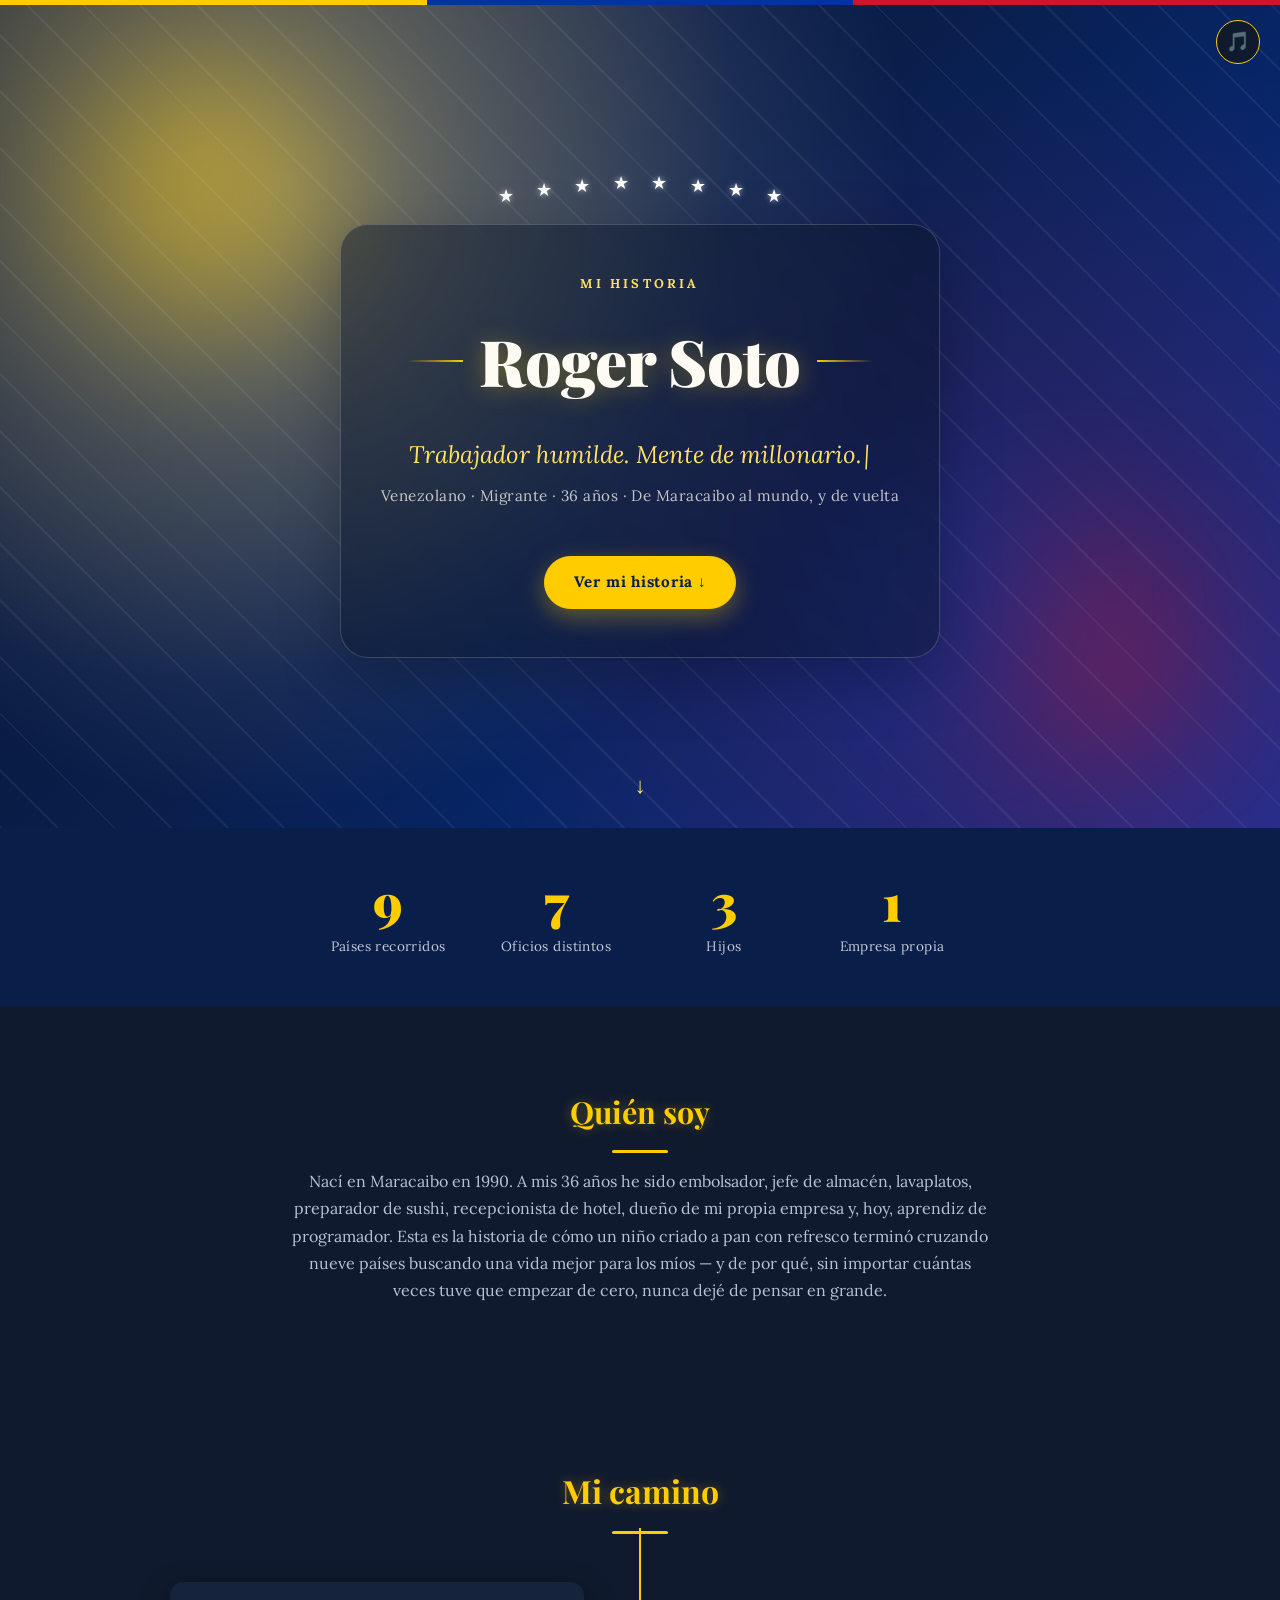
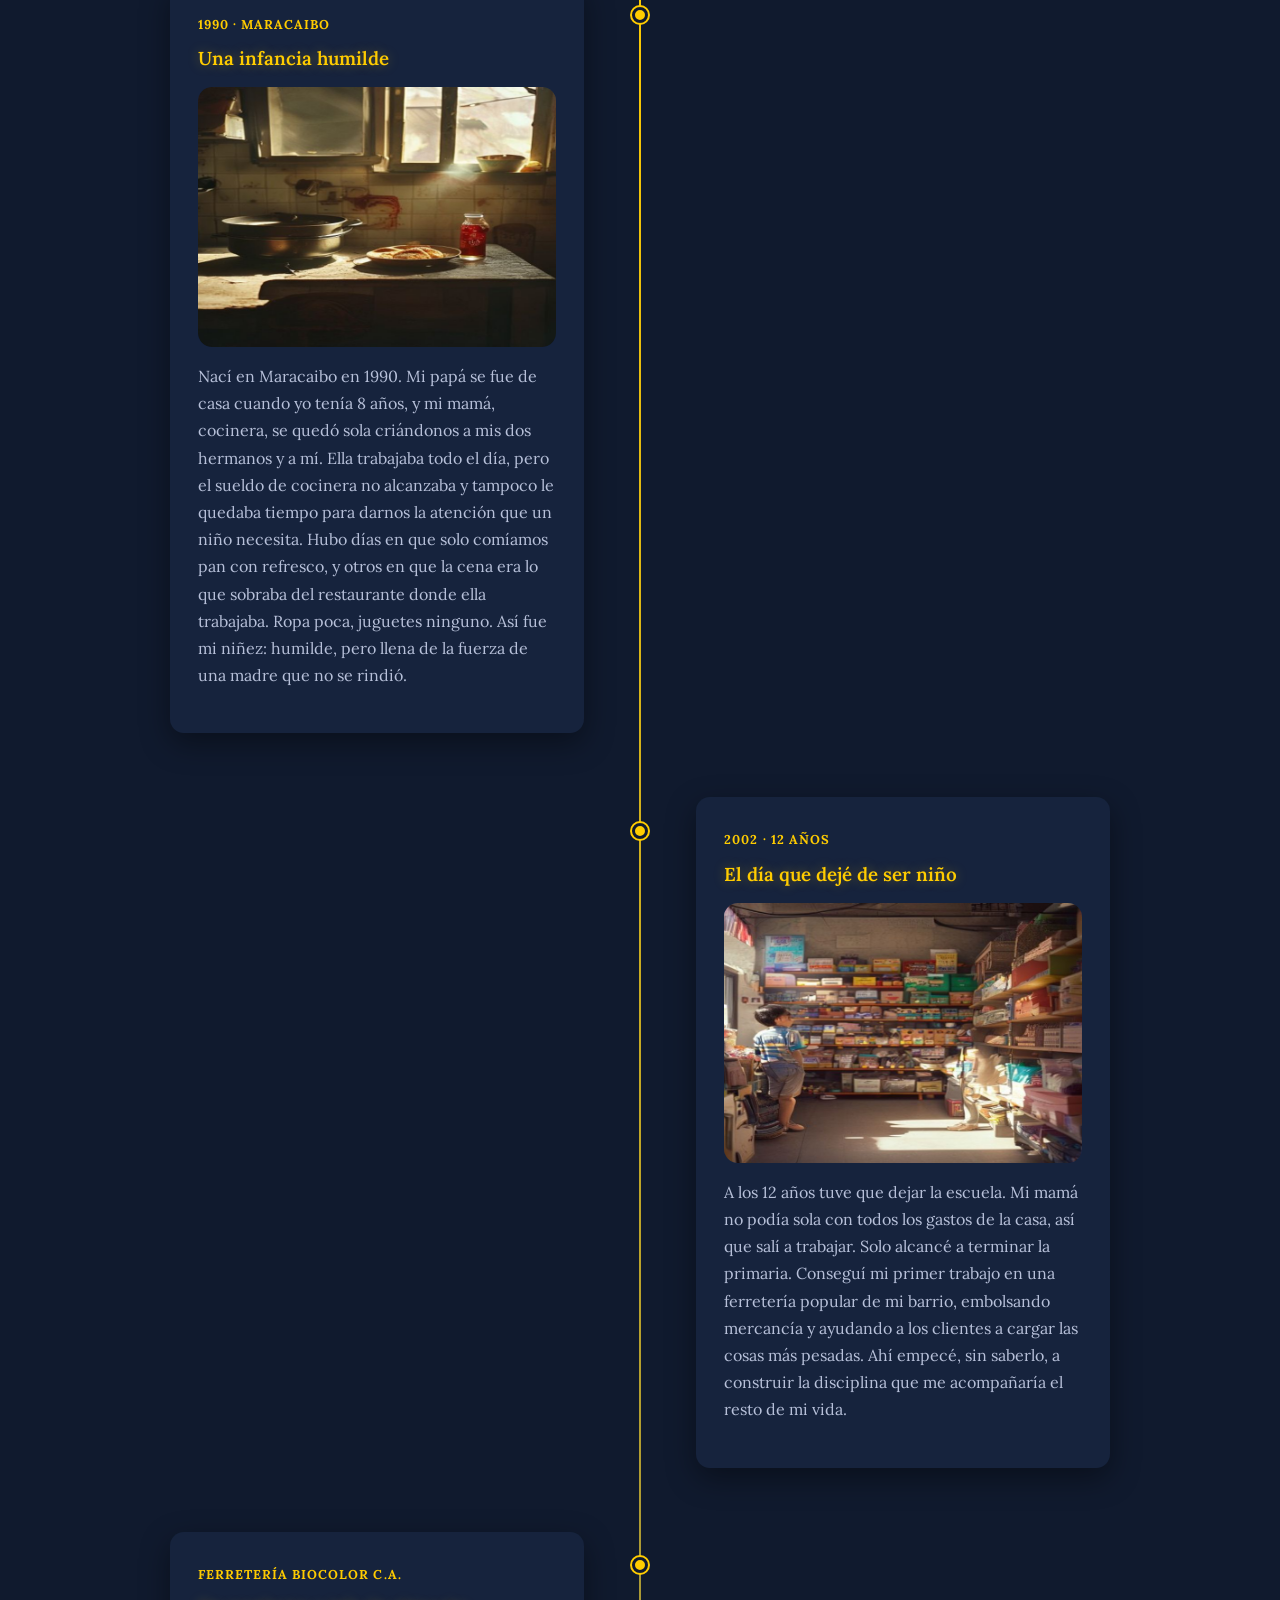
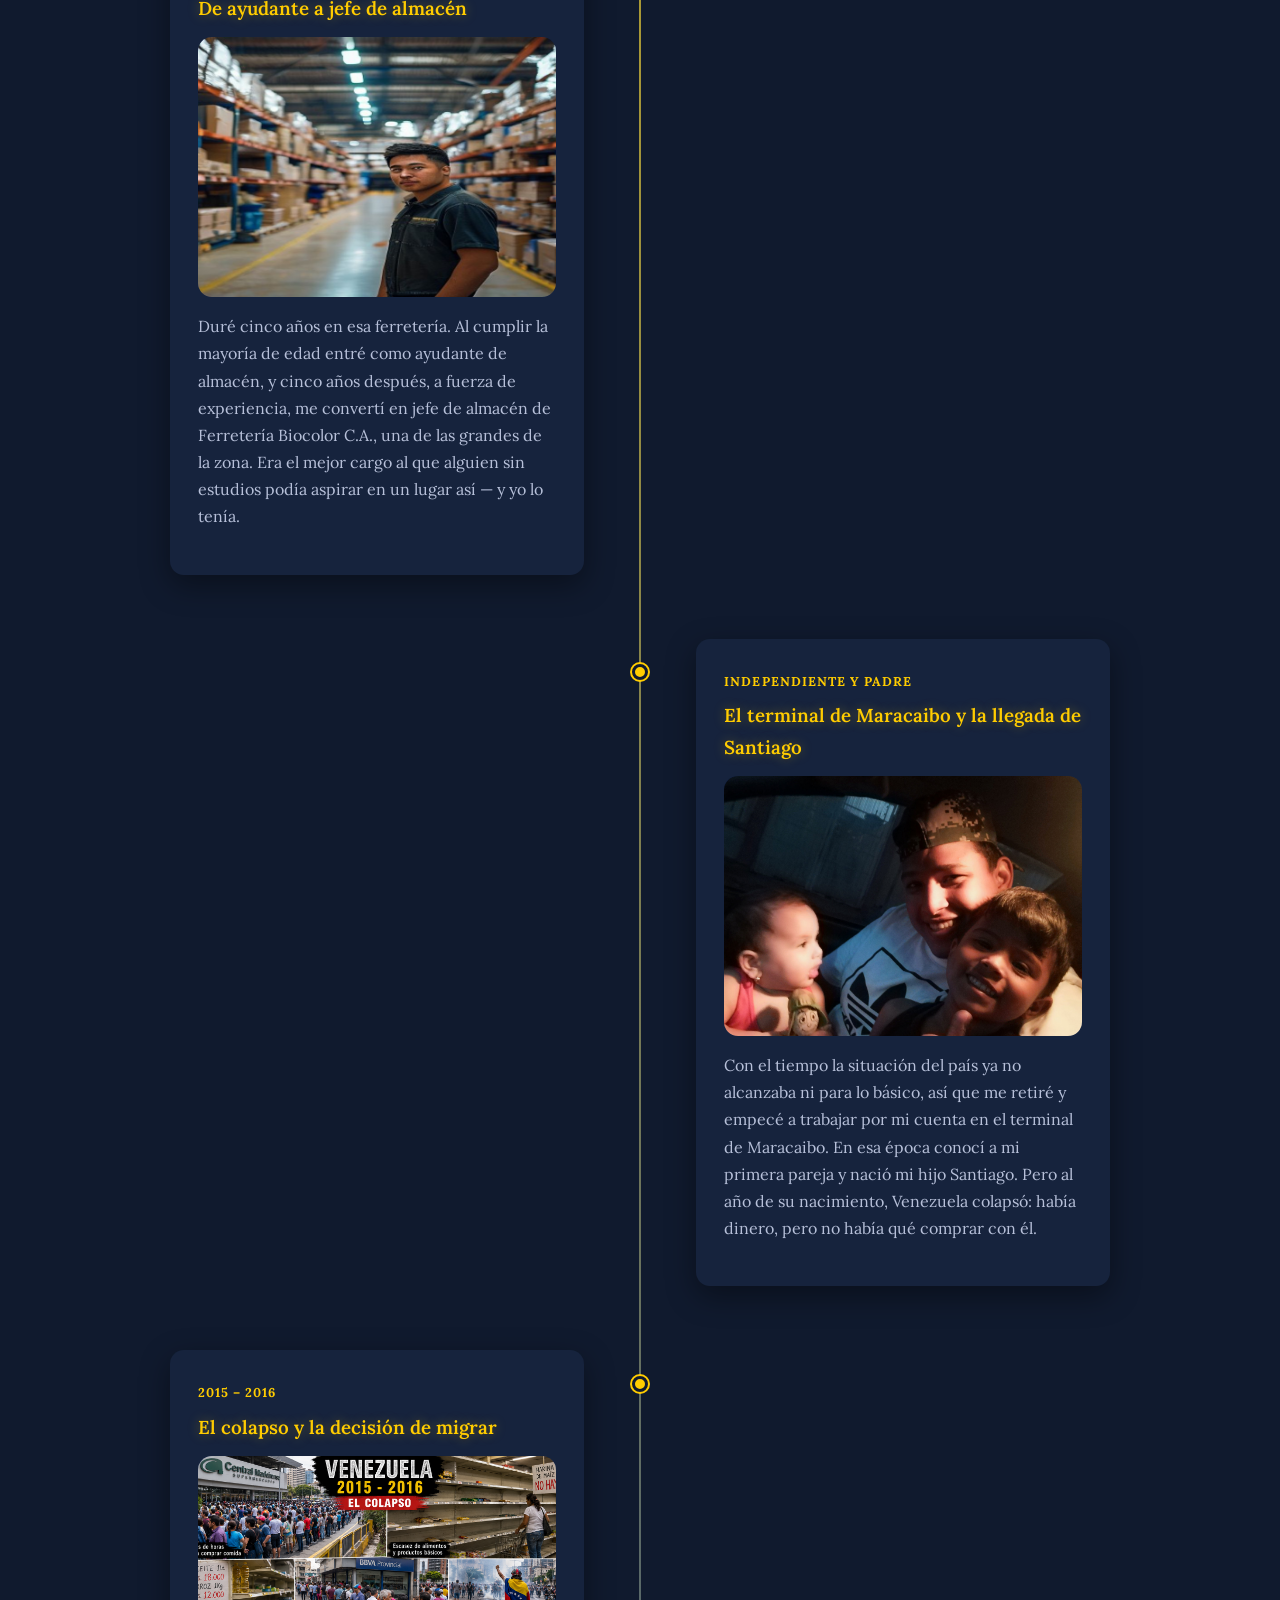
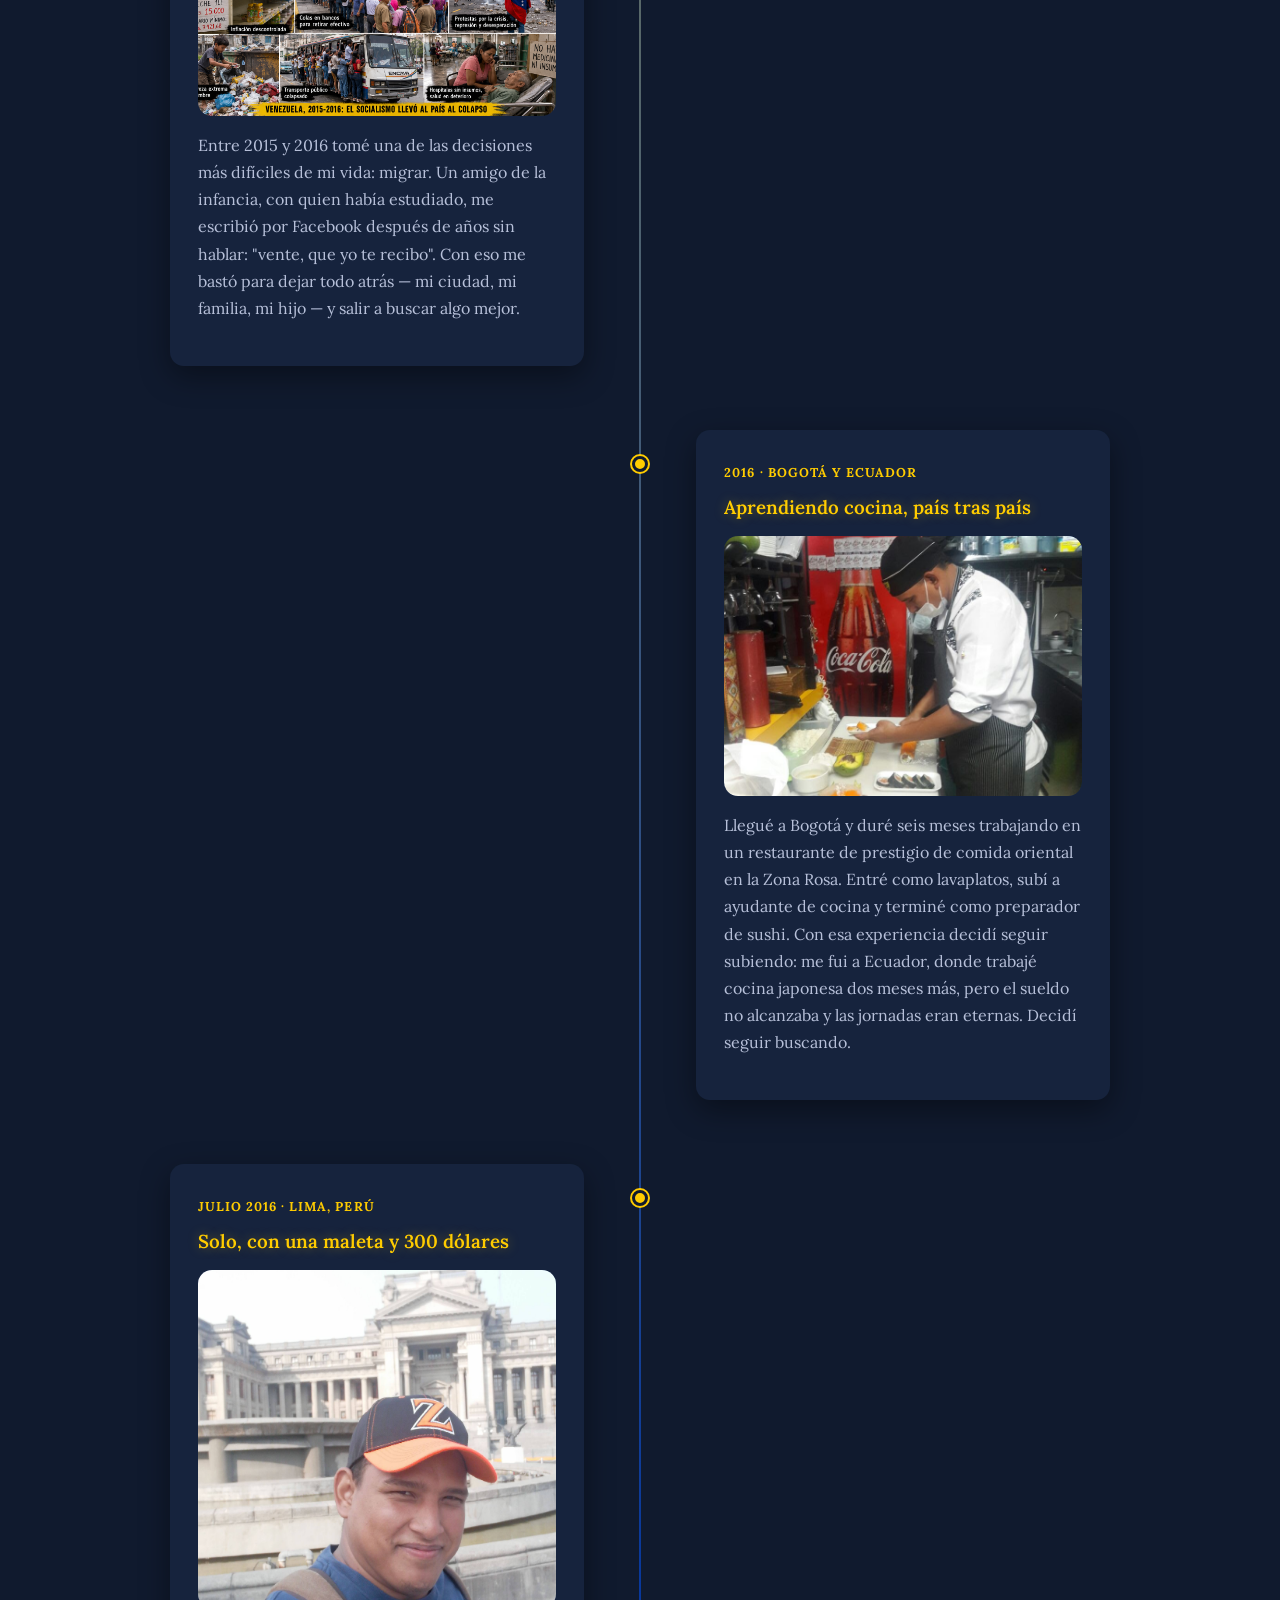
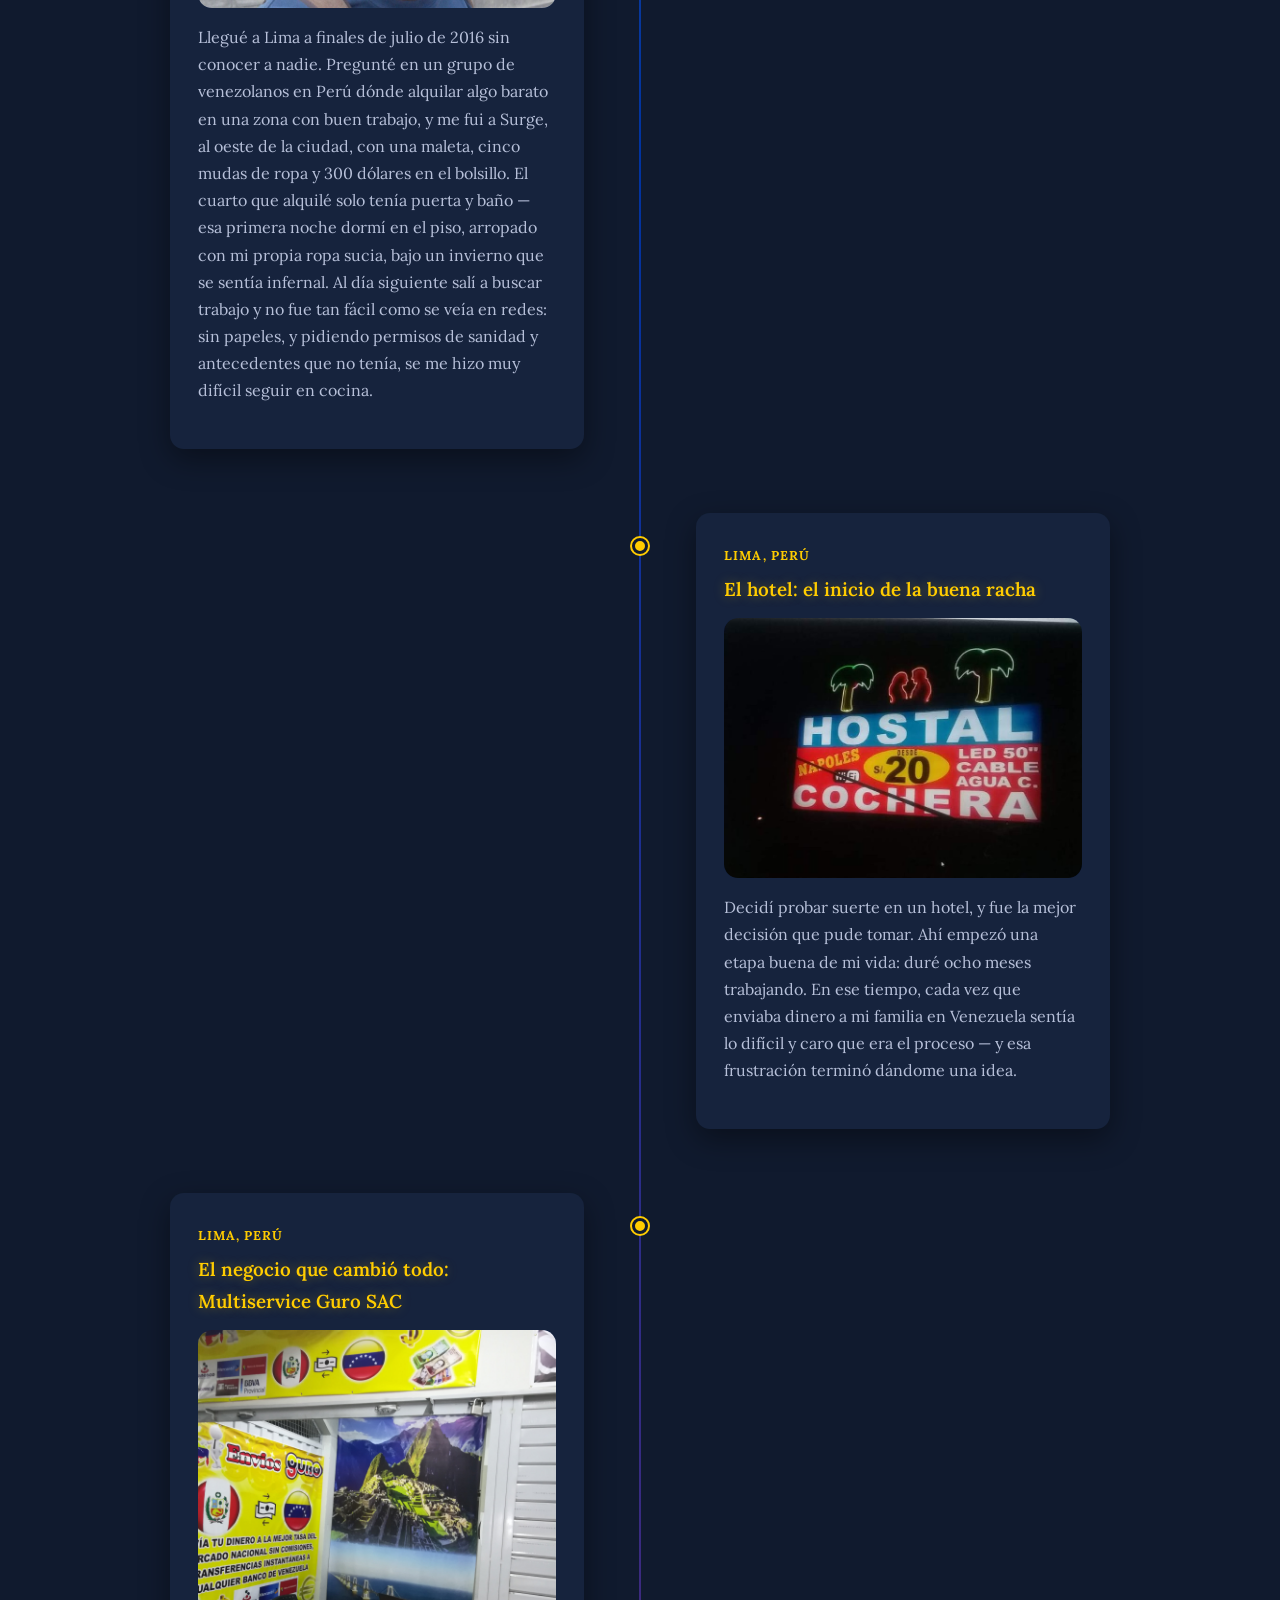
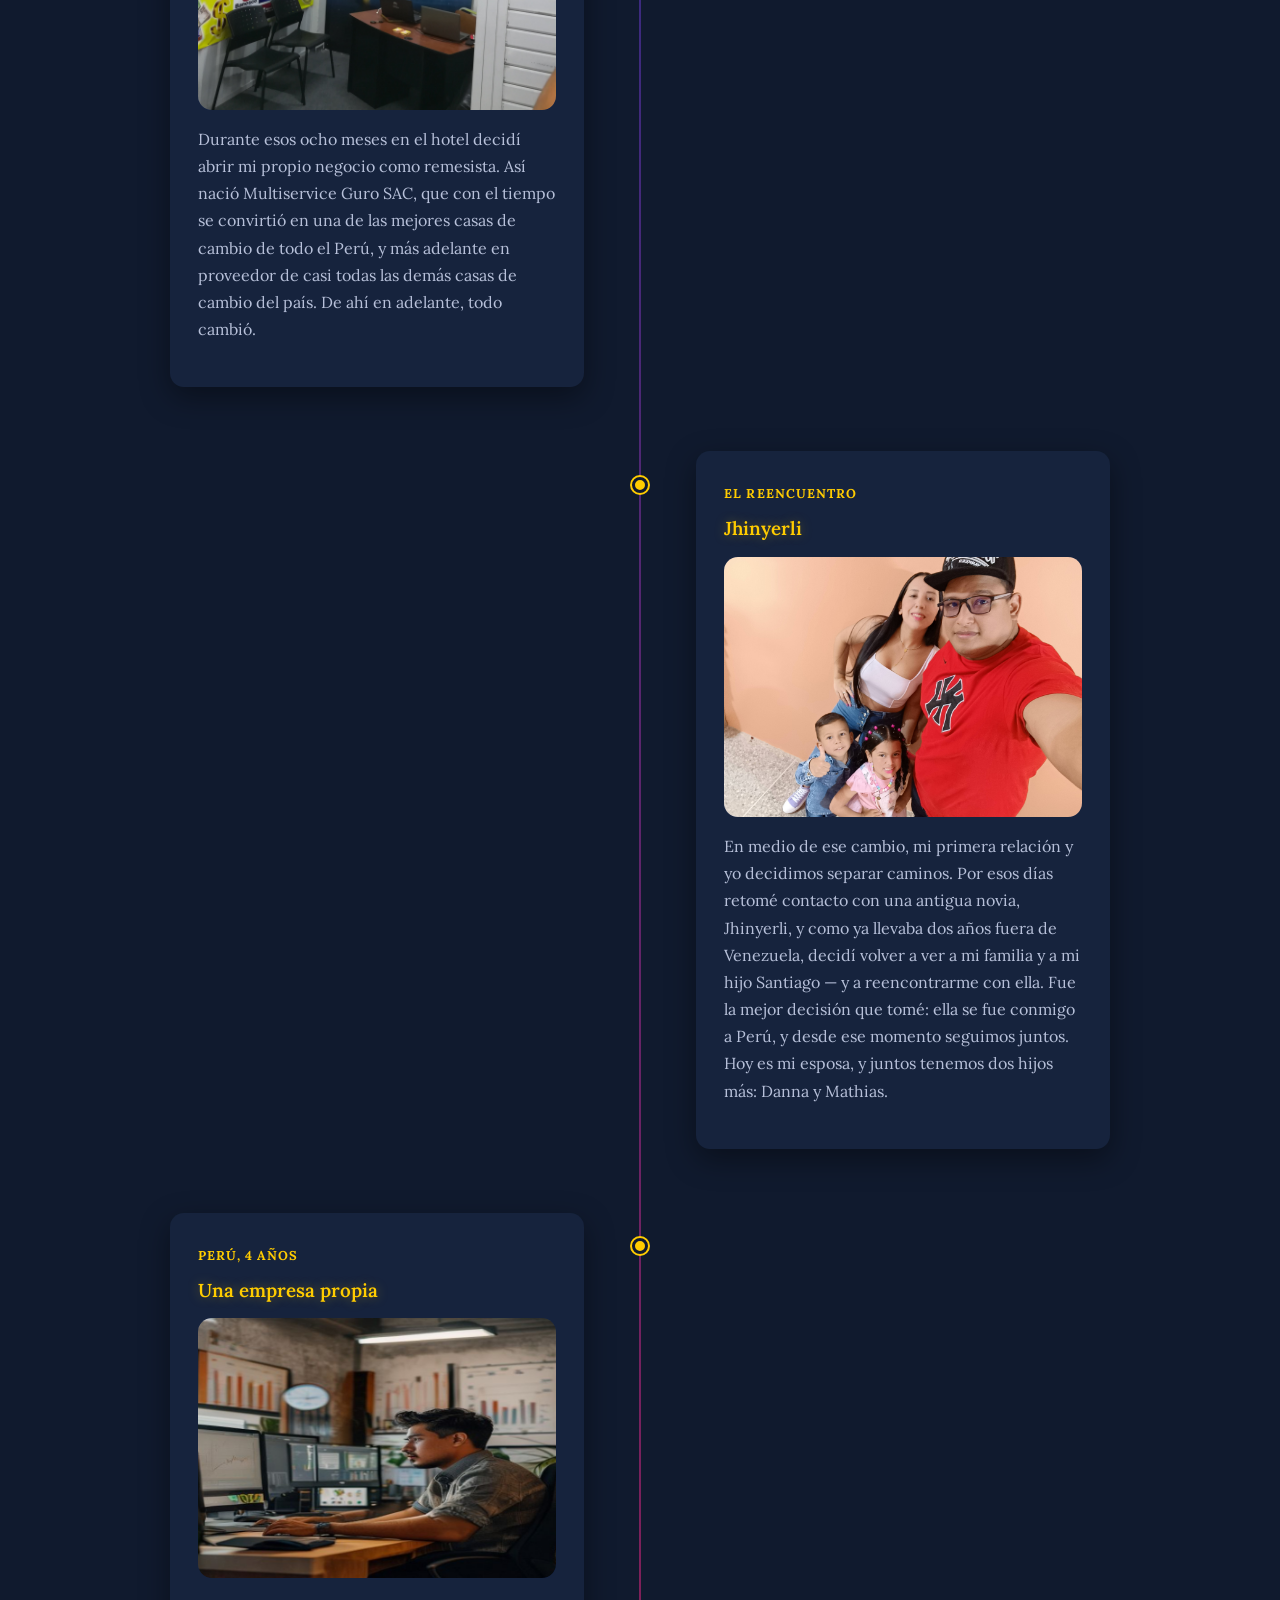
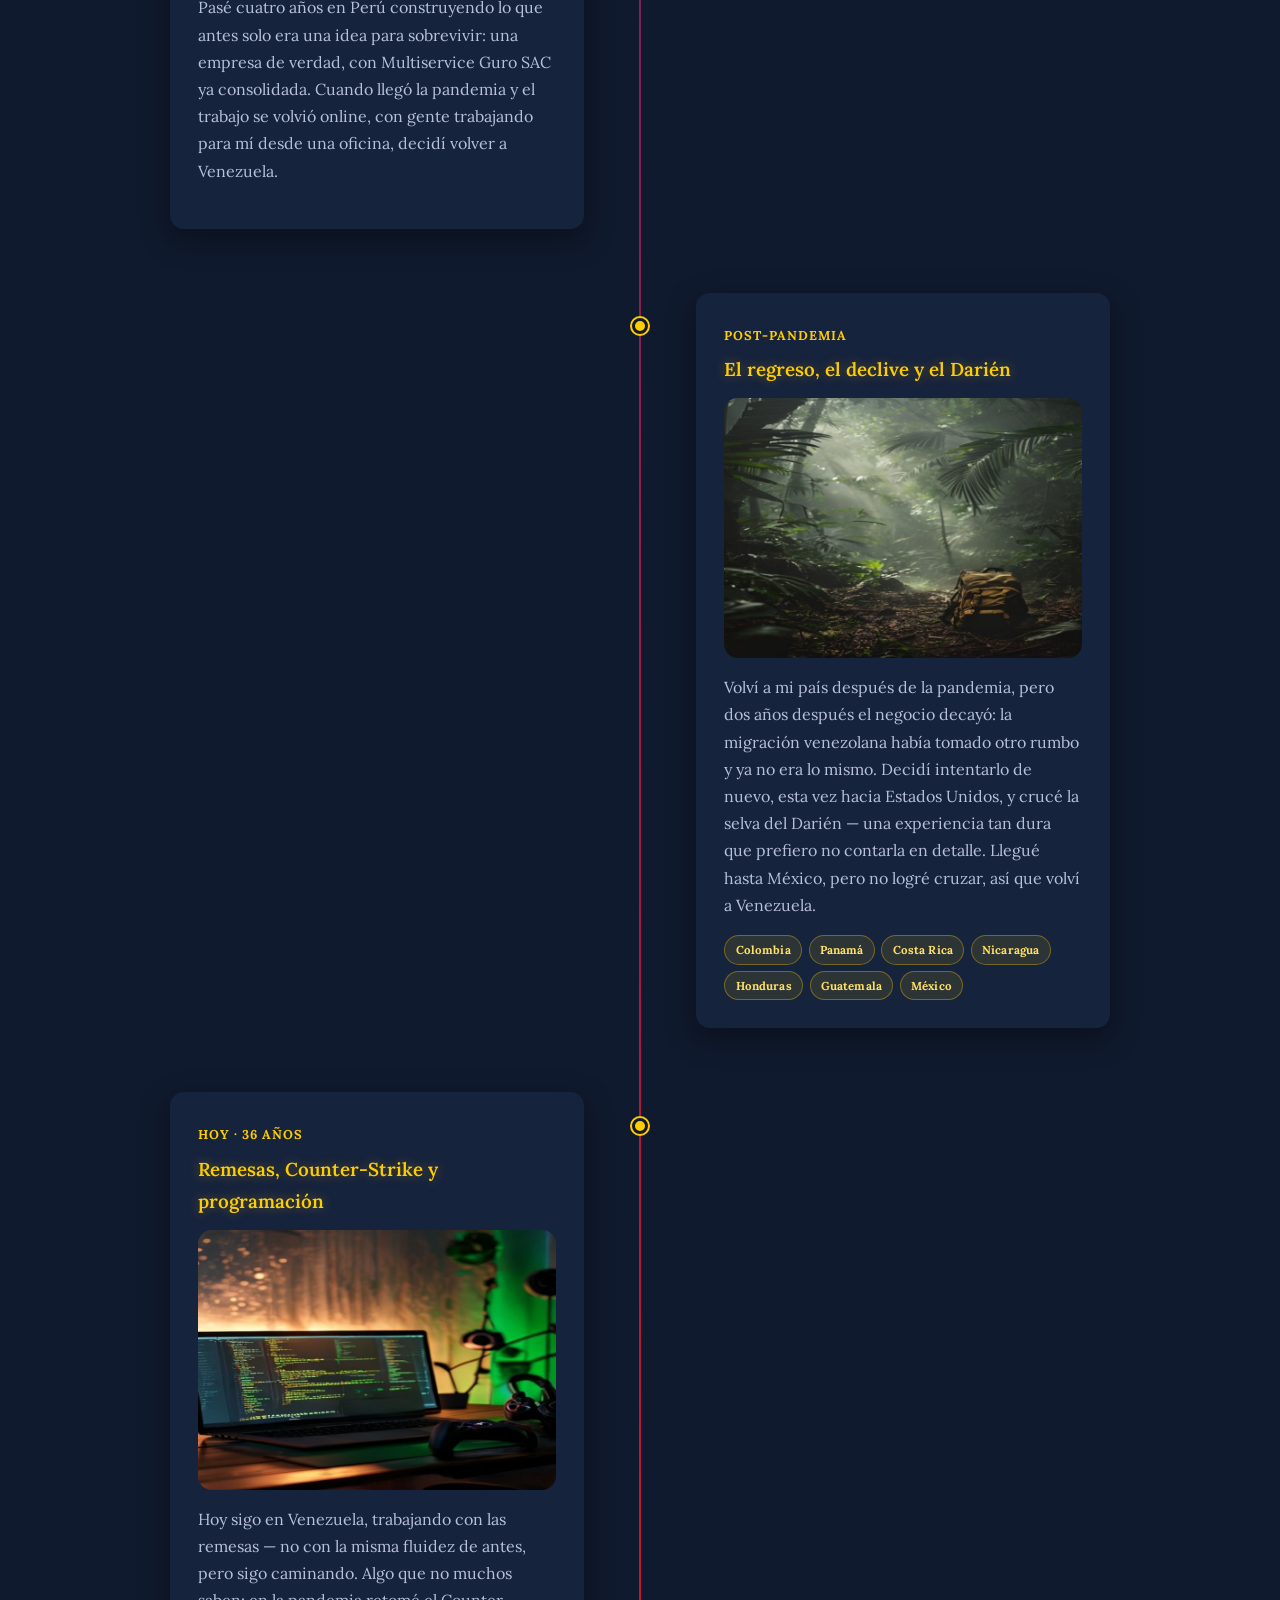
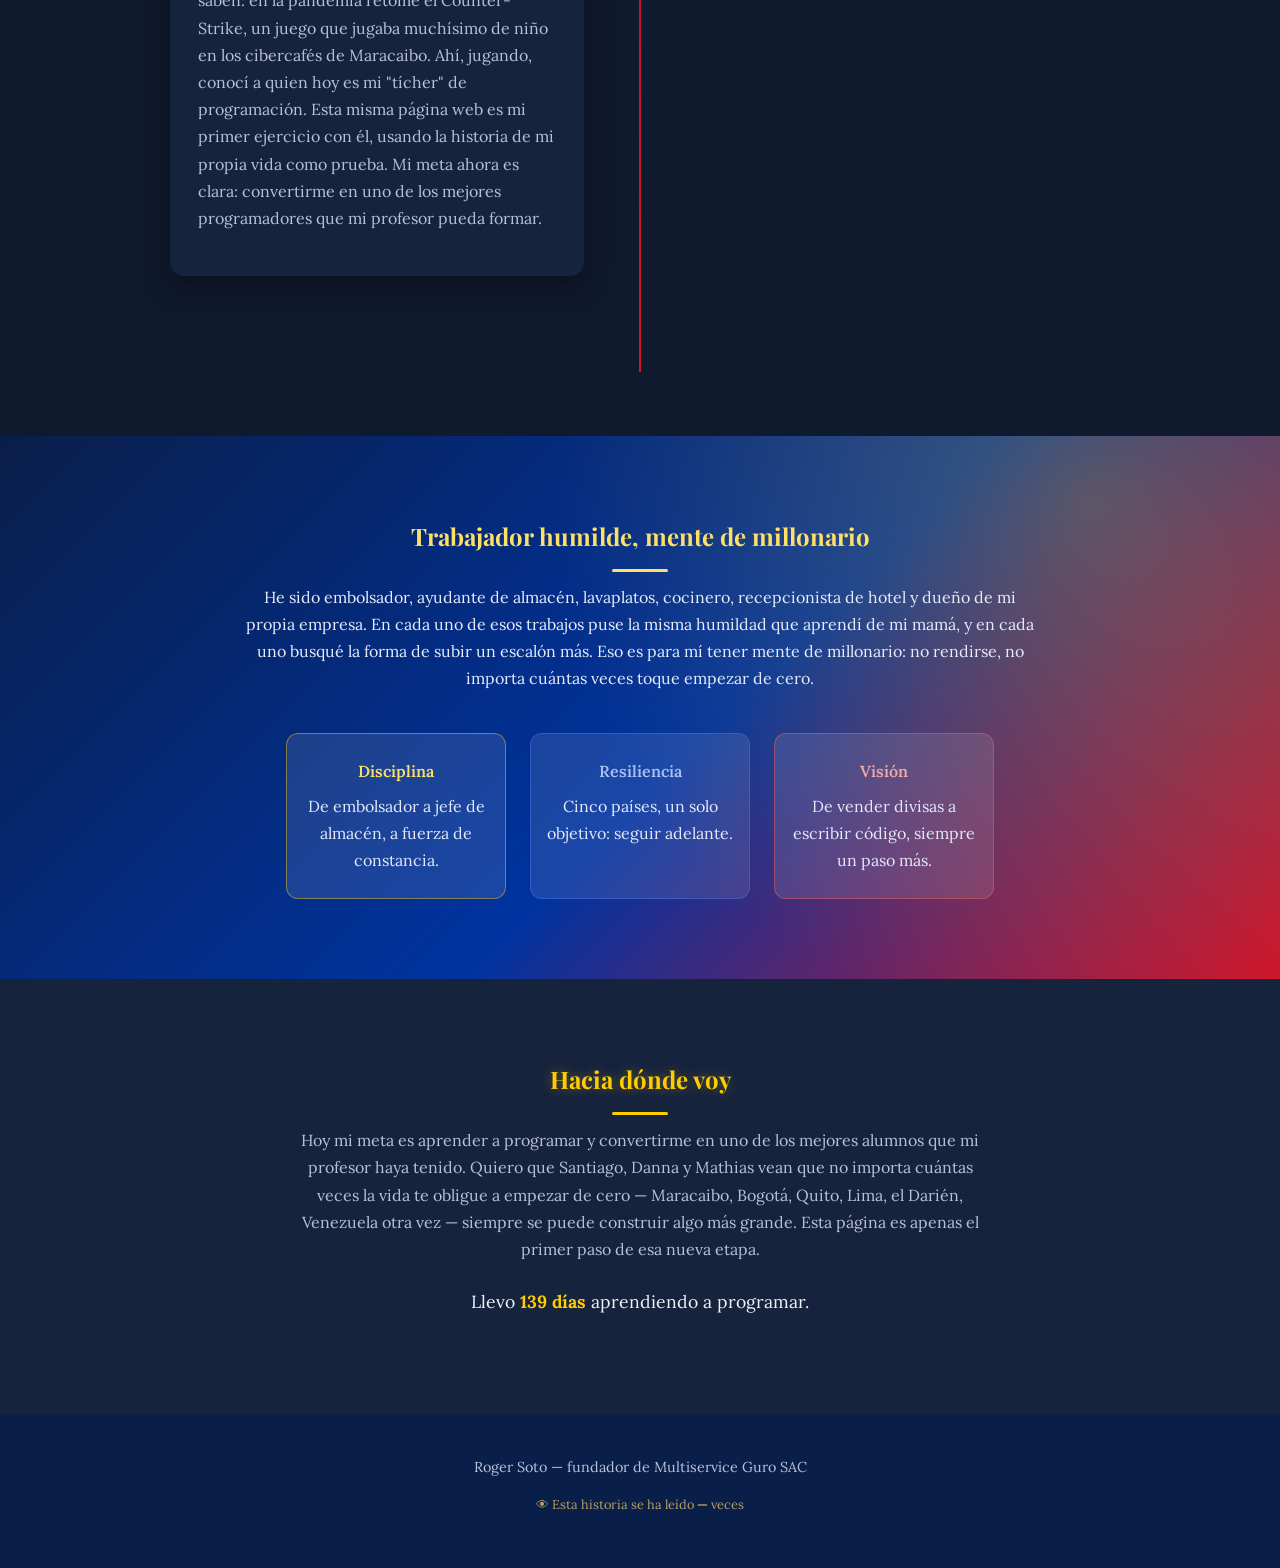
==== index.html @ 10cd0c2d "Agrega imagen del colapso económico de Venezuela 2015-2016" ====
<!DOCTYPE html>
<html lang="es">
<head>
<meta charset="UTF-8">
<meta name="viewport" content="width=device-width, initial-scale=1.0">
<title>Roger Soto — Mi Historia</title>
<meta name="description" content="De Maracaibo a Bogotá, Ecuador, Perú, el Darién y de vuelta: la historia de un migrante venezolano con mentalidad de millonario.">

<link rel="icon" type="image/svg+xml" href="data:image/svg+xml,%3Csvg xmlns='http://www.w3.org/2000/svg' viewBox='0 0 32 32'%3E%3Crect width='32' height='11' y='0' fill='%23ffcc00'/%3E%3Crect width='32' height='11' y='11' fill='%230033a0'/%3E%3Crect width='32' height='10' y='22' fill='%23cf142b'/%3E%3Ctext x='16' y='16.5' font-size='7' text-anchor='middle' dominant-baseline='middle' fill='white'%3E%E2%98%85%3C/text%3E%3C/svg%3E">

<meta property="og:title" content="Roger Soto — Mi Historia">
<meta property="og:description" content="De Maracaibo a Bogotá, Ecuador, Perú, el Darién y de vuelta: la historia de un migrante venezolano con mentalidad de millonario.">
<meta property="og:type" content="website">
<meta property="og:url" content="https://rogers980.github.io/mi-historia/">
<meta property="og:image" content="https://rogers980.github.io/mi-historia/img/13-hoy.jpg">
<meta name="twitter:card" content="summary_large_image">
<meta name="twitter:title" content="Roger Soto — Mi Historia">
<meta name="twitter:description" content="De Maracaibo a Bogotá, Ecuador, Perú, el Darién y de vuelta: la historia de un migrante venezolano con mentalidad de millonario.">
<meta name="twitter:image" content="https://rogers980.github.io/mi-historia/img/13-hoy.jpg">

<link rel="preconnect" href="https://fonts.googleapis.com">
<link rel="preconnect" href="https://fonts.gstatic.com" crossorigin>
<link href="https://fonts.googleapis.com/css2?family=Playfair+Display:ital,wght@0,700;0,900;1,600&family=Lora:ital,wght@0,400;0,500;0,600;0,700;1,400&display=swap" rel="stylesheet">
<link rel="stylesheet" href="style.css">
</head>
<body>

<div class="bandera-ribbon"><span></span><span></span><span></span></div>

<nav class="nav-principal" id="nav-principal">
  <a href="#intro">Quién soy</a>
  <a href="#timeline">Mi camino</a>
  <a href="#mentalidad">Valores</a>
  <a href="#futuro">Futuro</a>
</nav>

<button id="musica-toggle" class="btn-musica" aria-label="Reproducir música de fondo" title="Música">🎵</button>
<audio id="musica-fondo" src="audio/musica.mp3" loop preload="none"></audio>
<button id="volver-arriba" class="btn-arriba" aria-label="Volver arriba" title="Volver arriba">↑</button>

<!--
  ============================================================
  GUÍA RÁPIDA DE EDICIÓN
  ============================================================
  - Cada etapa usa un ícono SVG ilustrado en vez de foto. Si más
    adelante quieres poner fotos reales, reemplaza el <svg>...</svg>
    de esa etapa por: <img src="img/tufoto.jpg" alt="...">.
  - Cada etapa de tu vida es un <section class="hito">. Puedes
    duplicar uno para agregar más etapas, o borrar los que no uses.
  ============================================================
-->

<header class="hero">
  <div class="hero-blobs" aria-hidden="true">
    <span class="blob blob-dorado"></span>
    <span class="blob blob-rojo"></span>
    <span class="blob blob-azul"></span>
  </div>
  <div class="particulas" aria-hidden="true">
    <span></span><span></span><span></span><span></span><span></span><span></span><span></span>
    <span></span><span></span><span></span><span></span><span></span><span></span><span></span>
  </div>
  <div class="estrellas" aria-hidden="true">
    <span>★</span><span>★</span><span>★</span><span>★</span><span>★</span><span>★</span><span>★</span><span>★</span>
  </div>
  <div class="hero-content">
    <p class="hero-eyebrow">Mi historia</p>
    <h1>Roger Soto</h1>
    <p class="hero-tagline">Trabajador humilde. Mente de millonario.</p>
    <p class="hero-sub">Venezolano · Migrante · 36 años · De Maracaibo al mundo, y de vuelta</p>
    <a href="#timeline" class="btn-scroll">Ver mi historia ↓</a>
  </div>
  <span class="scroll-cue" aria-hidden="true">↓</span>
</header>

<section class="stats revelar" id="stats">
  <div class="stat">
    <span class="stat-numero" data-meta="9">0</span>
    <span class="stat-etiqueta">Países recorridos</span>
  </div>
  <div class="stat">
    <span class="stat-numero" data-meta="7">0</span>
    <span class="stat-etiqueta">Oficios distintos</span>
  </div>
  <div class="stat">
    <span class="stat-numero" data-meta="3">0</span>
    <span class="stat-etiqueta">Hijos</span>
  </div>
  <div class="stat">
    <span class="stat-numero" data-meta="1">0</span>
    <span class="stat-etiqueta">Empresa propia</span>
  </div>
</section>

<main>

  <section class="intro" id="intro">
    <div class="intro-content revelar">
      <h2>Quién soy</h2>
      <p>
        Nací en Maracaibo en 1990. A mis 36 años he sido embolsador, jefe de
        almacén, lavaplatos, preparador de sushi, recepcionista de hotel,
        dueño de mi propia empresa y, hoy, aprendiz de programador. Esta es
        la historia de cómo un niño criado a pan con refresco terminó
        cruzando nueve países buscando una vida mejor para los míos — y de
        por qué, sin importar cuántas veces tuve que empezar de cero, nunca
        dejé de pensar en grande.
      </p>
    </div>
  </section>

  <section class="timeline" id="timeline">
    <h2 class="timeline-title">Mi camino</h2>

    <div class="linea"></div>

    <article class="hito" data-lado="izquierda">
      <div class="hito-marcador"></div>
      <div class="hito-card">
        <span class="hito-fecha">1990 · Maracaibo</span>
        <h3>Una infancia humilde</h3>
        <div class="hito-img">
          <img src="img/01-infancia.jpg" alt="Infancia humilde en Maracaibo">
        </div>
        <p>Nací en Maracaibo en 1990. Mi papá se fue de casa cuando yo tenía
          8 años, y mi mamá, cocinera, se quedó sola criándonos a mis dos
          hermanos y a mí. Ella trabajaba todo el día, pero el sueldo de
          cocinera no alcanzaba y tampoco le quedaba tiempo para darnos la
          atención que un niño necesita. Hubo días en que solo comíamos pan
          con refresco, y otros en que la cena era lo que sobraba del
          restaurante donde ella trabajaba. Ropa poca, juguetes ninguno. Así
          fue mi niñez: humilde, pero llena de la fuerza de una madre que no
          se rindió.</p>
      </div>
    </article>

    <article class="hito" data-lado="derecha">
      <div class="hito-marcador"></div>
      <div class="hito-card">
        <span class="hito-fecha">2002 · 12 años</span>
        <h3>El día que dejé de ser niño</h3>
        <div class="hito-img">
          <img src="img/02-primer-trabajo.jpg" alt="Primer trabajo en la ferretería a los 12 años">
        </div>
        <p>A los 12 años tuve que dejar la escuela. Mi mamá no podía sola
          con todos los gastos de la casa, así que salí a trabajar. Solo
          alcancé a terminar la primaria. Conseguí mi primer trabajo en una
          ferretería popular de mi barrio, embolsando mercancía y ayudando a
          los clientes a cargar las cosas más pesadas. Ahí empecé, sin
          saberlo, a construir la disciplina que me acompañaría el resto de
          mi vida.</p>
      </div>
    </article>

    <article class="hito" data-lado="izquierda">
      <div class="hito-marcador"></div>
      <div class="hito-card">
        <span class="hito-fecha">Ferretería Biocolor C.A.</span>
        <h3>De ayudante a jefe de almacén</h3>
        <div class="hito-img">
          <img src="img/03-jefe-almacen.jpg" alt="De ayudante a jefe de almacén en Ferretería Biocolor">
        </div>
        <p>Duré cinco años en esa ferretería. Al cumplir la mayoría de edad
          entré como ayudante de almacén, y cinco años después, a fuerza de
          experiencia, me convertí en jefe de almacén de Ferretería Biocolor
          C.A., una de las grandes de la zona. Era el mejor cargo al que
          alguien sin estudios podía aspirar en un lugar así — y yo lo
          tenía.</p>
      </div>
    </article>

    <article class="hito" data-lado="derecha">
      <div class="hito-marcador"></div>
      <div class="hito-card">
        <span class="hito-fecha">Independiente y padre</span>
        <h3>El terminal de Maracaibo y la llegada de Santiago</h3>
        <div class="hito-img">
          <img src="img/04-terminal-maracaibo-real.jpg" alt="Santiago junto a Roger">
        </div>
        <p>Con el tiempo la situación del país ya no alcanzaba ni para lo
          básico, así que me retiré y empecé a trabajar por mi cuenta en el
          terminal de Maracaibo. En esa época conocí a mi primera pareja y
          nació mi hijo Santiago. Pero al año de su nacimiento, Venezuela
          colapsó: había dinero, pero no había qué comprar con él.</p>
      </div>
    </article>

    <article class="hito" data-lado="izquierda">
      <div class="hito-marcador"></div>
      <div class="hito-card">
        <span class="hito-fecha">2015 – 2016</span>
        <h3>El colapso y la decisión de migrar</h3>
        <div class="hito-img">
          <img src="img/05-colapso-migrar-real.png" alt="El colapso económico de Venezuela 2015-2016">
        </div>
        <p>Entre 2015 y 2016 tomé una de las decisiones más difíciles de mi
          vida: migrar. Un amigo de la infancia, con quien había estudiado,
          me escribió por Facebook después de años sin hablar: "vente, que
          yo te recibo". Con eso me bastó para dejar todo atrás — mi ciudad,
          mi familia, mi hijo — y salir a buscar algo mejor.</p>
      </div>
    </article>

    <article class="hito" data-lado="derecha">
      <div class="hito-marcador"></div>
      <div class="hito-card">
        <span class="hito-fecha">2016 · Bogotá y Ecuador</span>
        <h3>Aprendiendo cocina, país tras país</h3>
        <div class="hito-img">
          <img src="img/06-bogota-cocina-real.jpg" alt="Roger preparando sushi en el restaurante de comida oriental en Bogotá">
        </div>
        <p>Llegué a Bogotá y duré seis meses trabajando en un restaurante de
          prestigio de comida oriental en la Zona Rosa. Entré como
          lavaplatos, subí a ayudante de cocina y terminé como preparador de
          sushi. Con esa experiencia decidí seguir subiendo: me fui a
          Ecuador, donde trabajé cocina japonesa dos meses más, pero el
          sueldo no alcanzaba y las jornadas eran eternas. Decidí seguir
          buscando.</p>
      </div>
    </article>

    <article class="hito" data-lado="izquierda">
      <div class="hito-marcador"></div>
      <div class="hito-card">
        <span class="hito-fecha">Julio 2016 · Lima, Perú</span>
        <h3>Solo, con una maleta y 300 dólares</h3>
        <div class="hito-img hito-img-grande">
          <img src="img/07-peru-llegada-real.jpg" alt="Roger en Lima, Perú, recién llegado">
        </div>
        <p>Llegué a Lima a finales de julio de 2016 sin conocer a nadie.
          Pregunté en un grupo de venezolanos en Perú dónde alquilar algo
          barato en una zona con buen trabajo, y me fui a Surge, al oeste de
          la ciudad, con una maleta, cinco mudas de ropa y 300 dólares en el
          bolsillo. El cuarto que alquilé solo tenía puerta y baño — esa
          primera noche dormí en el piso, arropado con mi propia ropa sucia,
          bajo un invierno que se sentía infernal. Al día siguiente salí a
          buscar trabajo y no fue tan fácil como se veía en redes: sin
          papeles, y pidiendo permisos de sanidad y antecedentes que no
          tenía, se me hizo muy difícil seguir en cocina.</p>
      </div>
    </article>

    <article class="hito" data-lado="derecha">
      <div class="hito-marcador"></div>
      <div class="hito-card">
        <span class="hito-fecha">Lima, Perú</span>
        <h3>El hotel: el inicio de la buena racha</h3>
        <div class="hito-img">
          <img src="img/08-hotel-real.jpg" alt="Letrero del Hostal Nápoles donde trabajó Roger en Lima">
        </div>
        <p>Decidí probar suerte en un hotel, y fue la mejor decisión que
          pude tomar. Ahí empezó una etapa buena de mi vida: duré ocho meses
          trabajando. En ese tiempo, cada vez que enviaba dinero a mi
          familia en Venezuela sentía lo difícil y caro que era el proceso —
          y esa frustración terminó dándome una idea.</p>
      </div>
    </article>

    <article class="hito" data-lado="izquierda">
      <div class="hito-marcador"></div>
      <div class="hito-card">
        <span class="hito-fecha">Lima, Perú</span>
        <h3>El negocio que cambió todo: Multiservice Guro SAC</h3>
        <div class="hito-img hito-img-guro">
          <img src="img/09-casa-de-cambio-real.jpg" alt="Letrero real de Envíos Guro, el negocio de remesas">
        </div>
        <p>Durante esos ocho meses en el hotel decidí abrir mi propio
          negocio como remesista. Así nació Multiservice Guro SAC, que con
          el tiempo se convirtió en una de las mejores casas de cambio de
          todo el Perú, y más adelante en proveedor de casi todas las demás
          casas de cambio del país. De ahí en adelante, todo cambió.</p>
      </div>
    </article>

    <article class="hito" data-lado="derecha">
      <div class="hito-marcador"></div>
      <div class="hito-card">
        <span class="hito-fecha">El reencuentro</span>
        <h3>Jhinyerli</h3>
        <div class="hito-img">
          <img src="img/10-reencuentro-real.jpg" alt="Roger junto a Jhinyerli y sus hijos">
        </div>
        <p>En medio de ese cambio, mi primera relación y yo decidimos
          separar caminos. Por esos días retomé contacto con una antigua
          novia, Jhinyerli, y como ya llevaba dos años fuera de Venezuela,
          decidí volver a ver a mi familia y a mi hijo Santiago — y a
          reencontrarme con ella. Fue la mejor decisión que tomé: ella se
          fue conmigo a Perú, y desde ese momento seguimos juntos. Hoy es mi
          esposa, y juntos tenemos dos hijos más: Danna y Mathias.</p>
      </div>
    </article>

    <article class="hito" data-lado="izquierda">
      <div class="hito-marcador"></div>
      <div class="hito-card">
        <span class="hito-fecha">Perú, 4 años</span>
        <h3>Una empresa propia</h3>
        <div class="hito-img">
          <img src="img/11-empresa-propia.jpg" alt="Cuatro años en Perú y una empresa propia">
        </div>
        <p>Pasé cuatro años en Perú construyendo lo que antes solo era una
          idea para sobrevivir: una empresa de verdad, con Multiservice Guro
          SAC ya consolidada. Cuando llegó la pandemia y el trabajo se
          volvió online, con gente trabajando para mí desde una oficina,
          decidí volver a Venezuela.</p>
      </div>
    </article>

    <article class="hito" data-lado="derecha">
      <div class="hito-marcador"></div>
      <div class="hito-card">
        <span class="hito-fecha">Post-pandemia</span>
        <h3>El regreso, el declive y el Darién</h3>
        <div class="hito-img">
          <img src="img/12-darien.jpg" alt="El regreso, el declive y el cruce del Darién">
        </div>
        <p>Volví a mi país después de la pandemia, pero dos años después el
          negocio decayó: la migración venezolana había tomado otro rumbo y
          ya no era lo mismo. Decidí intentarlo de nuevo, esta vez hacia
          Estados Unidos, y crucé la selva del Darién — una experiencia tan
          dura que prefiero no contarla en detalle. Llegué hasta México,
          pero no logré cruzar, así que volví a Venezuela.</p>
        <div class="ruta-darien" aria-label="Ruta recorrida">
          <span>Colombia</span>
          <span>Panamá</span>
          <span>Costa Rica</span>
          <span>Nicaragua</span>
          <span>Honduras</span>
          <span>Guatemala</span>
          <span>México</span>
        </div>
      </div>
    </article>

    <article class="hito" data-lado="izquierda">
      <div class="hito-marcador"></div>
      <div class="hito-card">
        <span class="hito-fecha">Hoy · 36 años</span>
        <h3>Remesas, Counter-Strike y programación</h3>
        <div class="hito-img">
          <img src="img/13-hoy.jpg" alt="Hoy: remesas, Counter-Strike y programación">
        </div>
        <p>Hoy sigo en Venezuela, trabajando con las remesas — no con la
          misma fluidez de antes, pero sigo caminando. Algo que no muchos
          saben: en la pandemia retomé el Counter-Strike, un juego que
          jugaba muchísimo de niño en los cibercafés de Maracaibo. Ahí,
          jugando, conocí a quien hoy es mi "tícher" de programación. Esta
          misma página web es mi primer ejercicio con él, usando la
          historia de mi propia vida como prueba. Mi meta ahora es clara:
          convertirme en uno de los mejores programadores que mi profesor
          pueda formar.</p>
      </div>
    </article>

  </section>

  <section class="mentalidad" id="mentalidad">
    <div class="mentalidad-content revelar">
      <h2>Trabajador humilde, mente de millonario</h2>
      <p>He sido embolsador, ayudante de almacén, lavaplatos, cocinero,
        recepcionista de hotel y dueño de mi propia empresa. En cada uno de
        esos trabajos puse la misma humildad que aprendí de mi mamá, y en
        cada uno busqué la forma de subir un escalón más. Eso es para mí
        tener mente de millonario: no rendirse, no importa cuántas veces
        toque empezar de cero.</p>
      <div class="valores">
        <div class="valor">
          <h4>Disciplina</h4>
          <p>De embolsador a jefe de almacén, a fuerza de constancia.</p>
        </div>
        <div class="valor">
          <h4>Resiliencia</h4>
          <p>Cinco países, un solo objetivo: seguir adelante.</p>
        </div>
        <div class="valor">
          <h4>Visión</h4>
          <p>De vender divisas a escribir código, siempre un paso más.</p>
        </div>
      </div>
    </div>
  </section>

  <section class="futuro" id="futuro">
    <div class="futuro-content revelar">
      <h2>Hacia dónde voy</h2>
      <p>Hoy mi meta es aprender a programar y convertirme en uno de los
        mejores alumnos que mi profesor haya tenido. Quiero que Santiago,
        Danna y Mathias vean que no importa cuántas veces la vida te
        obligue a empezar de cero — Maracaibo, Bogotá, Quito, Lima, el
        Darién, Venezuela otra vez — siempre se puede construir algo más
        grande. Esta página es apenas el primer paso de esa nueva etapa.</p>
      <p class="dias-contador">Llevo <strong id="contador-dias">–</strong> aprendiendo a programar.</p>
    </div>
  </section>

</main>

<footer class="footer">
  <p>Roger Soto — fundador de Multiservice Guro SAC</p>
  <p class="contador-visitas">👁 Esta historia se ha leído <strong id="contador-visitas">–</strong> veces</p>
</footer>

<script src="script.js"></script>
</body>
</html>
---- style.css ----
:root {
  --crema: #101a2e;
  --crema-osc: #16233d;
  --azul-osc: #0a1e4a;
  --azul: #0033a0;
  --dorado: #ffcc00;
  --dorado-claro: #ffe066;
  --rojo: #cf142b;
  --texto: #eef1fa;
  --texto-suave: #b7c0d9;
  --sombra: rgba(0, 0, 0, 0.4);
}

* { box-sizing: border-box; }

html { scroll-behavior: smooth; }

body {
  margin: 0;
  font-family: 'Lora', Georgia, serif;
  background: var(--crema);
  color: var(--texto);
  line-height: 1.7;
}

h1, h2, h3, h4 {
  color: var(--azul-osc);
  margin: 0 0 0.5em;
}

h1, h2 {
  font-family: 'Playfair Display', 'Palatino Linotype', Georgia, serif;
}

h3, h4 {
  font-family: 'Lora', Georgia, serif;
  font-weight: 600;
}

h2::after {
  content: "";
  display: block;
  width: 56px;
  height: 3px;
  margin: 0.75rem auto 0;
  background: var(--dorado);
  border-radius: 2px;
}

p { margin: 0 0 1em; color: var(--texto-suave); }

.bandera-ribbon {
  position: fixed;
  top: 0;
  left: 0;
  width: 100%;
  height: 5px;
  display: flex;
  z-index: 20;
}

.bandera-ribbon span { flex: 1; }
.bandera-ribbon span:nth-child(1) { background: var(--dorado); }
.bandera-ribbon span:nth-child(2) { background: var(--azul); }
.bandera-ribbon span:nth-child(3) { background: var(--rojo); }

.nav-principal {
  position: fixed;
  top: 5px;
  left: 0;
  width: 100%;
  z-index: 15;
  display: flex;
  justify-content: center;
  flex-wrap: wrap;
  gap: 1.5rem;
  padding: 0.75rem 1rem;
  background: rgba(10, 20, 40, 0.75);
  backdrop-filter: blur(8px);
  -webkit-backdrop-filter: blur(8px);
  border-bottom: 1px solid rgba(255,255,255,0.08);
  opacity: 0;
  transform: translateY(-100%);
  pointer-events: none;
  transition: opacity 0.3s ease, transform 0.3s ease;
}

.nav-principal.visible {
  opacity: 1;
  transform: translateY(0);
  pointer-events: auto;
}

.nav-principal a {
  color: var(--dorado-claro);
  text-decoration: none;
  font-size: 0.85rem;
  font-weight: bold;
  letter-spacing: 0.03em;
  transition: color 0.2s ease;
}

.nav-principal a:hover { color: #fff; }

@media (max-width: 600px) {
  .nav-principal { gap: 0.9rem; padding: 0.6rem 0.5rem; }
  .nav-principal a { font-size: 0.72rem; }
}

img, .hito-img { max-width: 100%; }

/* HERO */
.hero {
  min-height: 92vh;
  display: flex;
  flex-direction: column;
  align-items: center;
  justify-content: center;
  text-align: center;
  padding: 2rem 1.5rem;
  background:
    radial-gradient(circle at 16% 18%, rgba(255, 204, 0, 0.28), transparent 42%),
    radial-gradient(circle at 88% 84%, rgba(207, 20, 43, 0.28), transparent 48%),
    linear-gradient(135deg, #061230 0%, var(--azul-osc) 45%, var(--azul) 100%);
  position: relative;
  overflow: hidden;
}

.hero::after {
  content: "";
  position: absolute;
  inset: 0;
  z-index: 0;
  background-image: repeating-linear-gradient(
    45deg, rgba(255,255,255,0.06) 0 2px, transparent 2px 40px
  );
  pointer-events: none;
}

.hero::before {
  content: "";
  position: absolute;
  inset: -20%;
  z-index: 0;
  background: radial-gradient(circle at 30% 30%, rgba(255,255,255,0.28), transparent 42%);
  animation: brillar 9s ease-in-out infinite alternate;
  pointer-events: none;
}

@keyframes brillar {
  0% { transform: translate(-6%, -6%) scale(1); }
  100% { transform: translate(6%, 6%) scale(1.2); }
}

.hero-blobs {
  position: absolute;
  inset: 0;
  z-index: 0;
  overflow: hidden;
  pointer-events: none;
}

.blob {
  position: absolute;
  border-radius: 50%;
  filter: blur(70px);
  opacity: 0.4;
}

.blob-dorado {
  width: 260px;
  height: 260px;
  background: var(--dorado);
  top: 8%;
  left: 6%;
  animation: flotar1 14s ease-in-out infinite;
}

.blob-rojo {
  width: 220px;
  height: 220px;
  background: var(--rojo);
  bottom: 10%;
  right: 8%;
  animation: flotar2 16s ease-in-out infinite;
}

.blob-azul {
  width: 300px;
  height: 300px;
  background: var(--azul);
  top: 55%;
  left: 62%;
  animation: flotar3 18s ease-in-out infinite;
}

@keyframes flotar1 {
  0%, 100% { transform: translate(0, 0); }
  50% { transform: translate(30px, 40px); }
}

@keyframes flotar2 {
  0%, 100% { transform: translate(0, 0); }
  50% { transform: translate(-25px, -35px); }
}

@keyframes flotar3 {
  0%, 100% { transform: translate(0, 0); }
  50% { transform: translate(-40px, 25px); }
}

.particulas {
  position: absolute;
  inset: 0;
  z-index: 0;
  overflow: hidden;
  pointer-events: none;
}

.particulas span {
  position: absolute;
  bottom: -10px;
  width: 4px;
  height: 4px;
  border-radius: 50%;
  background: var(--dorado);
  box-shadow: 0 0 6px rgba(255, 204, 0, 0.8);
  opacity: 0;
  animation: subir linear infinite;
}

@keyframes subir {
  0% { transform: translateY(0); opacity: 0; }
  10% { opacity: 0.85; }
  85% { opacity: 0.5; }
  100% { transform: translateY(-90vh); opacity: 0; }
}

.particulas span:nth-child(1)  { left: 4%;  animation-duration: 11s; animation-delay: 0s; }
.particulas span:nth-child(2)  { left: 12%; animation-duration: 9s;  animation-delay: 1.5s; }
.particulas span:nth-child(3)  { left: 20%; animation-duration: 13s; animation-delay: 3s; }
.particulas span:nth-child(4)  { left: 28%; animation-duration: 8s;  animation-delay: 0.5s; }
.particulas span:nth-child(5)  { left: 36%; animation-duration: 12s; animation-delay: 4s; }
.particulas span:nth-child(6)  { left: 44%; animation-duration: 10s; animation-delay: 2s; }
.particulas span:nth-child(7)  { left: 52%; animation-duration: 14s; animation-delay: 1s; }
.particulas span:nth-child(8)  { left: 60%; animation-duration: 9s;  animation-delay: 3.5s; }
.particulas span:nth-child(9)  { left: 68%; animation-duration: 11s; animation-delay: 2.5s; }
.particulas span:nth-child(10) { left: 76%; animation-duration: 13s; animation-delay: 0.8s; }
.particulas span:nth-child(11) { left: 84%; animation-duration: 8s;  animation-delay: 4.5s; }
.particulas span:nth-child(12) { left: 92%; animation-duration: 10s; animation-delay: 1.8s; }
.particulas span:nth-child(13) { left: 45%; animation-duration: 15s; animation-delay: 5s; }
.particulas span:nth-child(14) { left: 8%;  animation-duration: 12s; animation-delay: 6s; }

.scroll-cue {
  position: absolute;
  bottom: 1.5rem;
  left: 50%;
  transform: translateX(-50%);
  z-index: 1;
  color: var(--dorado-claro);
  font-size: 1.4rem;
  animation: rebotar 1.8s ease-in-out infinite;
  pointer-events: none;
}

@keyframes rebotar {
  0%, 100% { transform: translate(-50%, 0); }
  50% { transform: translate(-50%, 10px); }
}

@keyframes aparecer {
  from { opacity: 0; transform: translateY(18px); }
  to { opacity: 1; transform: translateY(0); }
}

.estrellas {
  display: flex;
  gap: 1.4rem;
  z-index: 2;
  margin-bottom: 1.5rem;
  position: relative;
  pointer-events: none;
  opacity: 0;
  animation: aparecer 1s ease 0.15s both;
}

.estrellas span {
  color: #fff;
  font-size: 1.1rem;
  text-shadow: 0 0 6px rgba(255,255,255,0.6);
}

.estrellas span:nth-child(1) { transform: translateY(11px); }
.estrellas span:nth-child(2) { transform: translateY(5px); }
.estrellas span:nth-child(3) { transform: translateY(1px); }
.estrellas span:nth-child(4) { transform: translateY(-2px); }
.estrellas span:nth-child(5) { transform: translateY(-2px); }
.estrellas span:nth-child(6) { transform: translateY(1px); }
.estrellas span:nth-child(7) { transform: translateY(5px); }
.estrellas span:nth-child(8) { transform: translateY(11px); }

.hero-content {
  max-width: 640px;
  position: relative;
  z-index: 2;
  background: rgba(10, 20, 40, 0.45);
  backdrop-filter: blur(10px);
  -webkit-backdrop-filter: blur(10px);
  border: 1px solid rgba(255,255,255,0.18);
  border-radius: 28px;
  padding: 3rem 2.5rem;
  box-shadow: 0 20px 60px rgba(0,0,0,0.25);
  opacity: 0;
  animation: aparecer 0.9s ease 0.4s both;
}

.hero-eyebrow {
  text-transform: uppercase;
  letter-spacing: 0.25em;
  font-size: 0.8rem;
  color: var(--dorado-claro);
  font-weight: bold;
  margin-bottom: 0.75rem;
}

.hero h1 {
  display: flex;
  align-items: center;
  justify-content: center;
  gap: 1rem;
  font-family: 'Playfair Display', 'Palatino Linotype', Georgia, serif;
  font-weight: 900;
  font-size: clamp(2.4rem, 6vw, 4rem);
  letter-spacing: -0.01em;
  color: #fdfbf3;
  text-shadow: 0 2px 24px rgba(255, 204, 0, 0.35);
  margin-bottom: 0.3em;
}

.hero h1::before,
.hero h1::after {
  content: "";
  flex: 1;
  max-width: 56px;
  height: 2px;
  background: linear-gradient(90deg, transparent, var(--dorado));
}

.hero h1::after {
  background: linear-gradient(90deg, var(--dorado), transparent);
}

@media (max-width: 480px) {
  .hero h1::before,
  .hero h1::after {
    max-width: 26px;
  }
}

.hero-tagline {
  font-size: clamp(1.1rem, 2.5vw, 1.5rem);
  color: var(--dorado-claro);
  font-style: italic;
  margin-bottom: 0.3em;
  min-height: 1.6em;
}

.hero-tagline::after {
  content: '|';
  margin-left: 2px;
  animation: parpadeo 0.8s step-end infinite;
}

@keyframes parpadeo {
  50% { opacity: 0; }
}

.hero-sub {
  color: rgba(253, 251, 243, 0.75);
  font-size: 0.95rem;
  letter-spacing: 0.03em;
}

.btn-scroll {
  display: inline-block;
  margin-top: 2rem;
  padding: 0.8rem 1.8rem;
  border: 1px solid var(--dorado);
  border-radius: 999px;
  background: var(--dorado);
  color: var(--azul-osc);
  text-decoration: none;
  font-weight: bold;
  font-size: 0.95rem;
  letter-spacing: 0.05em;
  box-shadow: 0 8px 24px rgba(255, 204, 0, 0.35);
  transition: background 0.25s ease, transform 0.25s ease, box-shadow 0.25s ease;
  animation: pulso 2.4s ease-in-out infinite;
}

.btn-scroll:hover {
  background: var(--dorado-claro);
  transform: translateY(-2px);
  box-shadow: 0 12px 30px rgba(255, 204, 0, 0.45);
  animation-play-state: paused;
}

@keyframes pulso {
  0%, 100% { box-shadow: 0 8px 24px rgba(255, 204, 0, 0.35); }
  50% { box-shadow: 0 8px 34px rgba(255, 204, 0, 0.65); }
}

/* STATS */
.stats {
  display: flex;
  flex-wrap: wrap;
  justify-content: center;
  gap: 3rem;
  padding: 3rem 1.5rem;
  background: var(--azul-osc);
  text-align: center;
}

.stat {
  display: flex;
  flex-direction: column;
  align-items: center;
  min-width: 120px;
}

.stat-numero {
  font-family: 'Playfair Display', 'Palatino Linotype', Georgia, serif;
  font-weight: 900;
  font-size: clamp(2.2rem, 5vw, 3.2rem);
  color: var(--dorado);
  line-height: 1;
}

.stat-etiqueta {
  margin-top: 0.5rem;
  font-size: 0.85rem;
  letter-spacing: 0.03em;
  color: rgba(255, 255, 255, 0.75);
}

/* INTRO */
.intro {
  padding: 5rem 1.5rem;
  text-align: center;
  background: var(--crema);
}

.intro-content {
  max-width: 700px;
  margin: 0 auto;
}

.intro h2 {
  font-size: 1.9rem;
  color: var(--dorado);
  text-shadow: 0 0 12px rgba(255, 204, 0, 0.35);
}

/* TIMELINE */
.timeline {
  position: relative;
  padding: 4rem 1.25rem 6rem;
  max-width: 980px;
  margin: 0 auto;
}

.timeline-title {
  text-align: center;
  font-size: 2rem;
  margin-bottom: 3rem;
  color: var(--dorado);
  text-shadow: 0 0 12px rgba(255, 204, 0, 0.35);
}

.linea {
  position: absolute;
  top: 8rem;
  bottom: 4rem;
  left: 50%;
  width: 2px;
  background: linear-gradient(var(--dorado), var(--azul) 50%, var(--rojo));
  transform: translateX(-50%);
}

.hito {
  position: relative;
  width: 100%;
  margin-bottom: 4rem;
  display: flex;
}

.hito[data-lado="izquierda"] { justify-content: flex-start; }
.hito[data-lado="derecha"] { justify-content: flex-end; }

.hito-marcador {
  position: absolute;
  top: 1.6rem;
  left: 50%;
  width: 16px;
  height: 16px;
  background: var(--dorado);
  border: 3px solid var(--crema);
  outline: 2px solid var(--dorado);
  border-radius: 50%;
  transform: translateX(-50%);
  z-index: 2;
}

.hito-card {
  width: 44%;
  background: #16233d;
  border-radius: 14px;
  padding: 1.75rem;
  box-shadow: 0 10px 30px var(--sombra);
  opacity: 0;
  transform: translateY(24px);
  transition: opacity 0.6s ease, transform 0.6s ease, box-shadow 0.3s ease;
}

.hito-card.visible {
  opacity: 1;
  transform: translateY(0);
}

.hito-card.visible:hover {
  transform: translateY(-6px);
  box-shadow: 0 18px 40px var(--sombra);
}

.hito-card h3 {
  color: var(--dorado);
  text-shadow: 0 0 12px rgba(255, 204, 0, 0.35);
}

.revelar {
  opacity: 0;
  transform: translateY(28px);
  transition: opacity 0.8s ease, transform 0.8s ease;
}

.revelar.visible {
  opacity: 1;
  transform: translateY(0);
}

.hito-fecha {
  display: inline-block;
  font-size: 0.8rem;
  letter-spacing: 0.08em;
  text-transform: uppercase;
  color: var(--dorado);
  font-weight: bold;
  margin-bottom: 0.5rem;
}

.hito-img {
  width: 100%;
  height: 260px;
  border-radius: 14px;
  overflow: hidden;
  margin: 0.75rem 0 1rem;
  box-shadow: inset 0 0 0 1px rgba(0, 51, 160, 0.25);
}

.hito-img-guro {
  height: 380px;
}

.hito-img-grande {
  height: 338px;
}

.ruta-darien {
  display: flex;
  flex-wrap: wrap;
  gap: 0.4rem;
  margin-top: 1rem;
}

.ruta-darien span {
  background: rgba(255, 204, 0, 0.1);
  border: 1px solid rgba(255, 204, 0, 0.35);
  color: var(--dorado-claro);
  font-size: 0.72rem;
  font-weight: bold;
  letter-spacing: 0.01em;
  padding: 0.25rem 0.65rem;
  border-radius: 999px;
}

.hito-img svg,
.hito-img img {
  width: 100%;
  height: 100%;
  display: block;
  object-fit: cover;
}

/* MENTALIDAD */
.mentalidad {
  position: relative;
  background: linear-gradient(135deg, var(--azul-osc) 0%, var(--azul) 55%, var(--rojo) 100%);
  color: #fff;
  padding: 5rem 1.5rem;
  text-align: center;
  overflow: hidden;
}

.mentalidad::before {
  content: "";
  position: absolute;
  inset: 0;
  background: radial-gradient(circle at 85% 12%, rgba(255, 204, 0, 0.25), transparent 45%);
  pointer-events: none;
}

.mentalidad h2 { color: var(--dorado-claro); }
.mentalidad h2::after { background: var(--dorado-claro); }
.mentalidad p { color: #e6ecfb; }

.mentalidad-content { max-width: 800px; margin: 0 auto; position: relative; z-index: 1; }

.valores {
  display: flex;
  flex-wrap: wrap;
  gap: 1.5rem;
  justify-content: center;
  margin-top: 2.5rem;
}

.valor {
  flex: 1 1 180px;
  max-width: 220px;
  background: rgba(255,255,255,0.1);
  border: 1px solid rgba(255,204,0,0.45);
  border-radius: 12px;
  padding: 1.5rem 1rem;
  transition: transform 0.25s ease, box-shadow 0.25s ease, background 0.25s ease;
}

.valor:hover {
  transform: translateY(-5px);
  background: rgba(255,255,255,0.16);
  box-shadow: 0 12px 28px rgba(0,0,0,0.25);
}

.valor:nth-child(2) { border-color: rgba(70, 110, 220, 0.55); }
.valor:nth-child(3) { border-color: rgba(224, 90, 90, 0.55); }

.valor h4 { color: var(--dorado-claro); }
.valor:nth-child(2) h4 { color: #a8c0f5; }
.valor:nth-child(3) h4 { color: #f0a8a8; }
.valor p { color: #e3e9fb; margin: 0; }

/* FUTURO */
.futuro {
  padding: 5rem 1.5rem;
  text-align: center;
  background: var(--crema-osc);
}

.futuro-content { max-width: 700px; margin: 0 auto; }

.futuro h2 {
  color: var(--dorado);
  text-shadow: 0 0 12px rgba(255, 204, 0, 0.35);
}

.dias-contador {
  margin-top: 1.5rem;
  font-size: 1.1rem;
  color: var(--texto);
}

.dias-contador strong {
  color: var(--dorado);
}

/* FOOTER */
.footer {
  padding: 2.5rem 1.5rem;
  text-align: center;
  background: var(--azul-osc);
  color: var(--dorado-claro);
  font-size: 0.9rem;
}

.contador-visitas {
  margin-top: 0.5rem;
  font-size: 0.8rem;
  color: rgba(255, 215, 106, 0.7);
}

/* RESPONSIVE — mantiene la misma estructura (línea central, tarjetas
   alternadas a los lados) que en computadora, solo reduce tamaños */
@media (max-width: 720px) {
  .timeline { padding: 3rem 0.75rem 4rem; }
  .hito-card {
    width: 46%;
    padding: 1rem;
  }
  .hito-marcador {
    width: 12px;
    height: 12px;
    top: 1.2rem;
  }
  .hito-fecha { font-size: 0.65rem; }
  .hito-card h3 { font-size: 1rem; }
  .hito-card p { font-size: 0.82rem; }
  .hito-img { height: 160px; margin: 0.5rem 0 0.75rem; }
}

@media (max-width: 420px) {
  .hito-card { padding: 0.75rem; }
  .hito-fecha { font-size: 0.6rem; }
  .hito-card h3 { font-size: 0.9rem; }
  .hito-card p { font-size: 0.76rem; }
  .hito-img { height: 130px; }
}

.btn-arriba,
.btn-musica {
  color: var(--dorado);
}

.btn-musica {
  position: fixed;
  top: 1.25rem;
  right: 1.25rem;
  z-index: 10;
  width: 44px;
  height: 44px;
  border-radius: 50%;
  border: 1px solid var(--dorado);
  background: var(--crema);
  font-size: 1.2rem;
  line-height: 1;
  cursor: pointer;
  display: flex;
  align-items: center;
  justify-content: center;
  transition: background 0.25s ease, transform 0.25s ease;
}

.btn-musica:hover {
  transform: scale(1.08);
}

.btn-arriba {
  position: fixed;
  bottom: 1.25rem;
  right: 1.25rem;
  z-index: 10;
  width: 44px;
  height: 44px;
  border-radius: 50%;
  border: 1px solid var(--dorado);
  background: var(--crema);
  font-size: 1.2rem;
  line-height: 1;
  cursor: pointer;
  display: flex;
  align-items: center;
  justify-content: center;
  opacity: 0;
  pointer-events: none;
  transform: translateY(10px);
  transition: opacity 0.3s ease, transform 0.3s ease;
}

.btn-arriba.visible {
  opacity: 1;
  pointer-events: auto;
  transform: translateY(0);
}

.btn-arriba:hover {
  transform: scale(1.08);
}
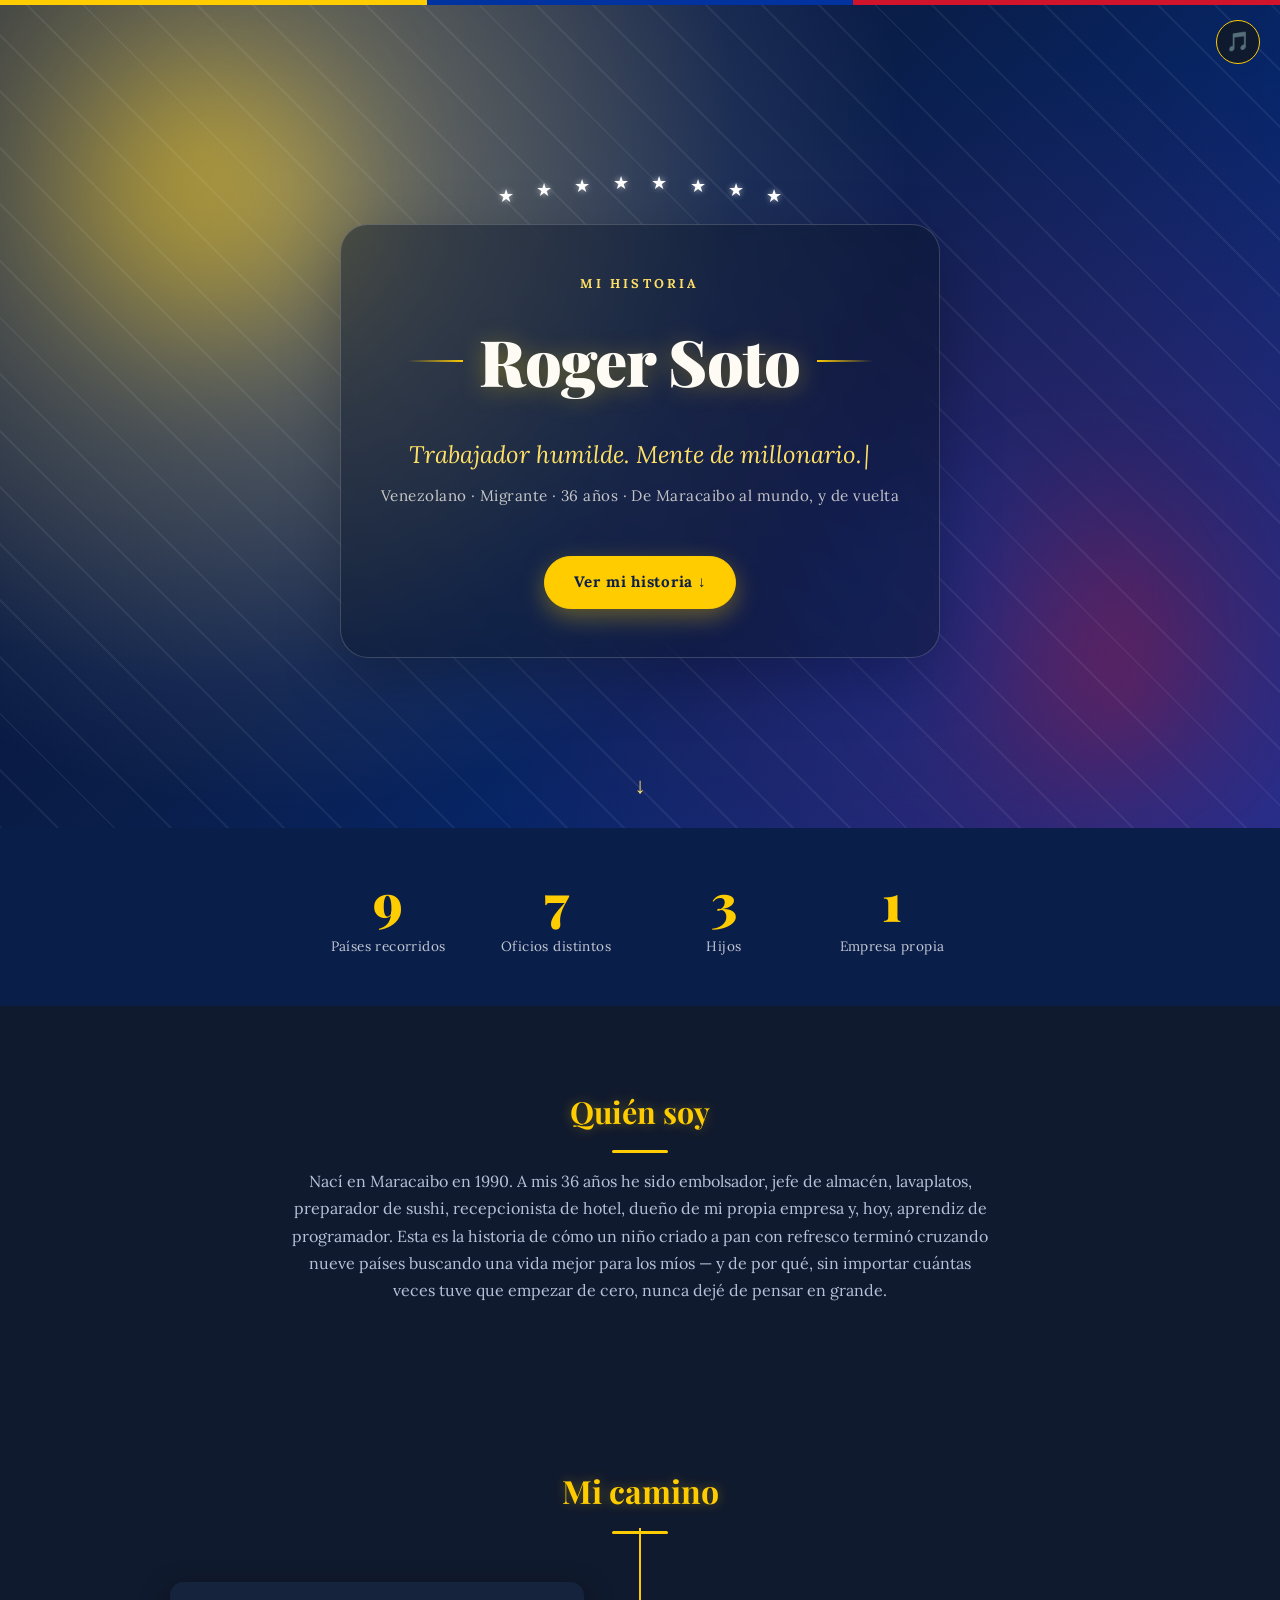
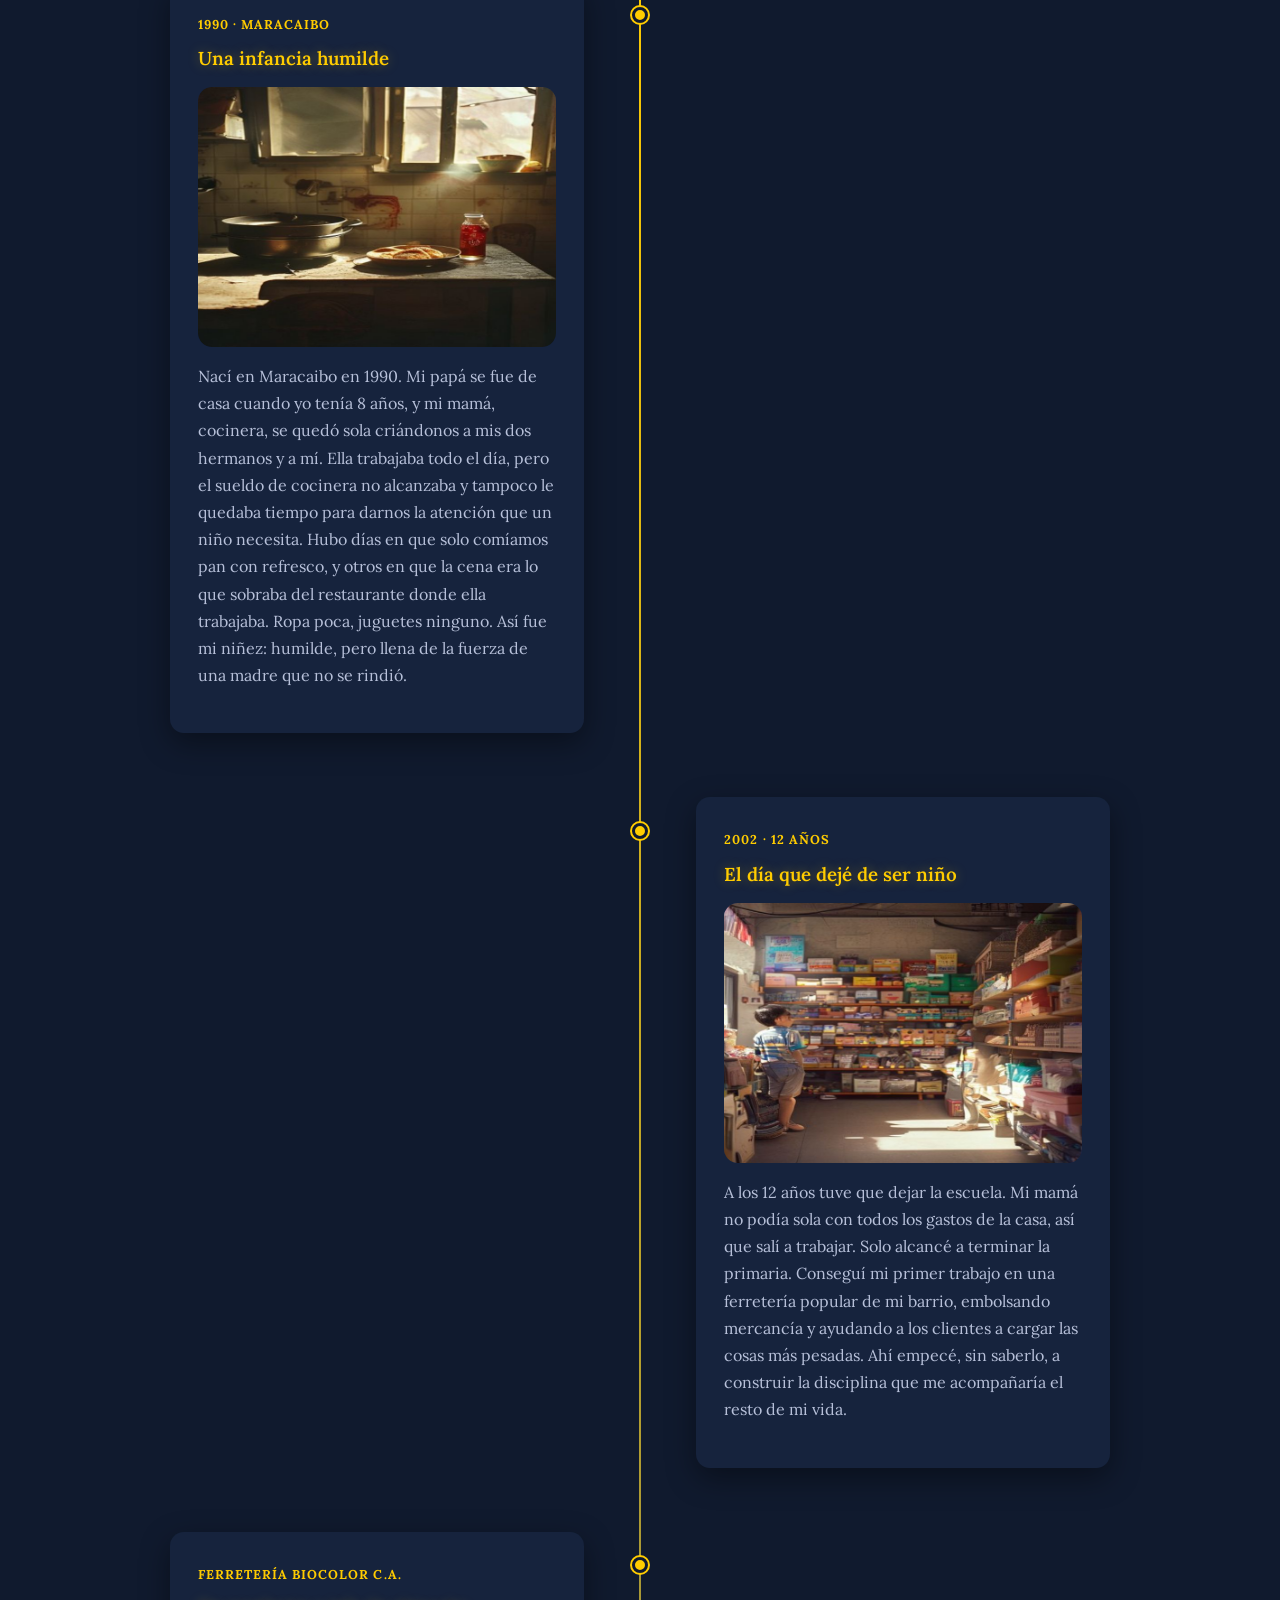
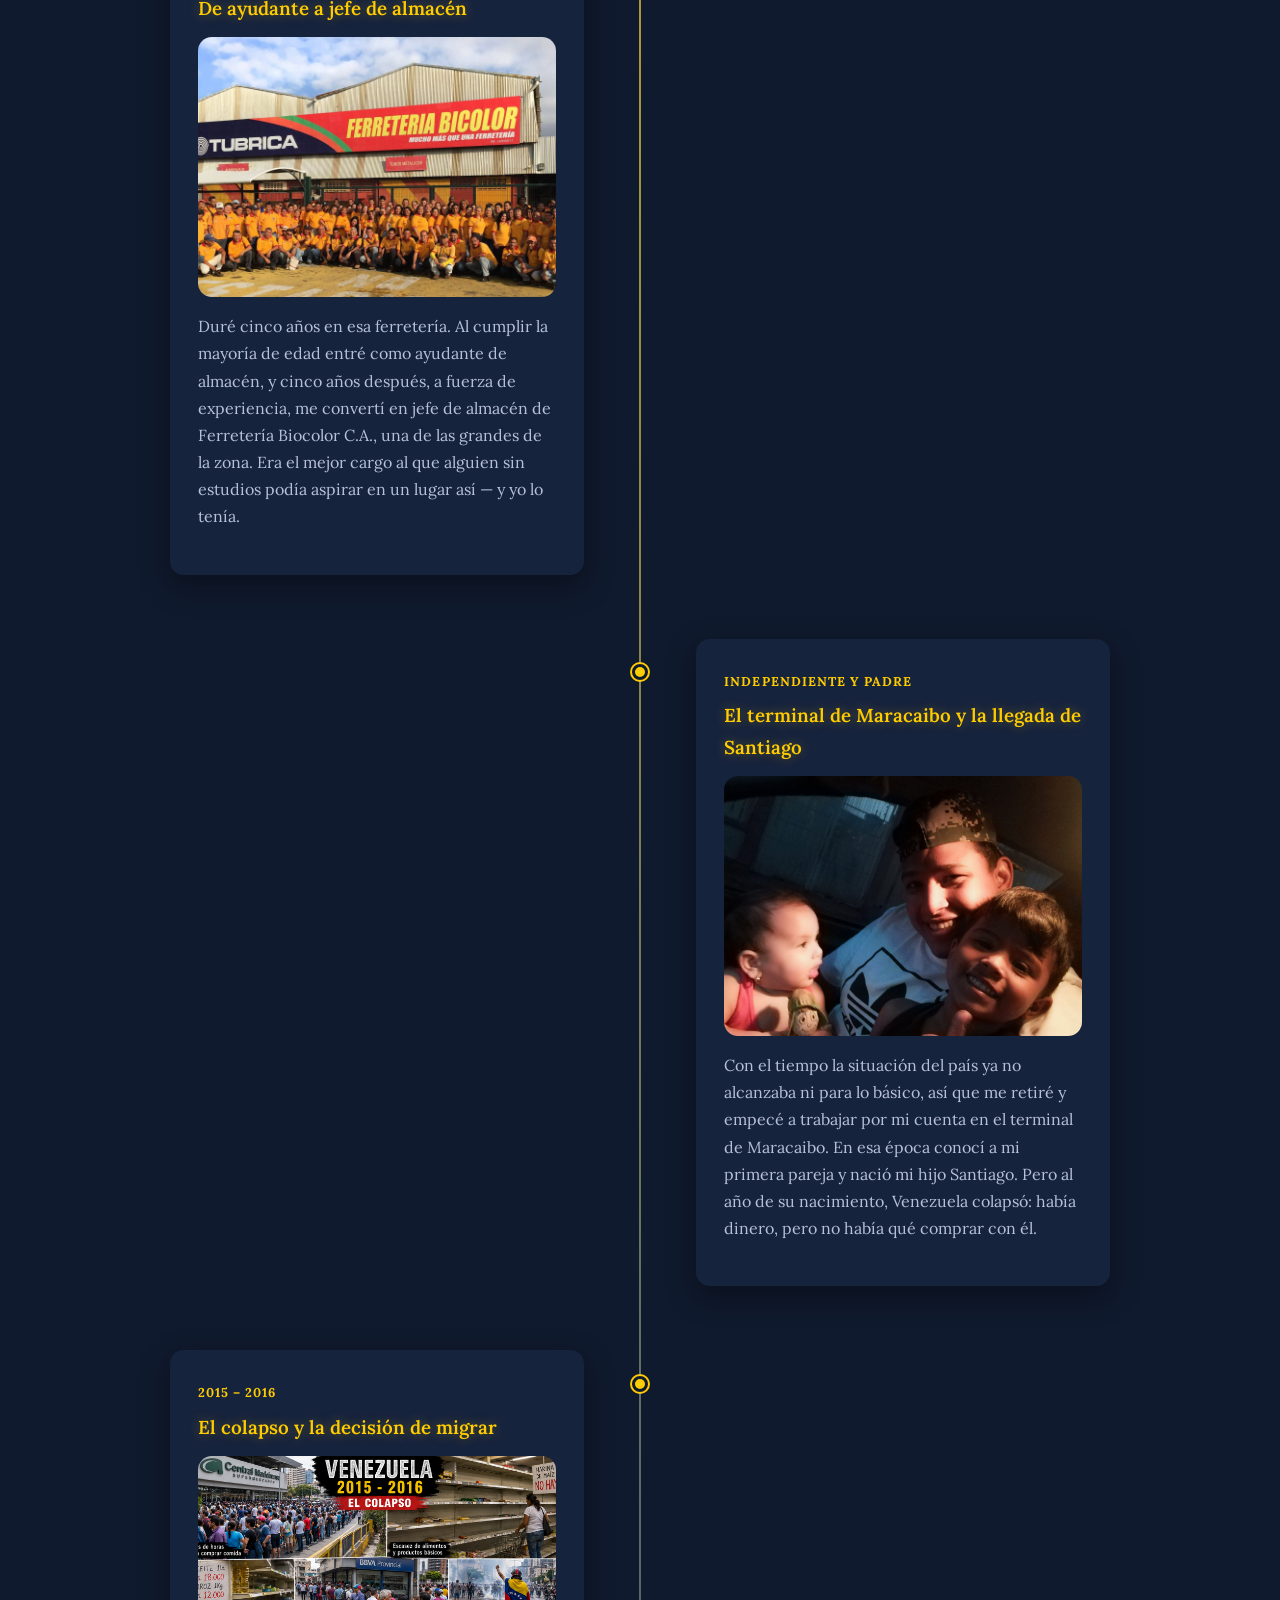
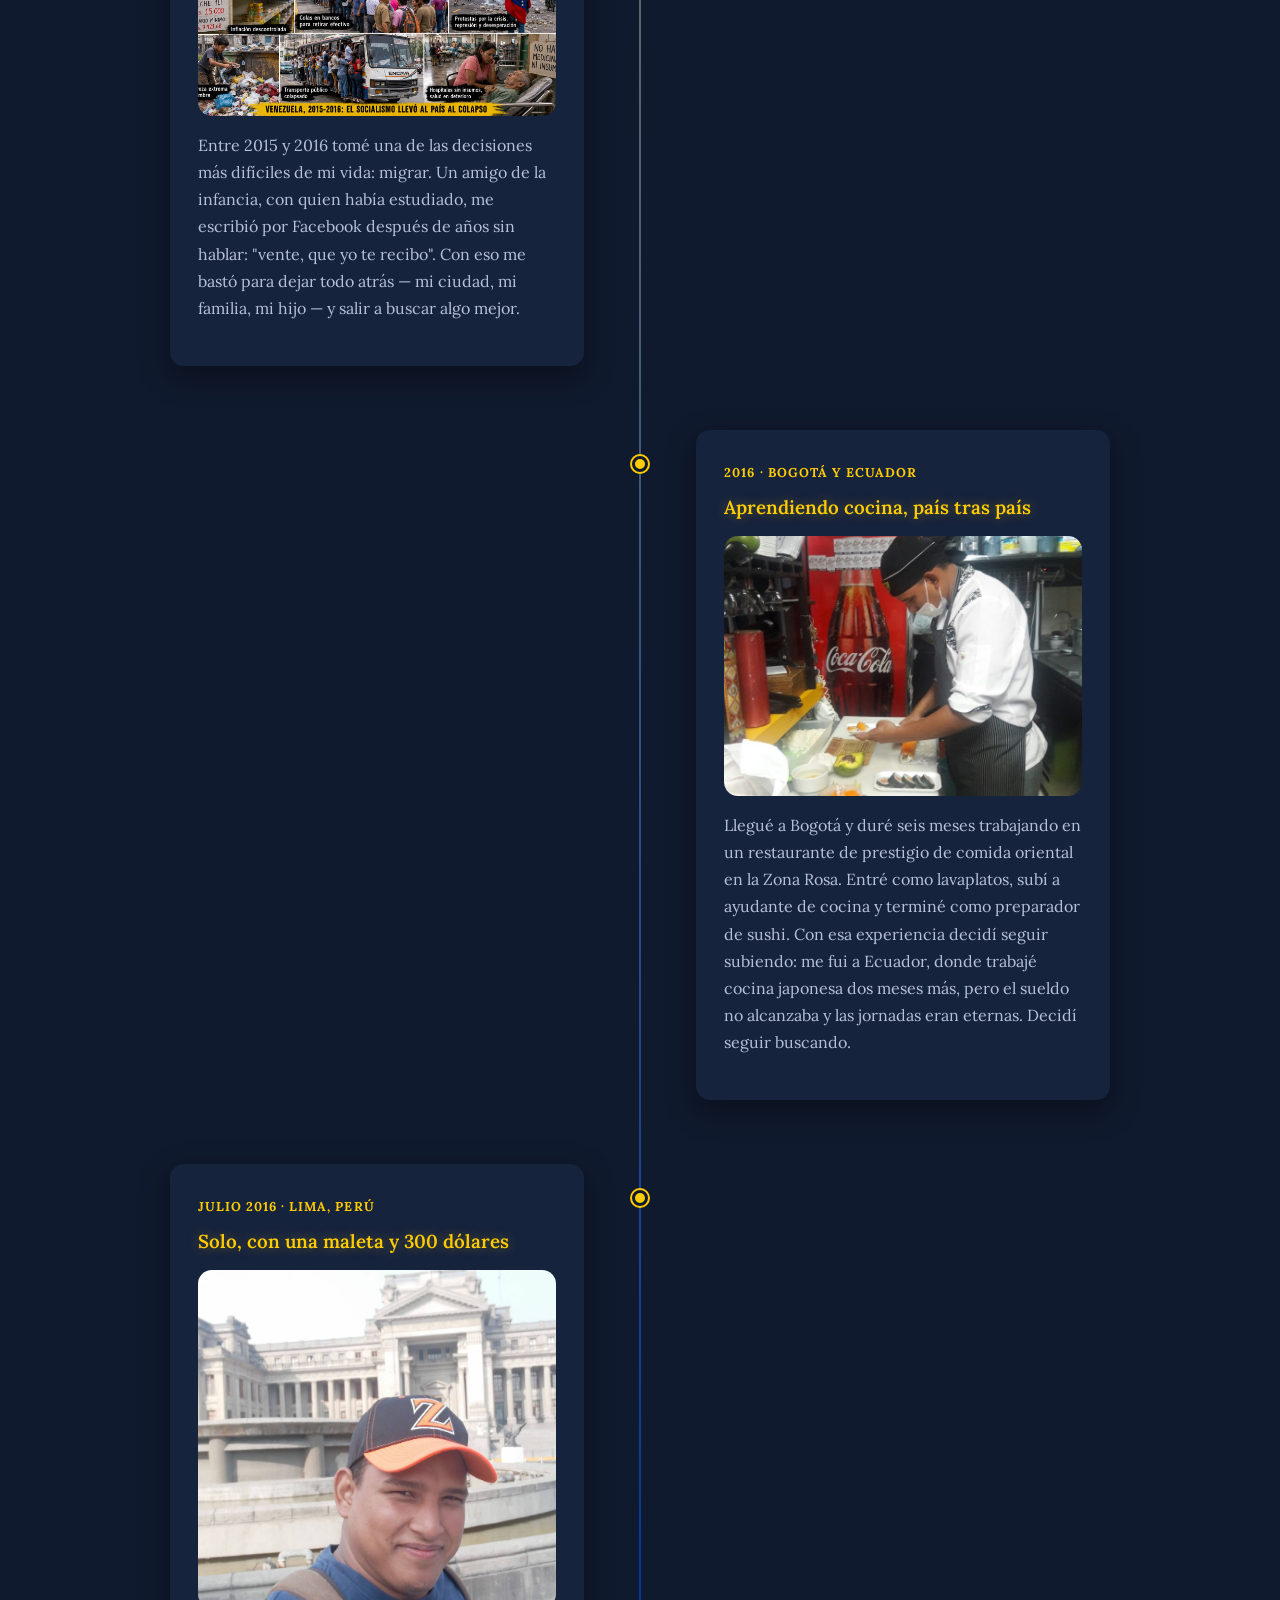
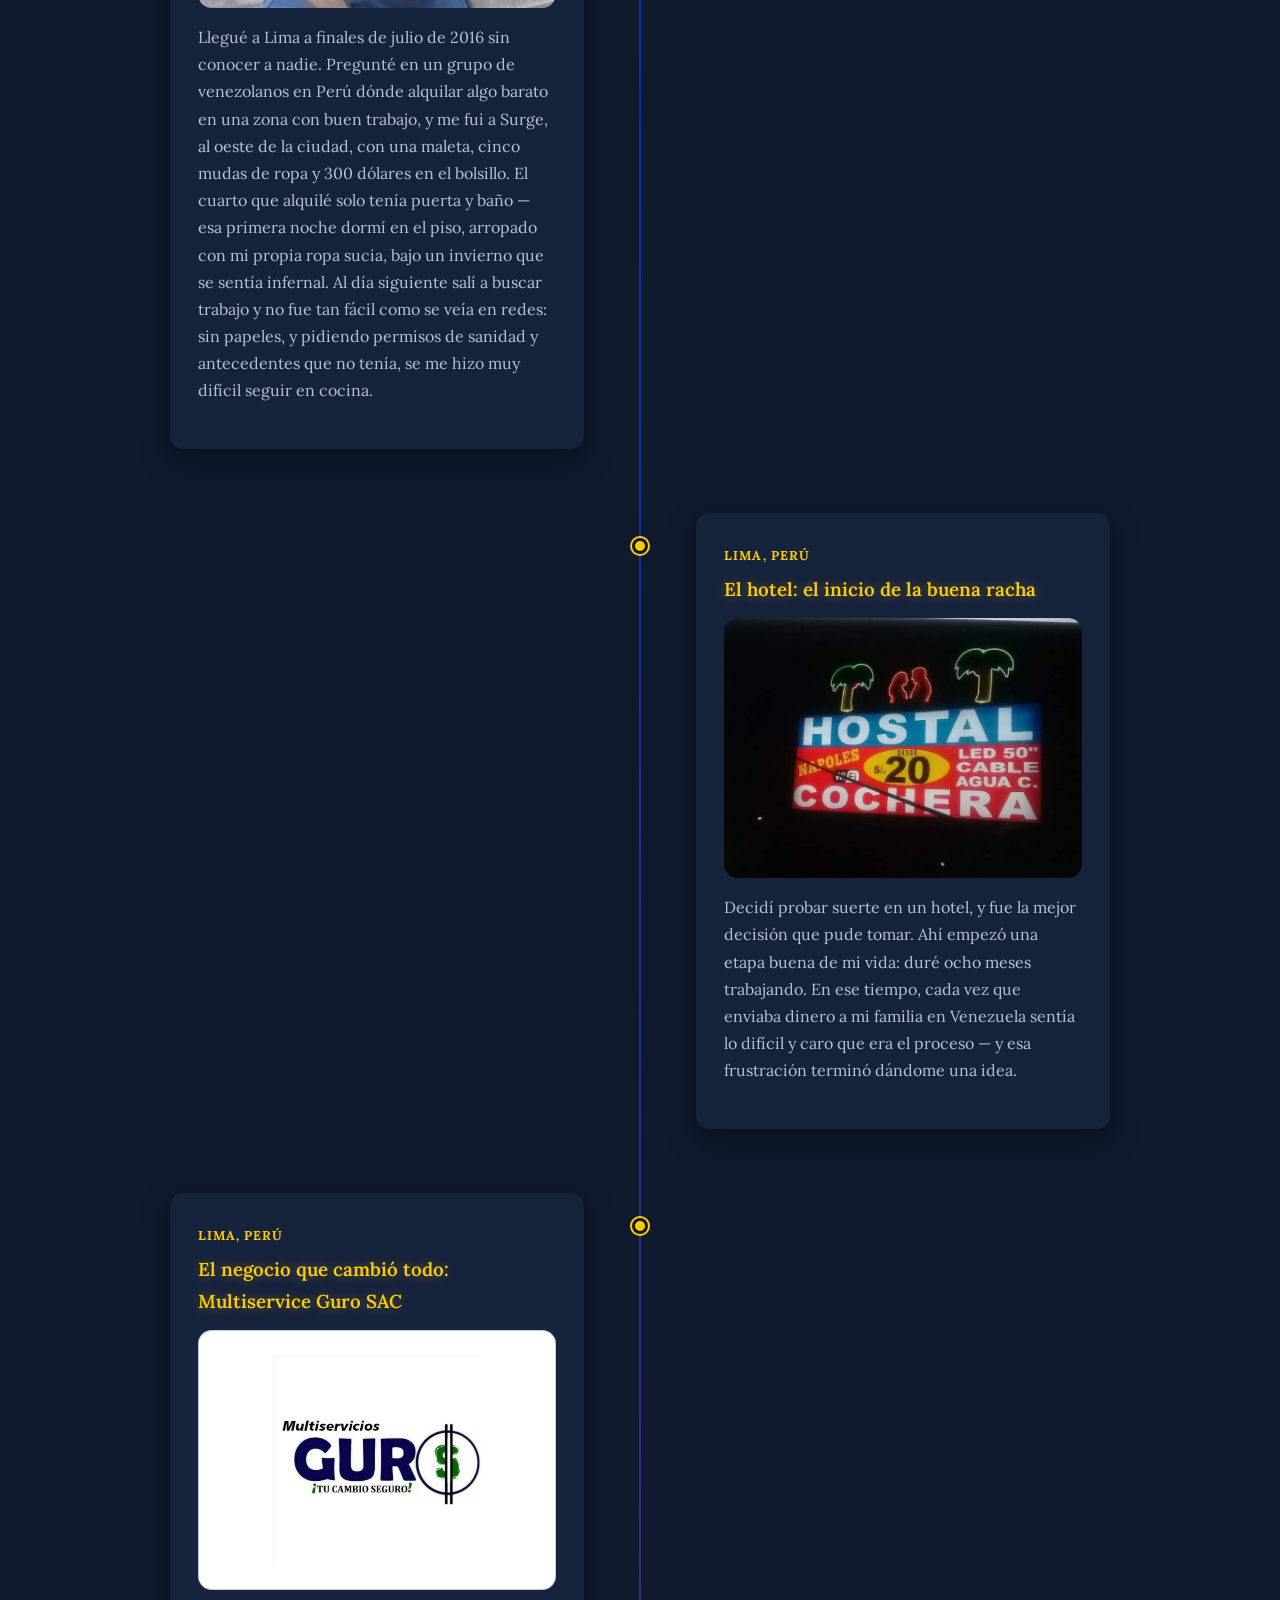
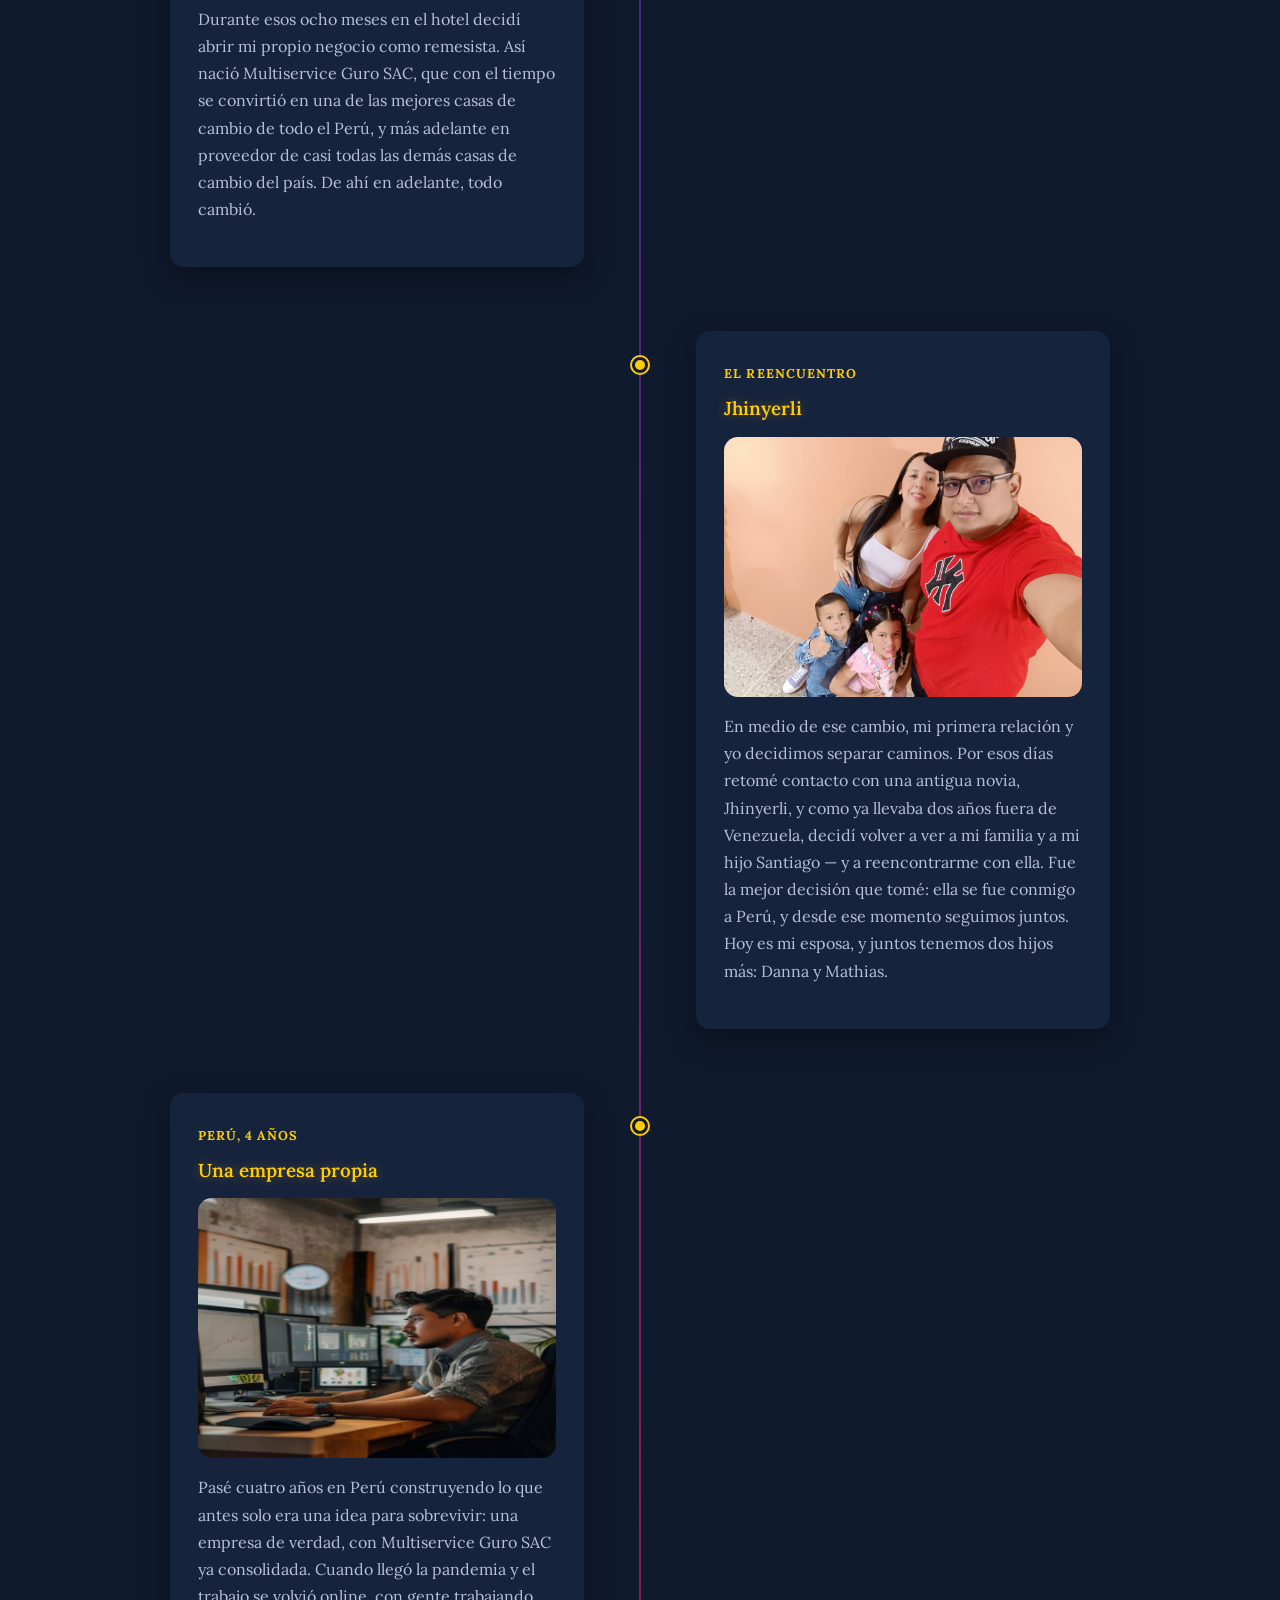
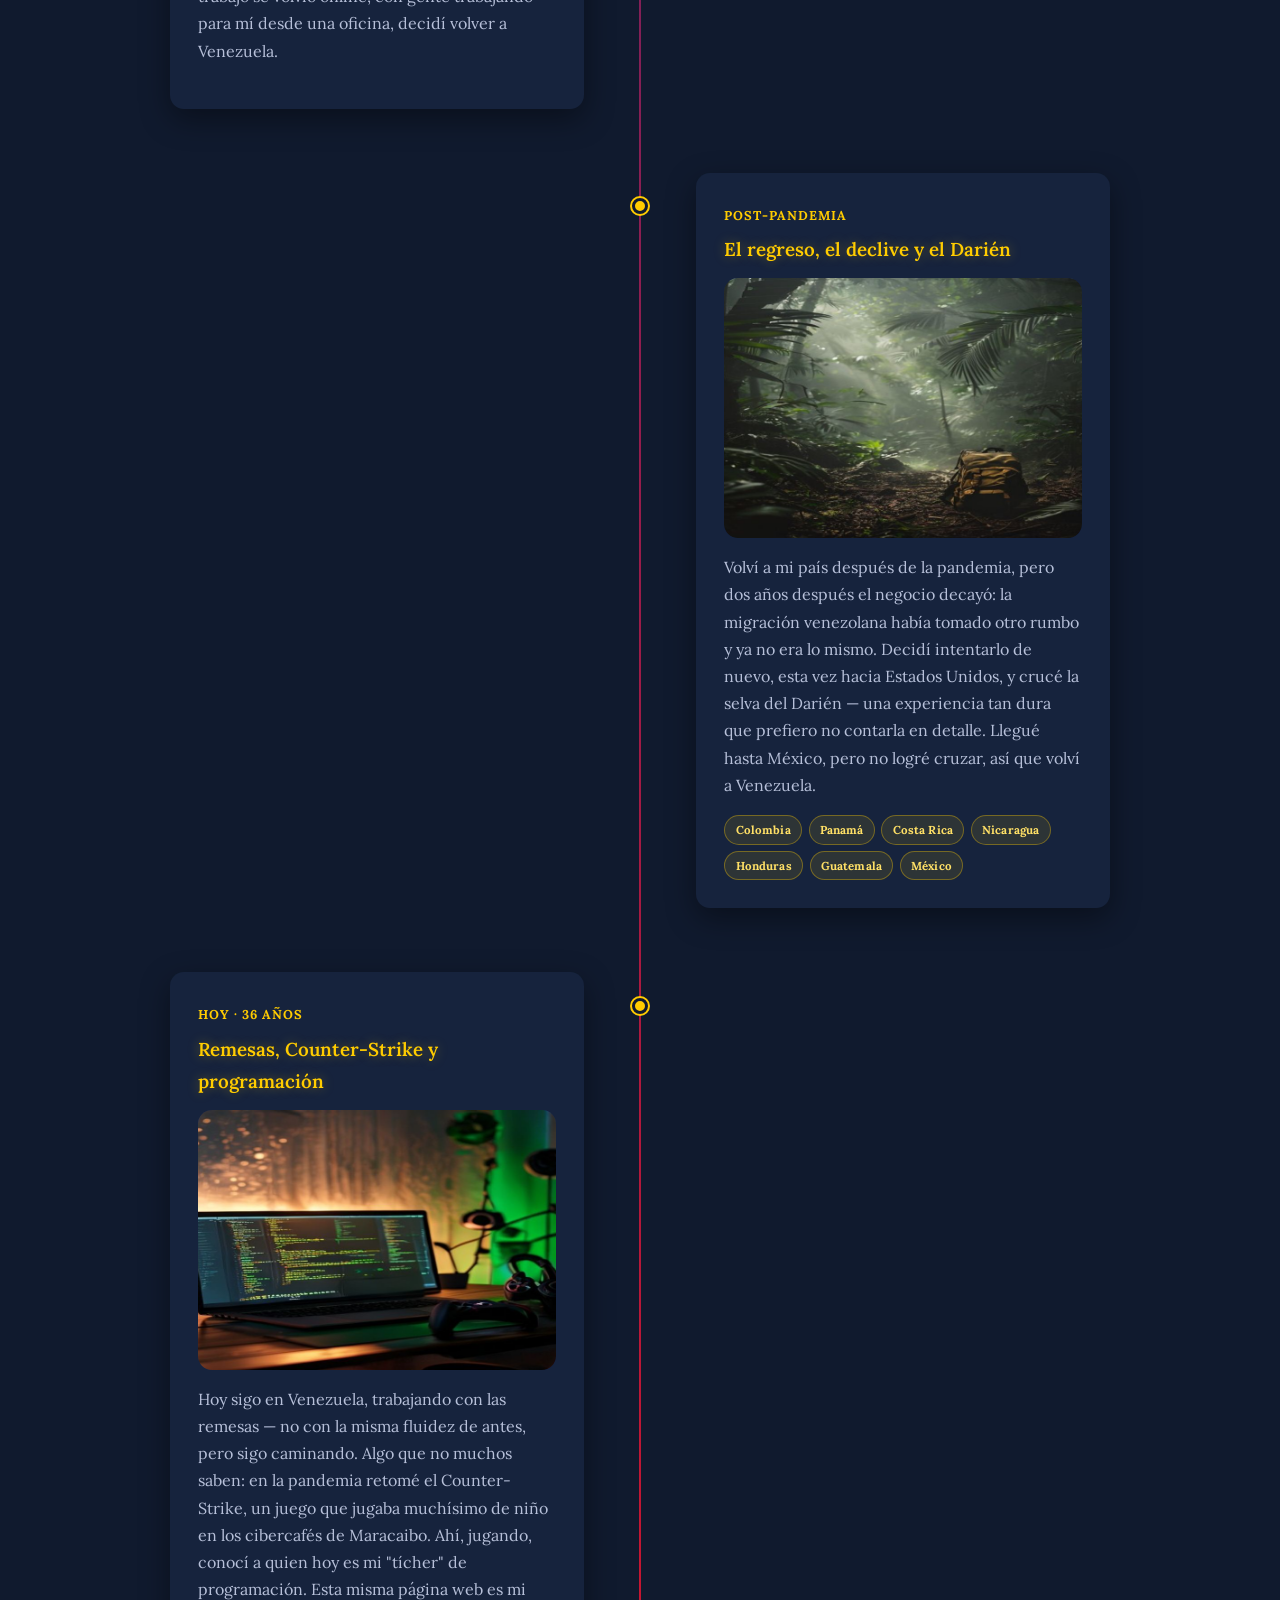
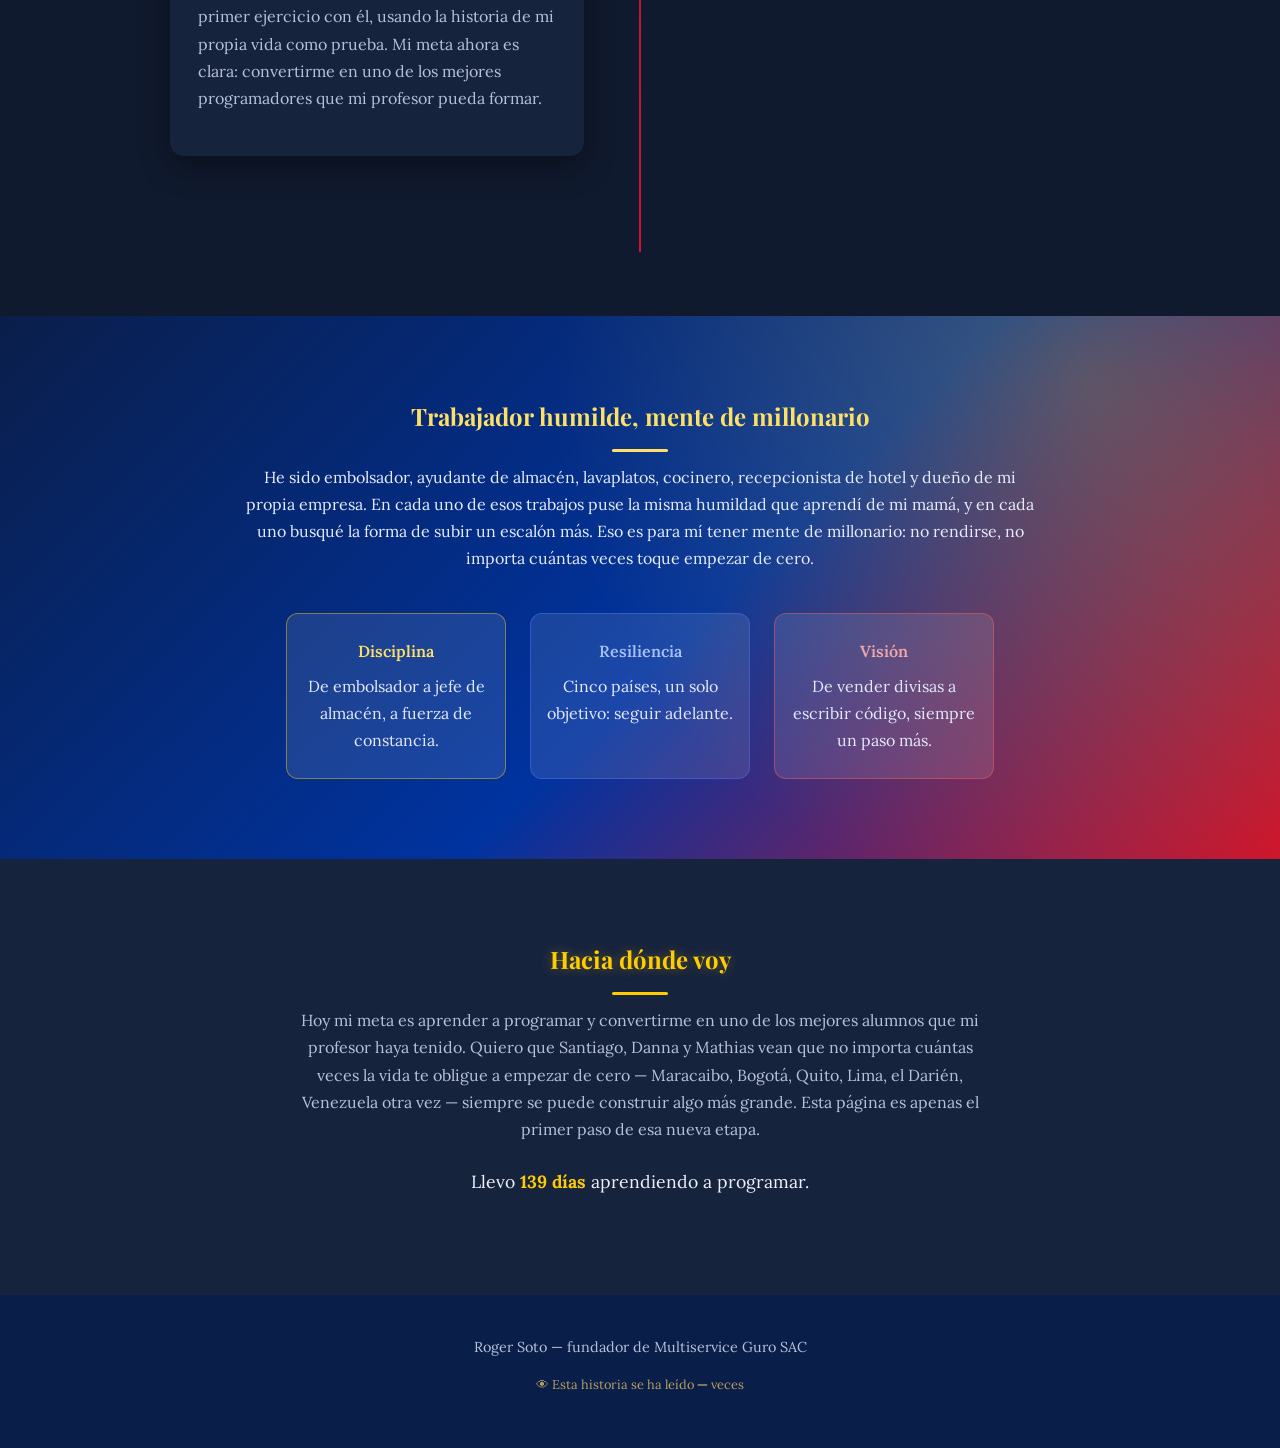
==== commit 307fa173: "Agrega foto real de Ferretería Bicolor y logo oficial de Multiservicios Guro - Foto del equipo de Fe" ====
--- a/index.html
+++ b/index.html
@@ -158,7 +158,7 @@
         <span class="hito-fecha">Ferretería Biocolor C.A.</span>
         <h3>De ayudante a jefe de almacén</h3>
         <div class="hito-img">
-          <img src="img/03-jefe-almacen.jpg" alt="De ayudante a jefe de almacén en Ferretería Biocolor">
+          <img src="img/03-jefe-almacen-real.jpg" alt="Equipo de Ferretería Bicolor frente al local">
         </div>
         <p>Duré cinco años en esa ferretería. Al cumplir la mayoría de edad
           entré como ayudante de almacén, y cinco años después, a fuerza de
@@ -261,8 +261,8 @@
       <div class="hito-card">
         <span class="hito-fecha">Lima, Perú</span>
         <h3>El negocio que cambió todo: Multiservice Guro SAC</h3>
-        <div class="hito-img hito-img-guro">
-          <img src="img/09-casa-de-cambio-real.jpg" alt="Letrero real de Envíos Guro, el negocio de remesas">
+        <div class="hito-img hito-img-logo">
+          <img src="img/09-casa-de-cambio-real.jpg" alt="Logo oficial de Multiservicios Guro">
         </div>
         <p>Durante esos ocho meses en el hotel decidí abrir mi propio
           negocio como remesista. Así nació Multiservice Guro SAC, que con
--- a/style.css
+++ b/style.css
@@ -599,6 +599,21 @@
   height: 100%;
   display: block;
   object-fit: cover;
+}
+
+.hito-img-logo {
+  background: #fff;
+  display: flex;
+  align-items: center;
+  justify-content: center;
+}
+
+.hito-img-logo img {
+  width: auto;
+  height: auto;
+  max-width: 80%;
+  max-height: 80%;
+  object-fit: contain;
 }
 
 /* MENTALIDAD */
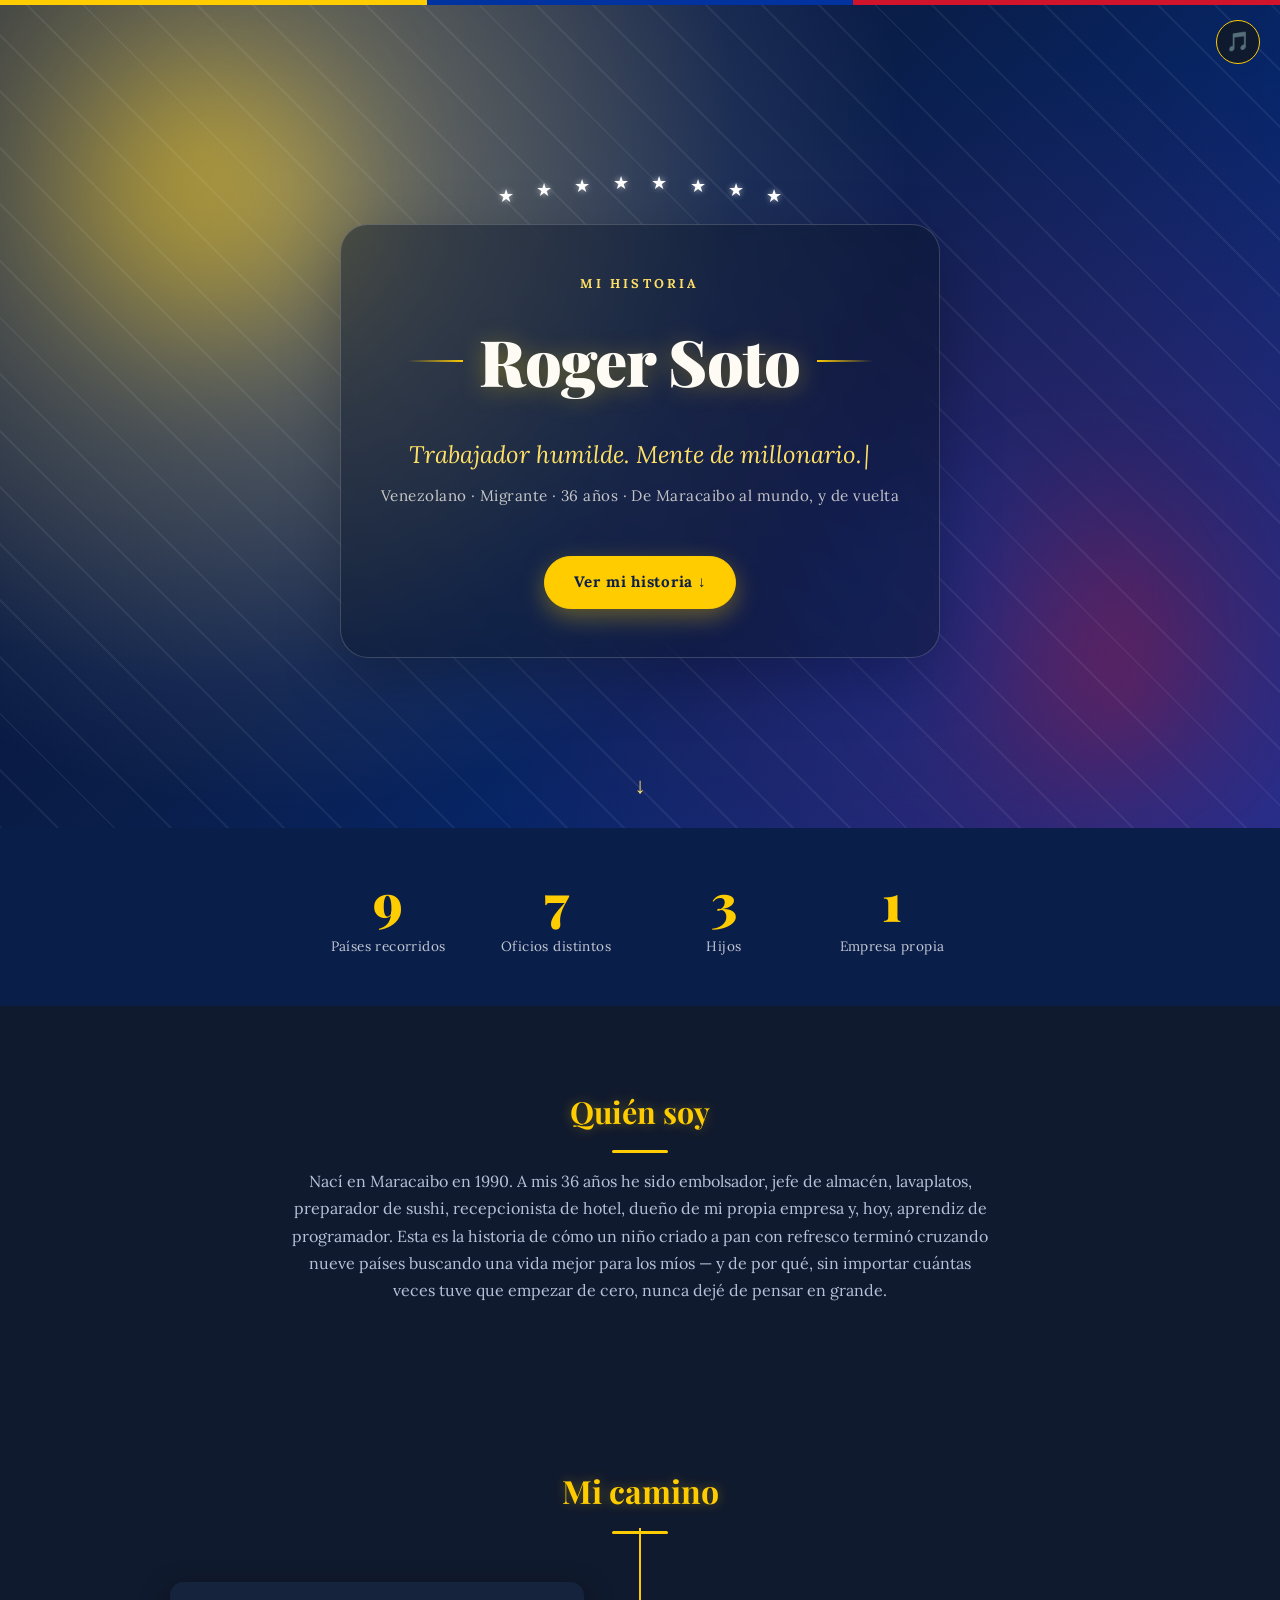
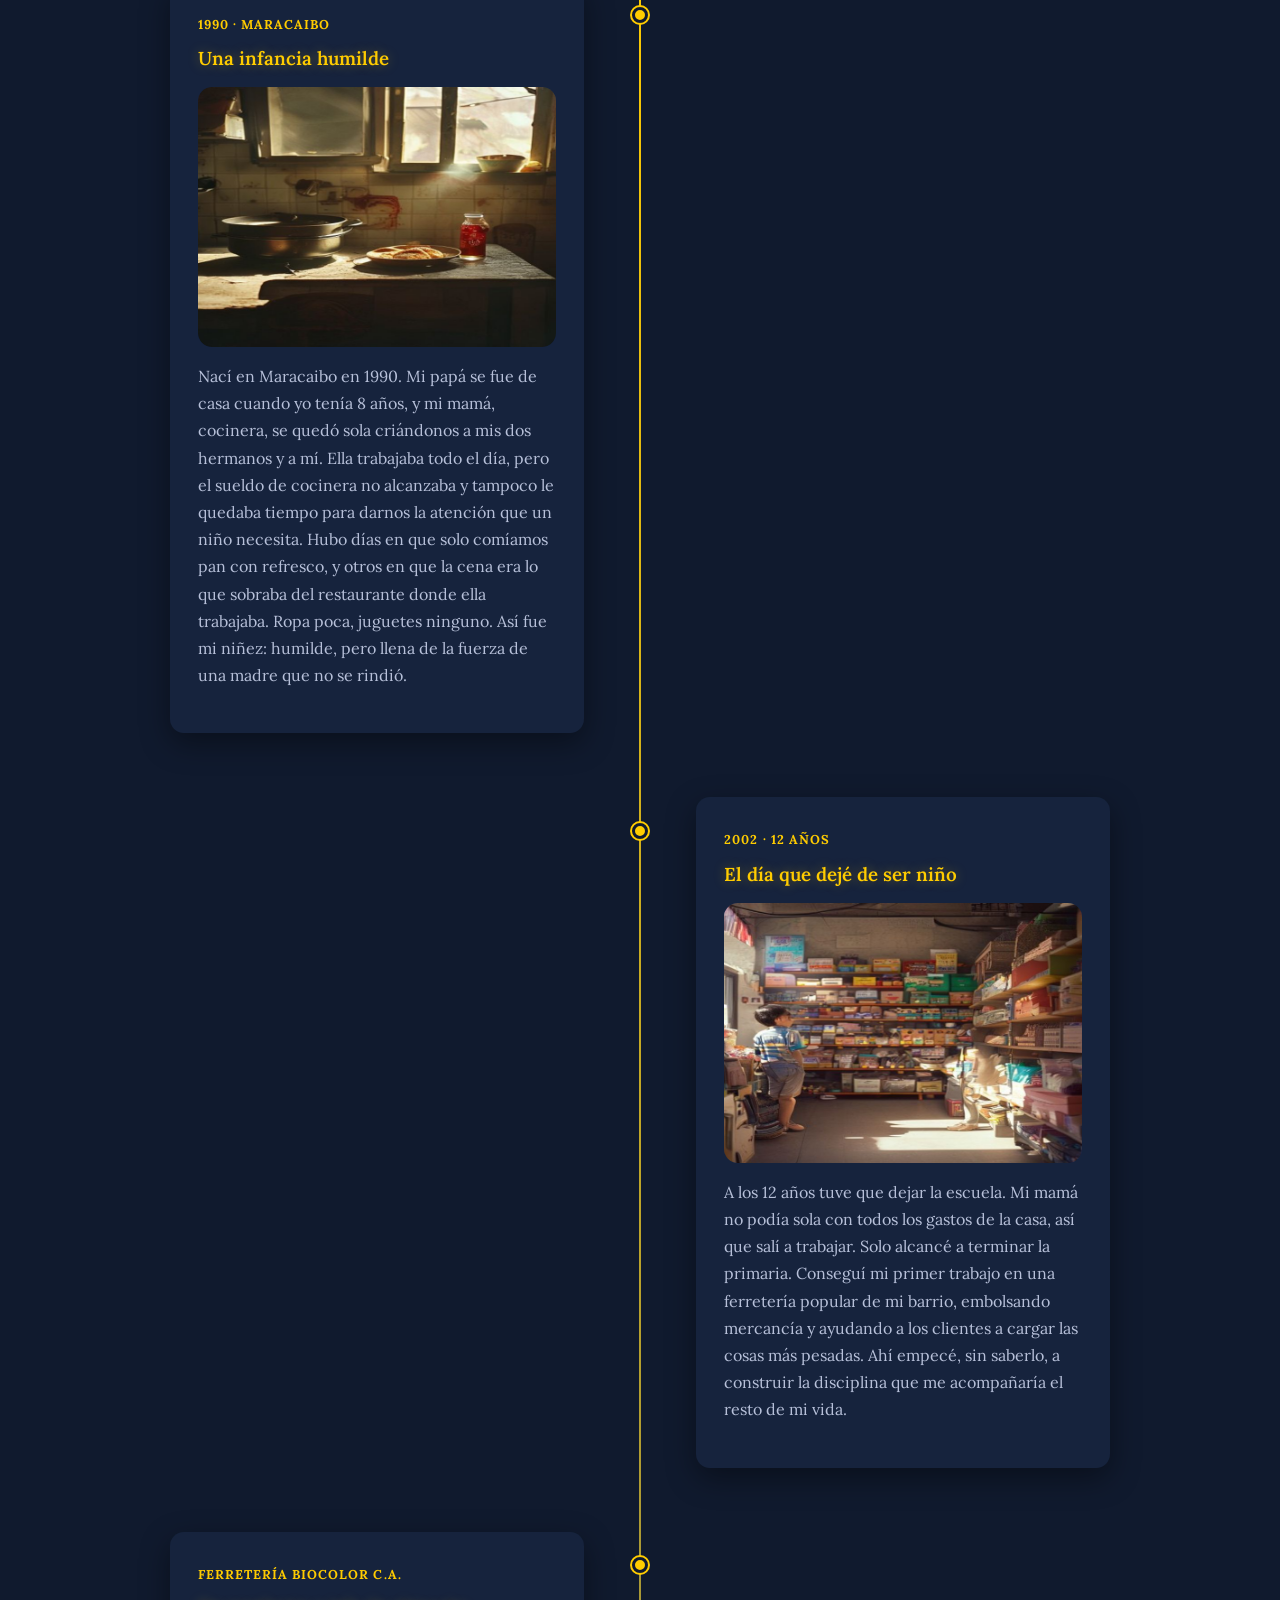
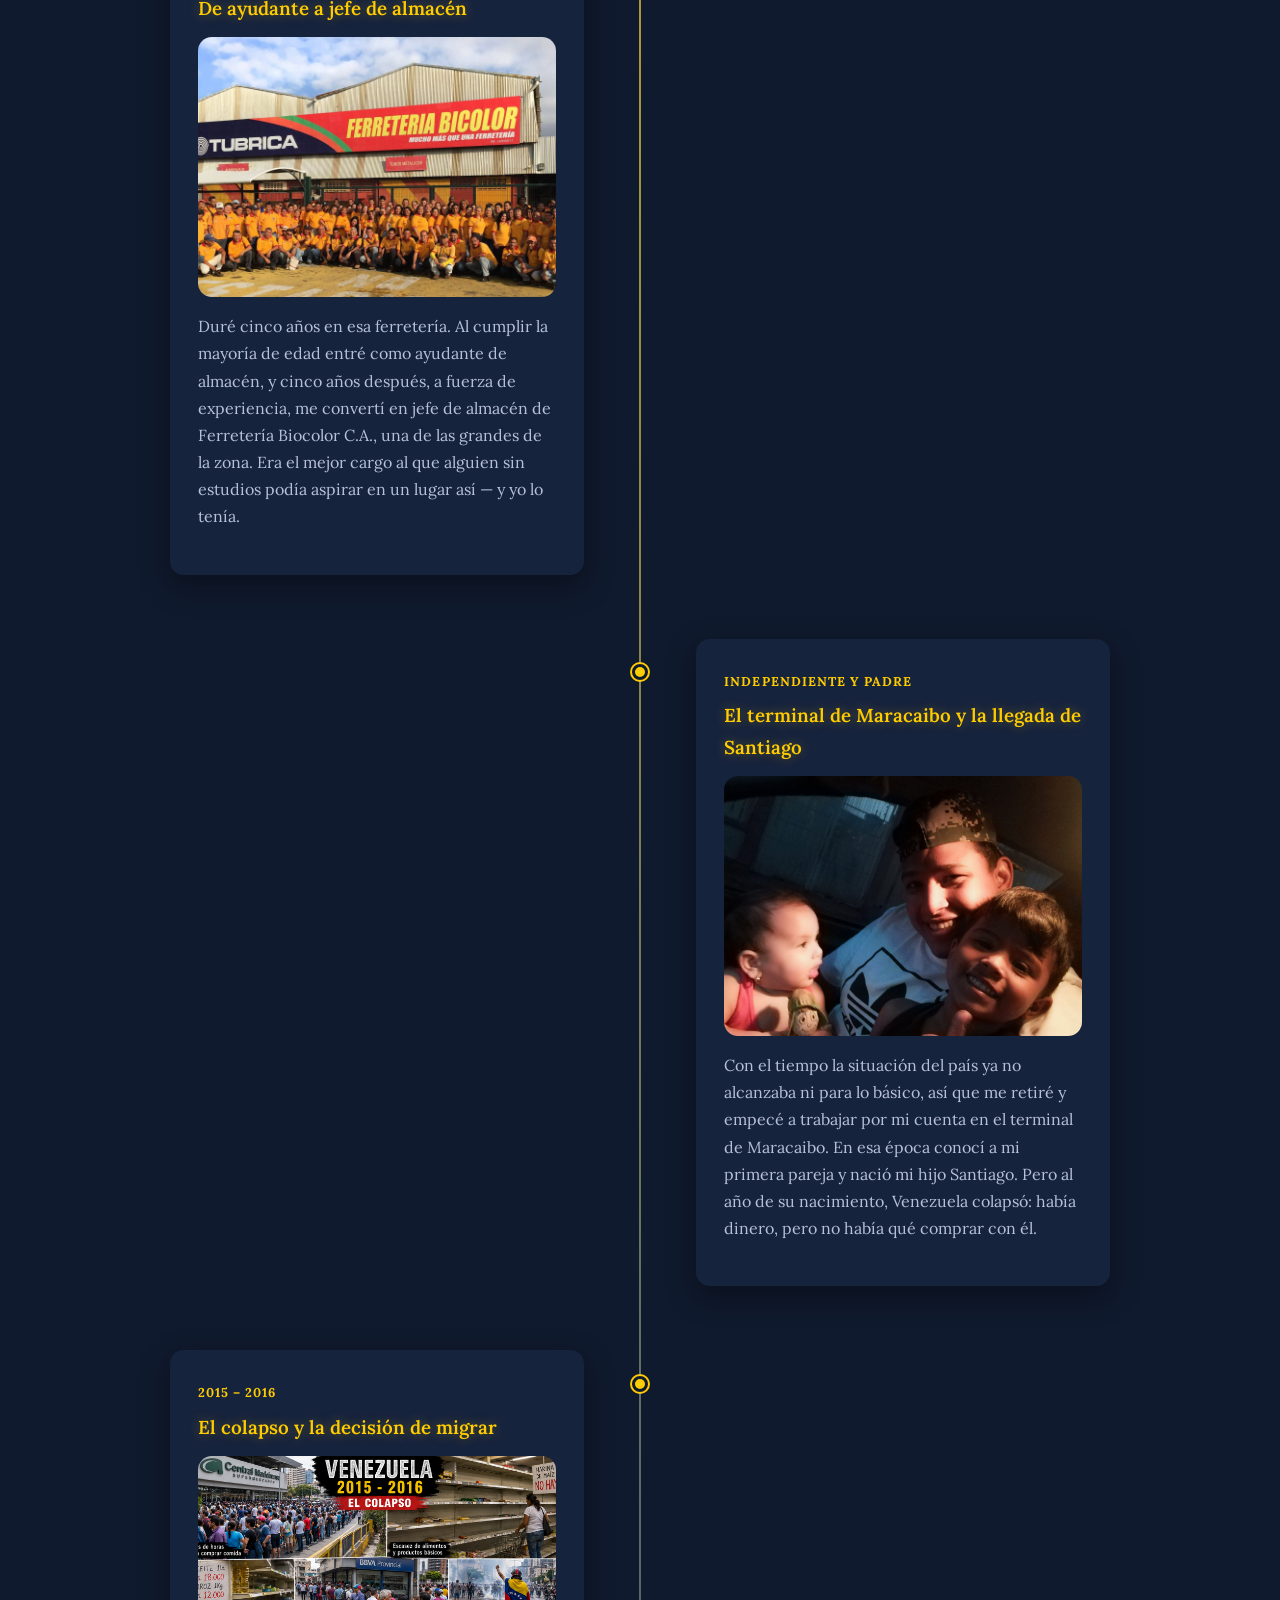
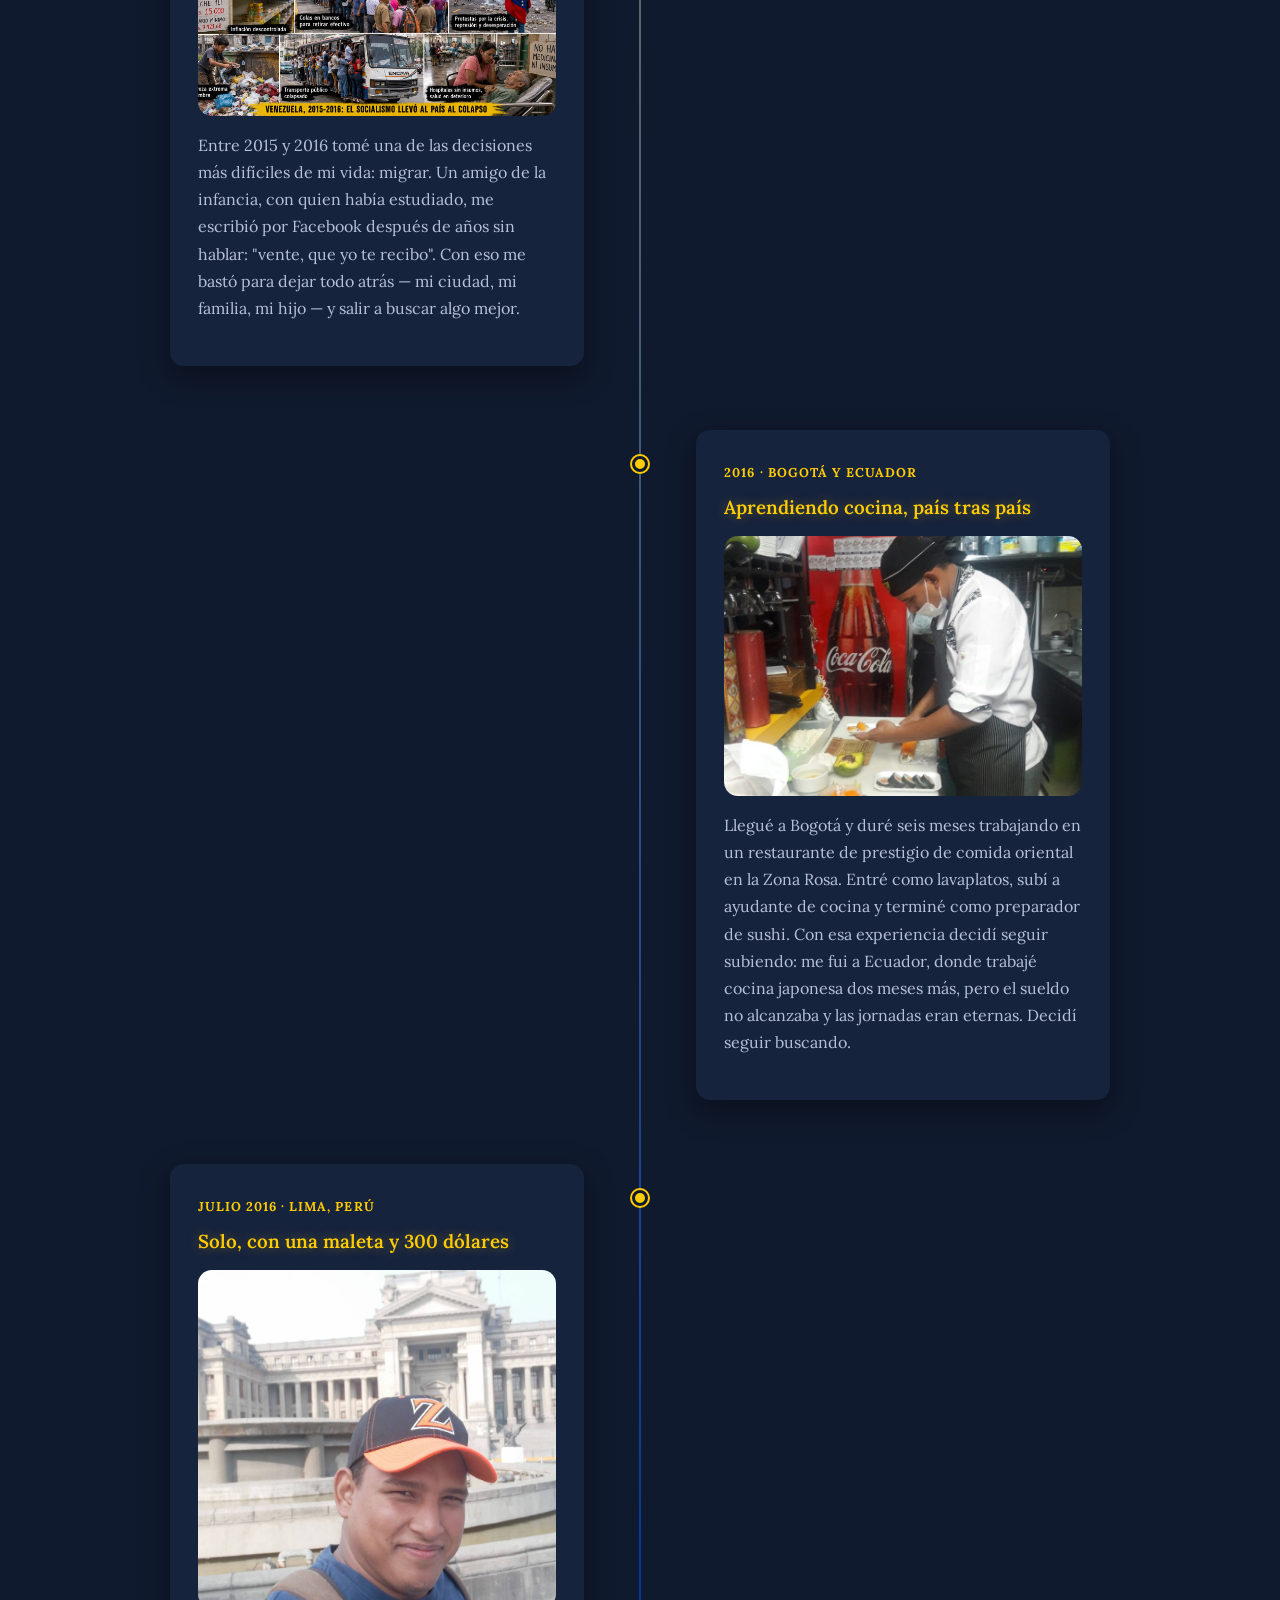
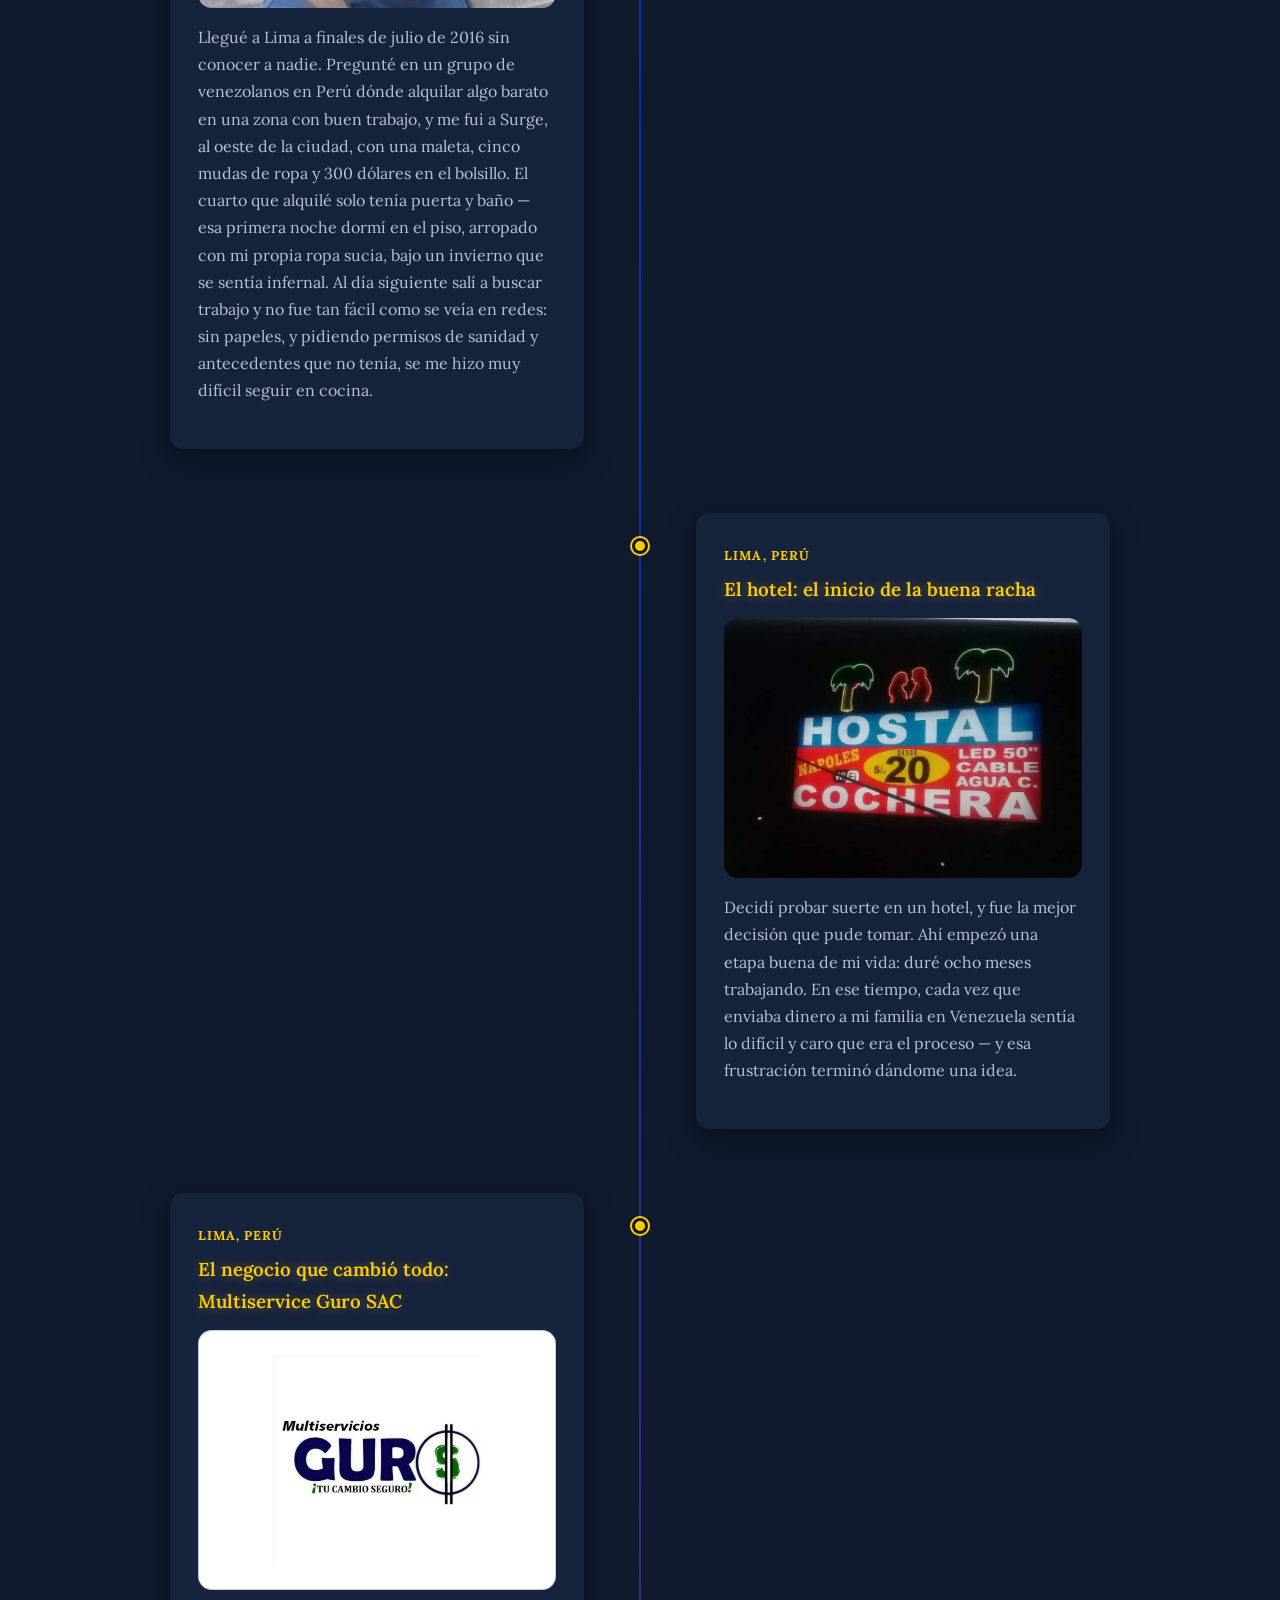
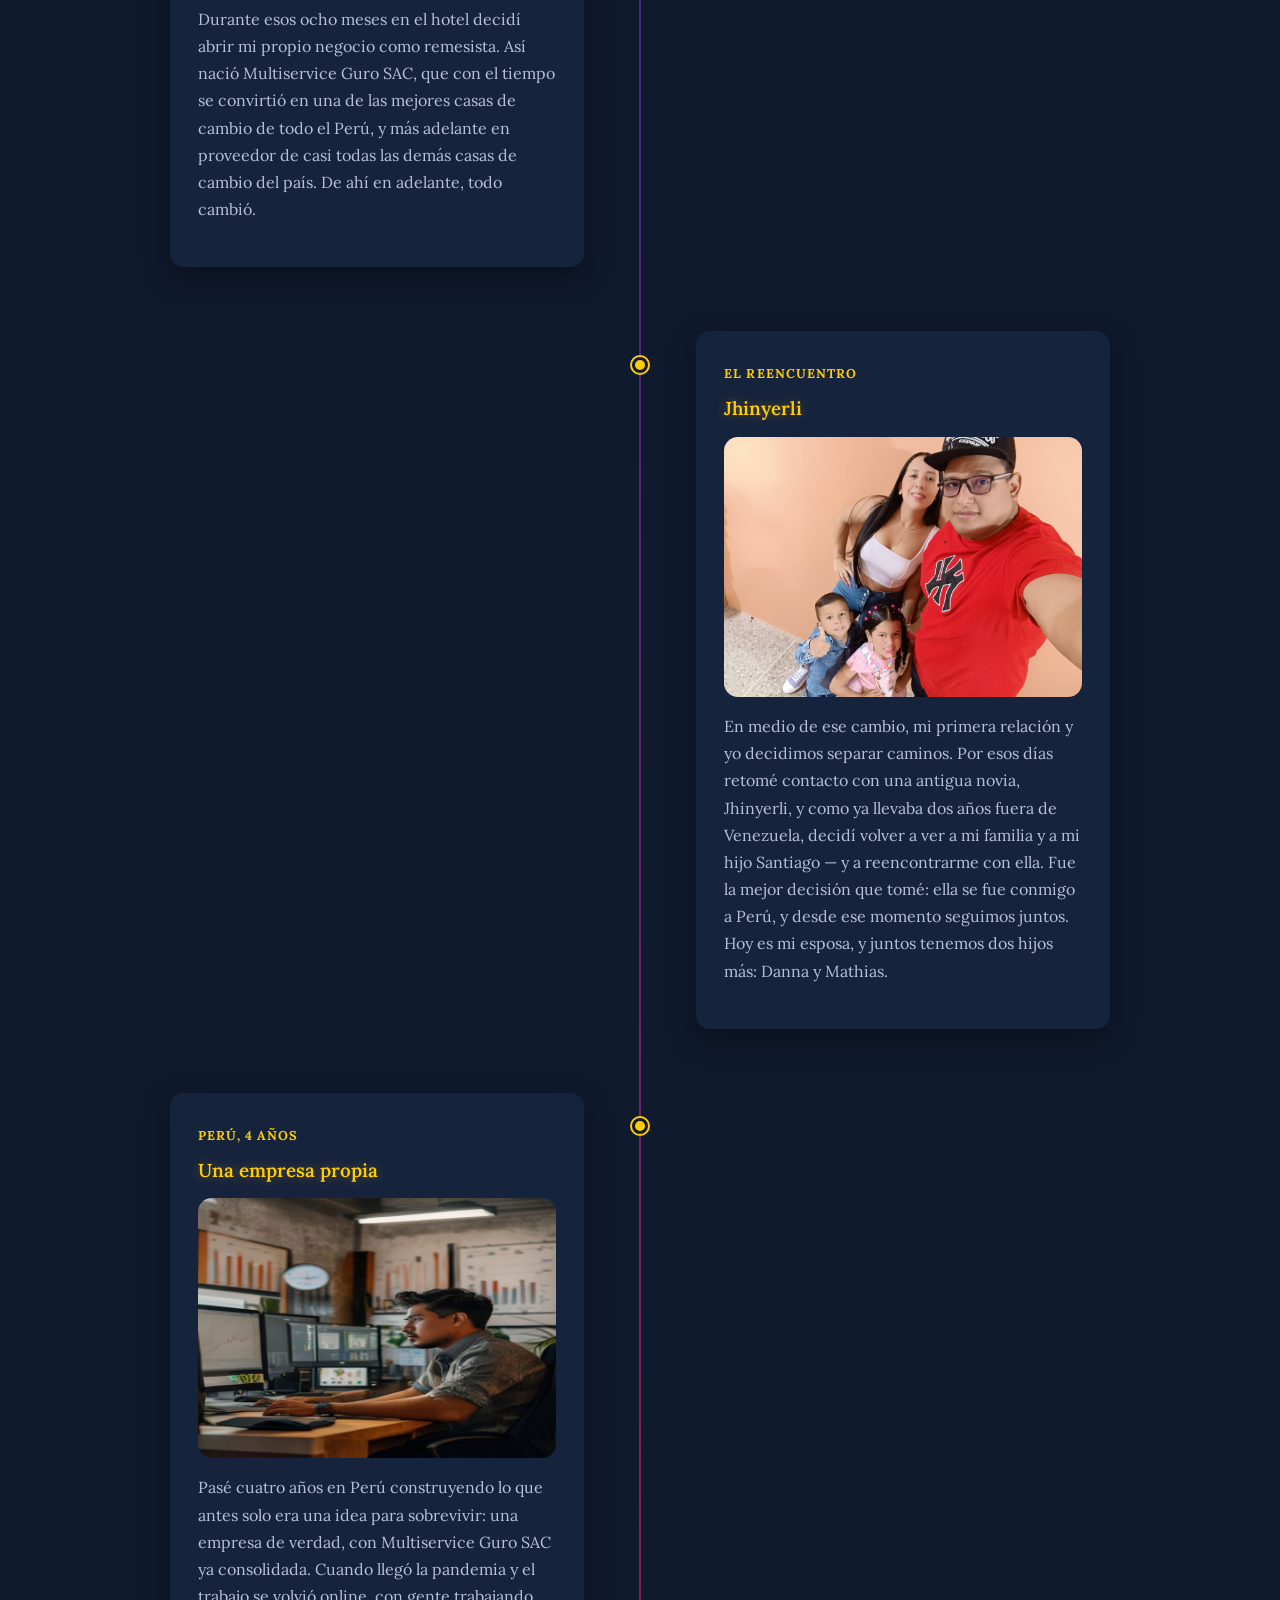
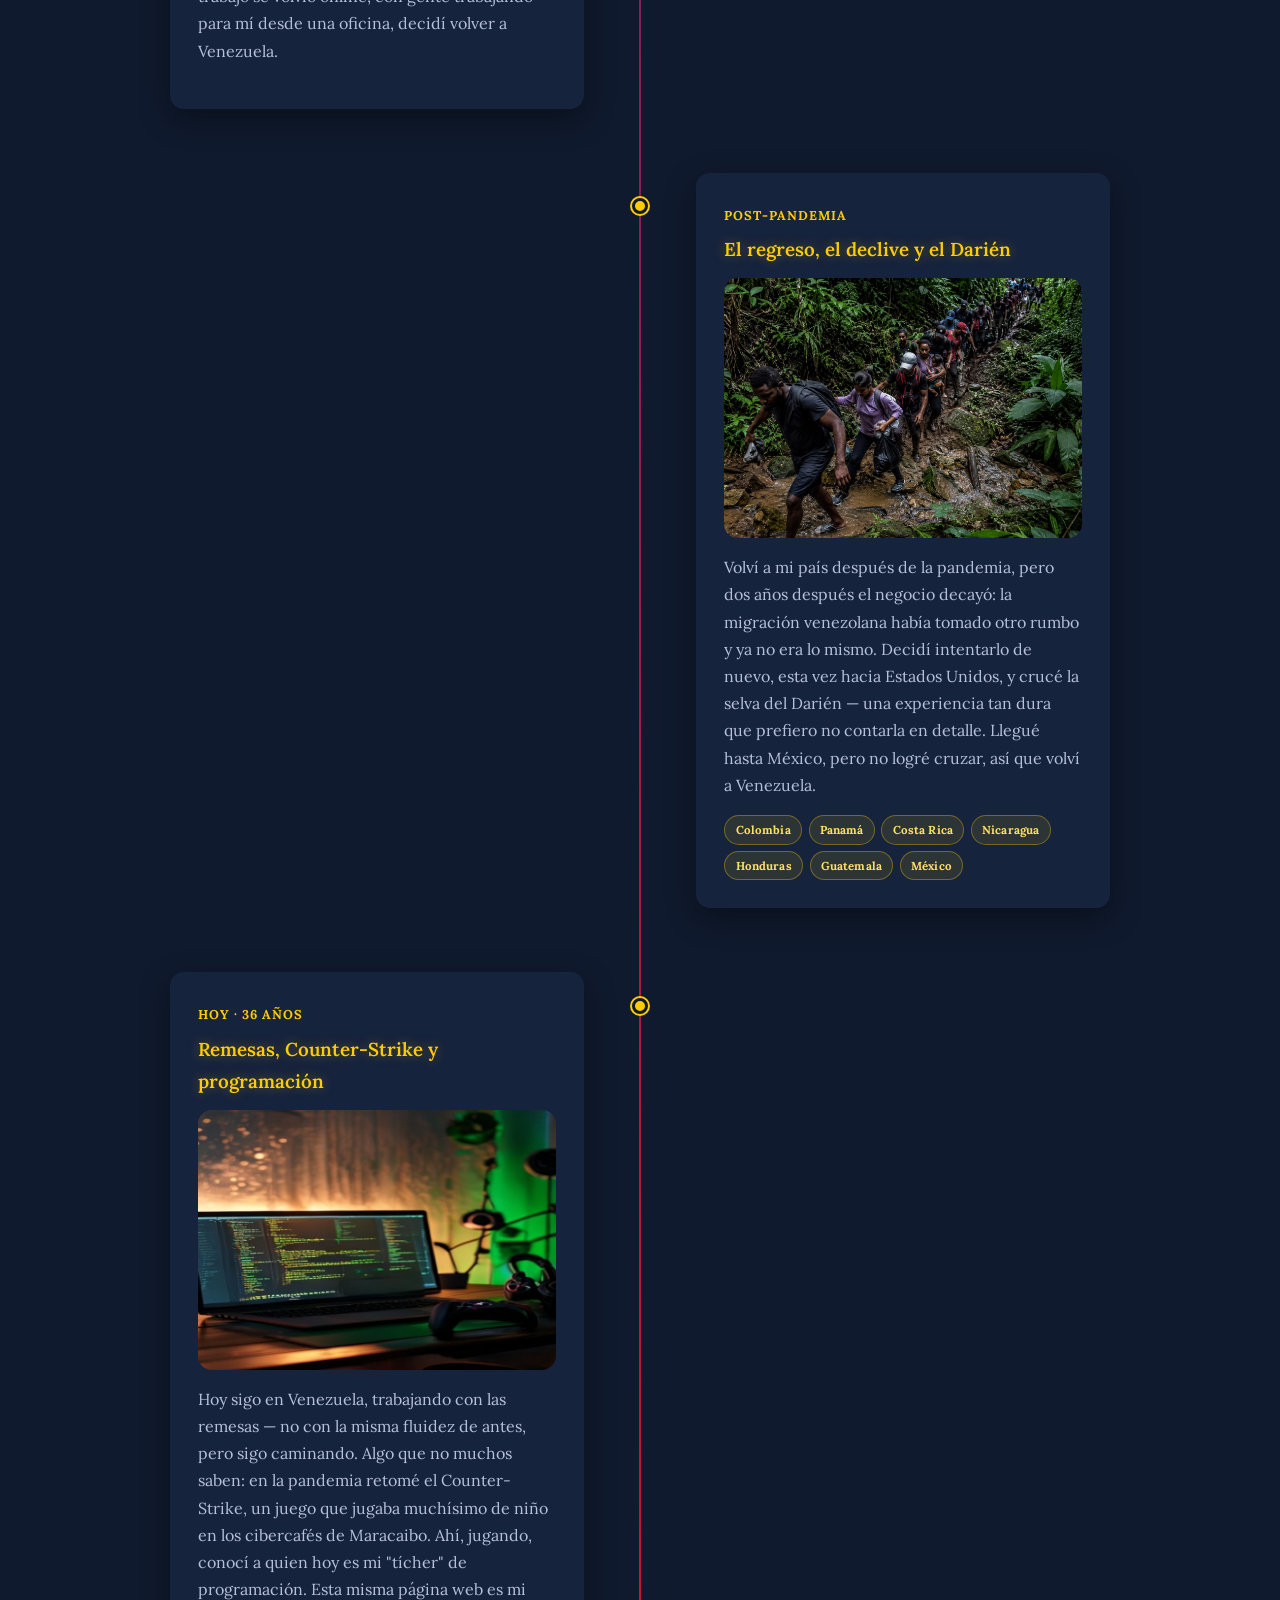
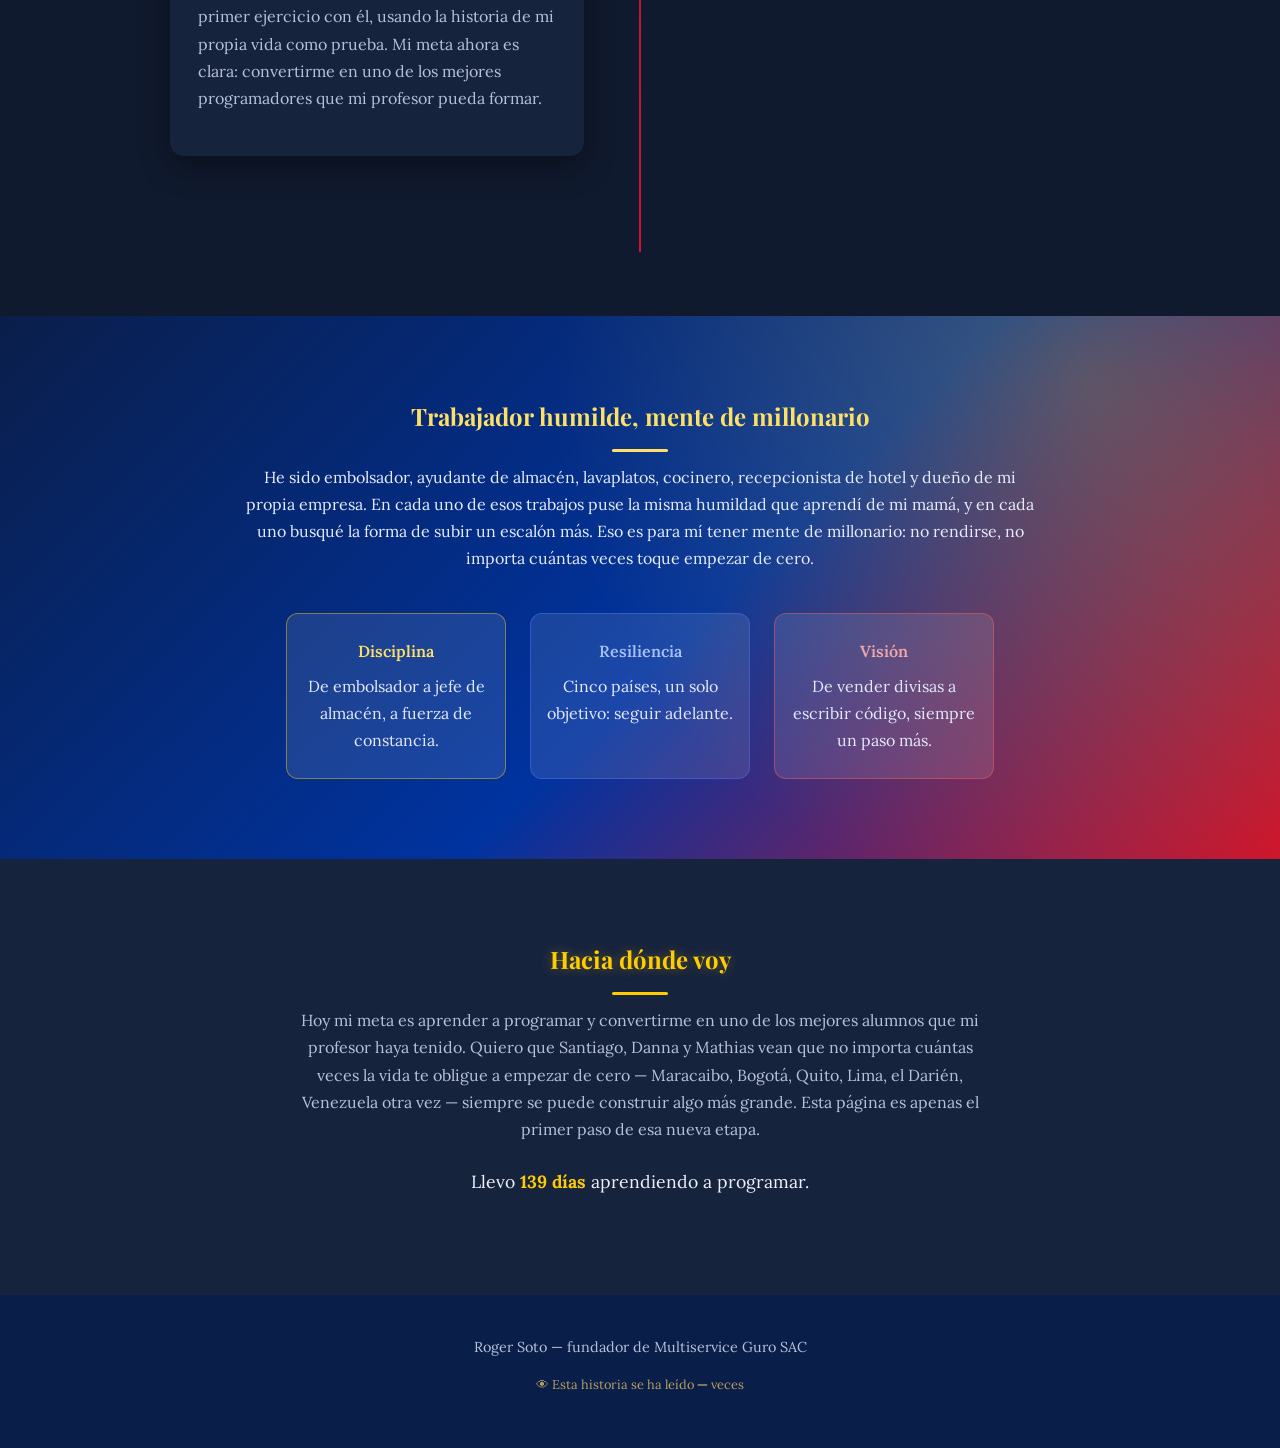
==== commit 5f6e97e0: "Agrega imagen generada con IA del cruce de la selva del Darién" ====
--- a/index.html
+++ b/index.html
@@ -312,7 +312,7 @@
         <span class="hito-fecha">Post-pandemia</span>
         <h3>El regreso, el declive y el Darién</h3>
         <div class="hito-img">
-          <img src="img/12-darien.jpg" alt="El regreso, el declive y el cruce del Darién">
+          <img src="img/12-darien-real.png" alt="Cruzando la selva del Darién">
         </div>
         <p>Volví a mi país después de la pandemia, pero dos años después el
           negocio decayó: la migración venezolana había tomado otro rumbo y
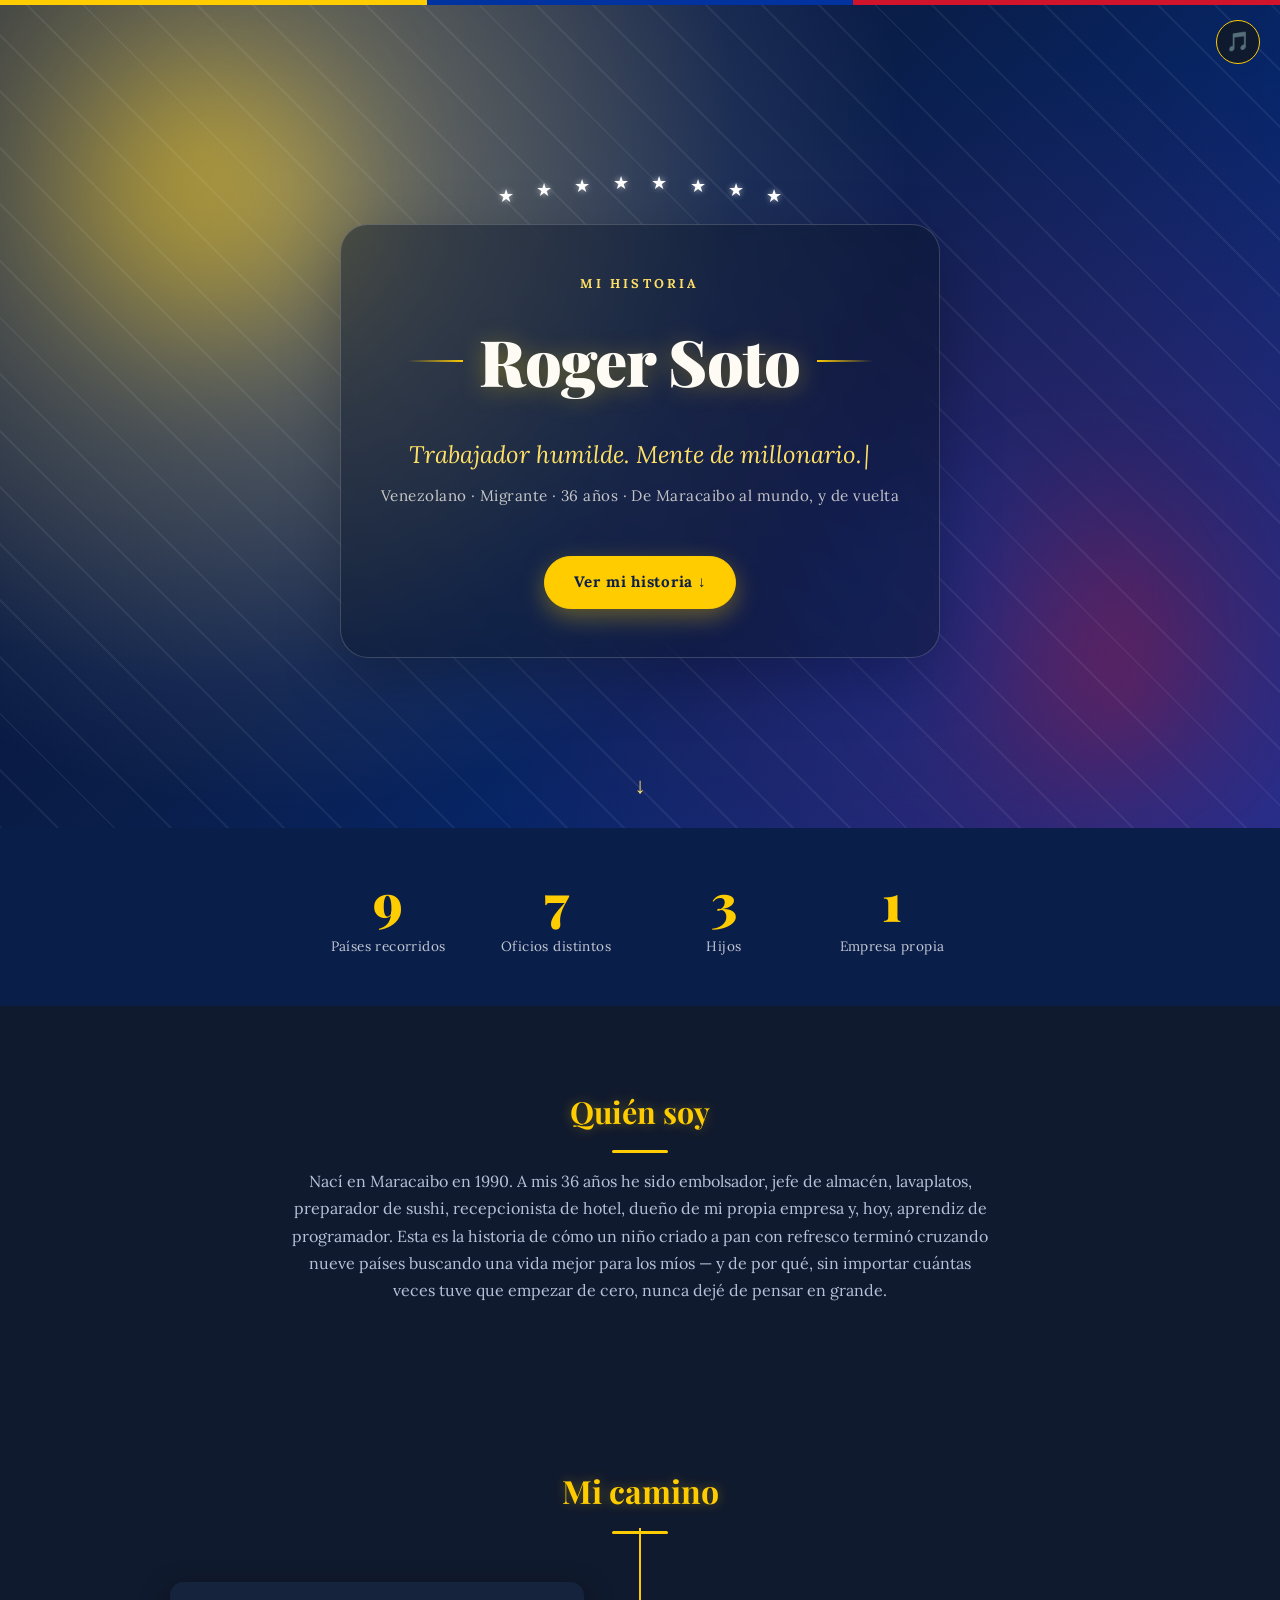
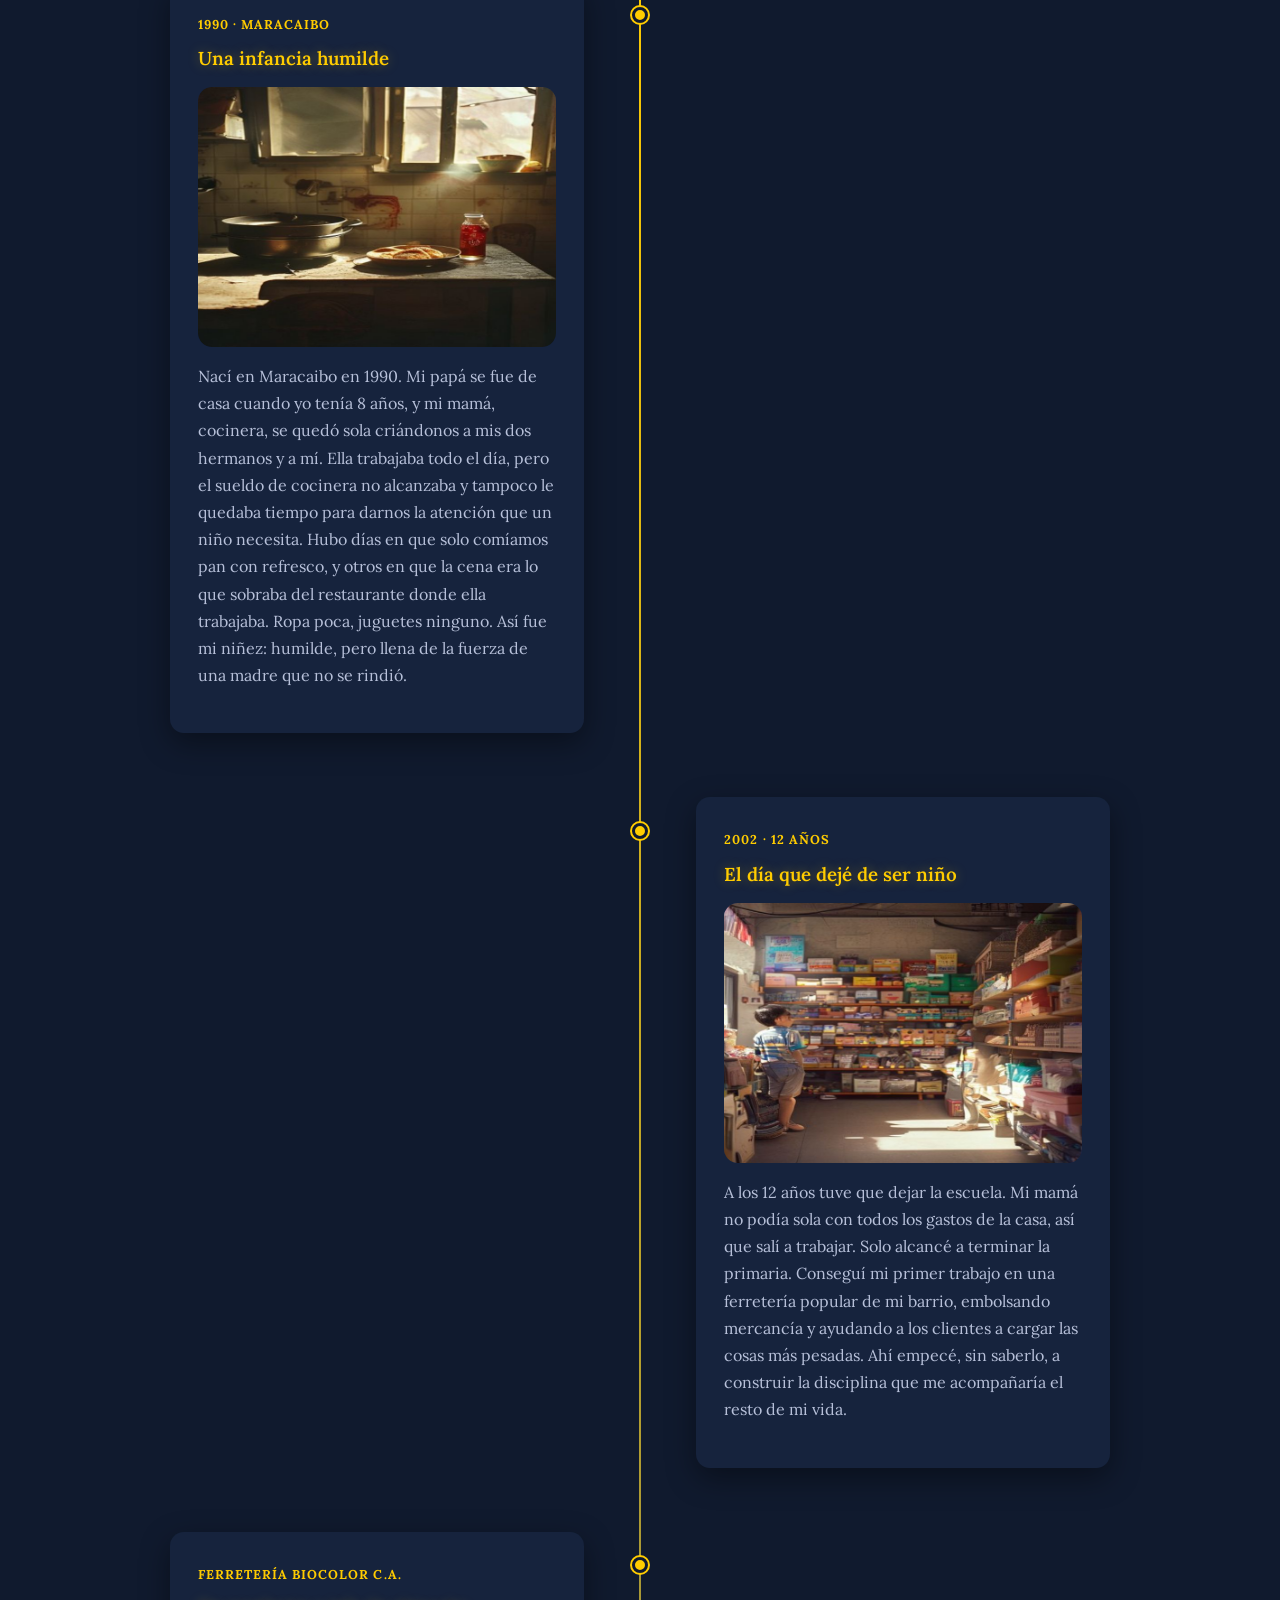
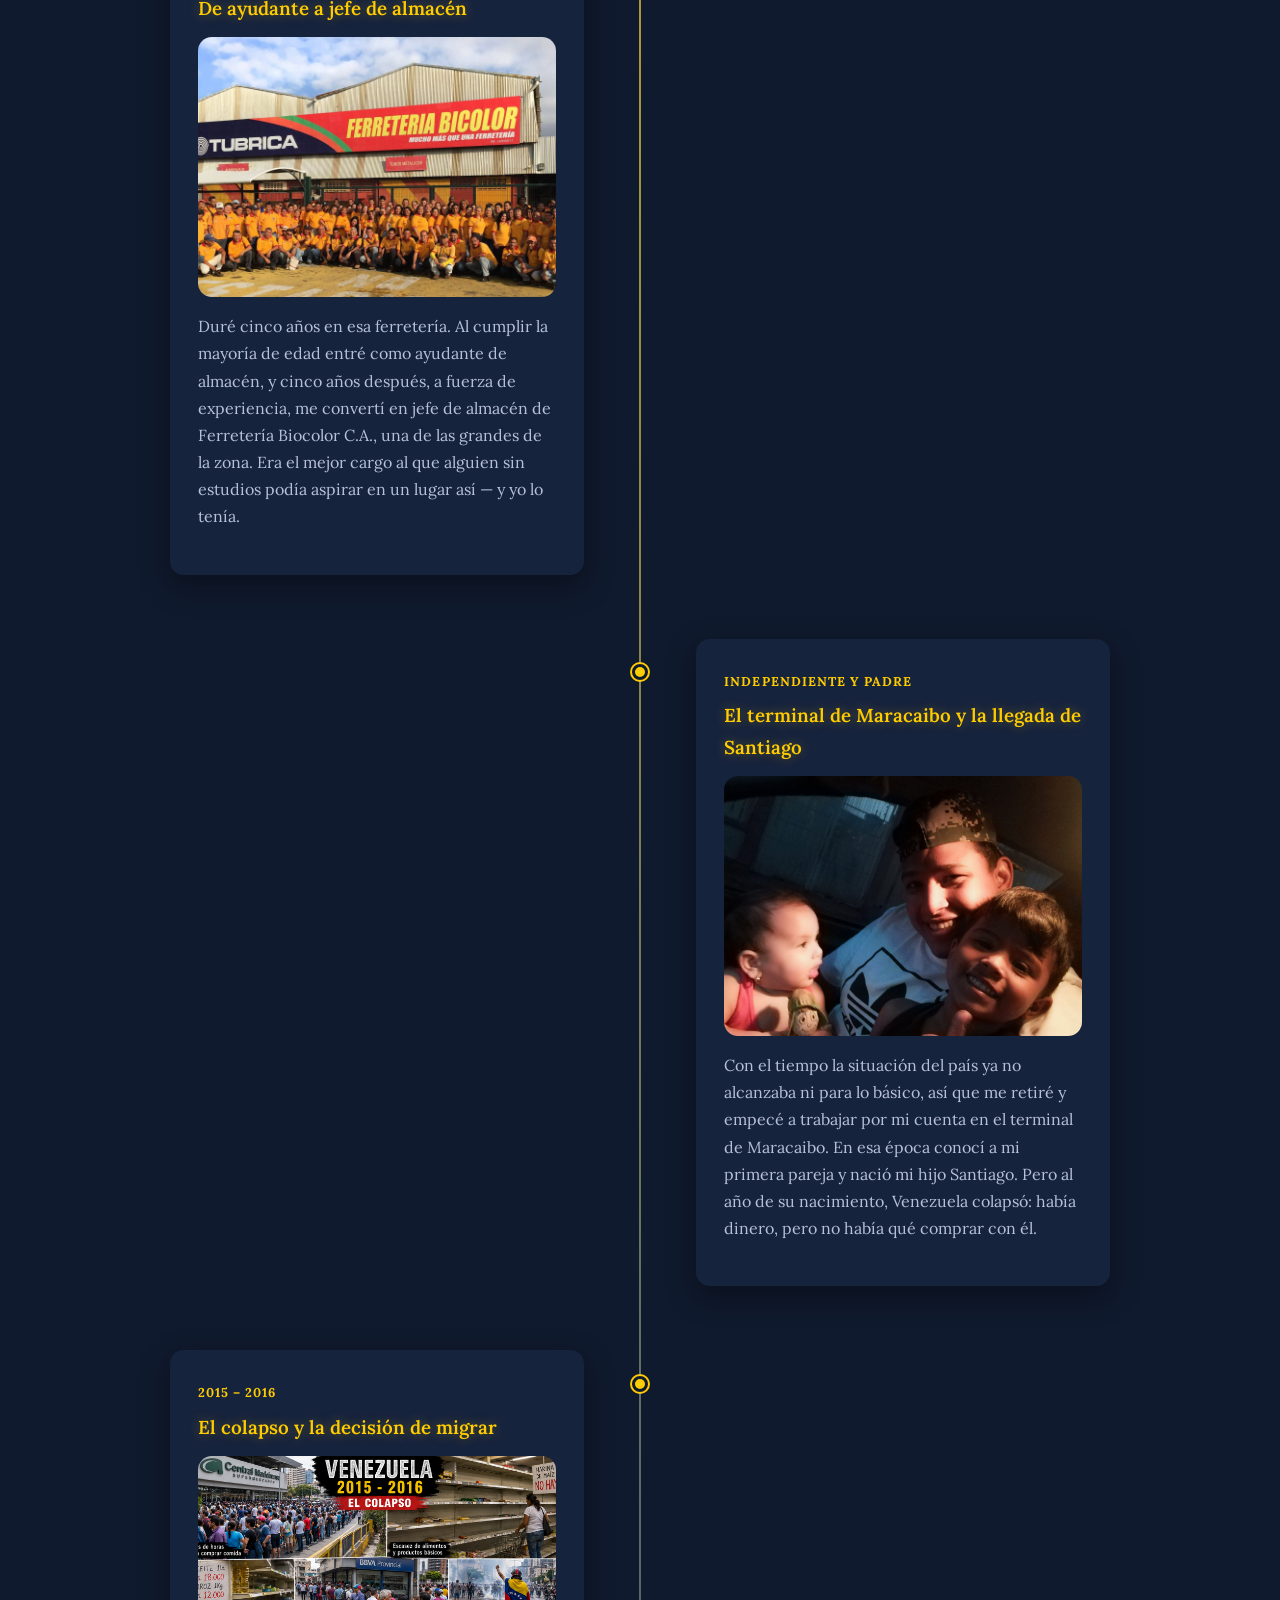
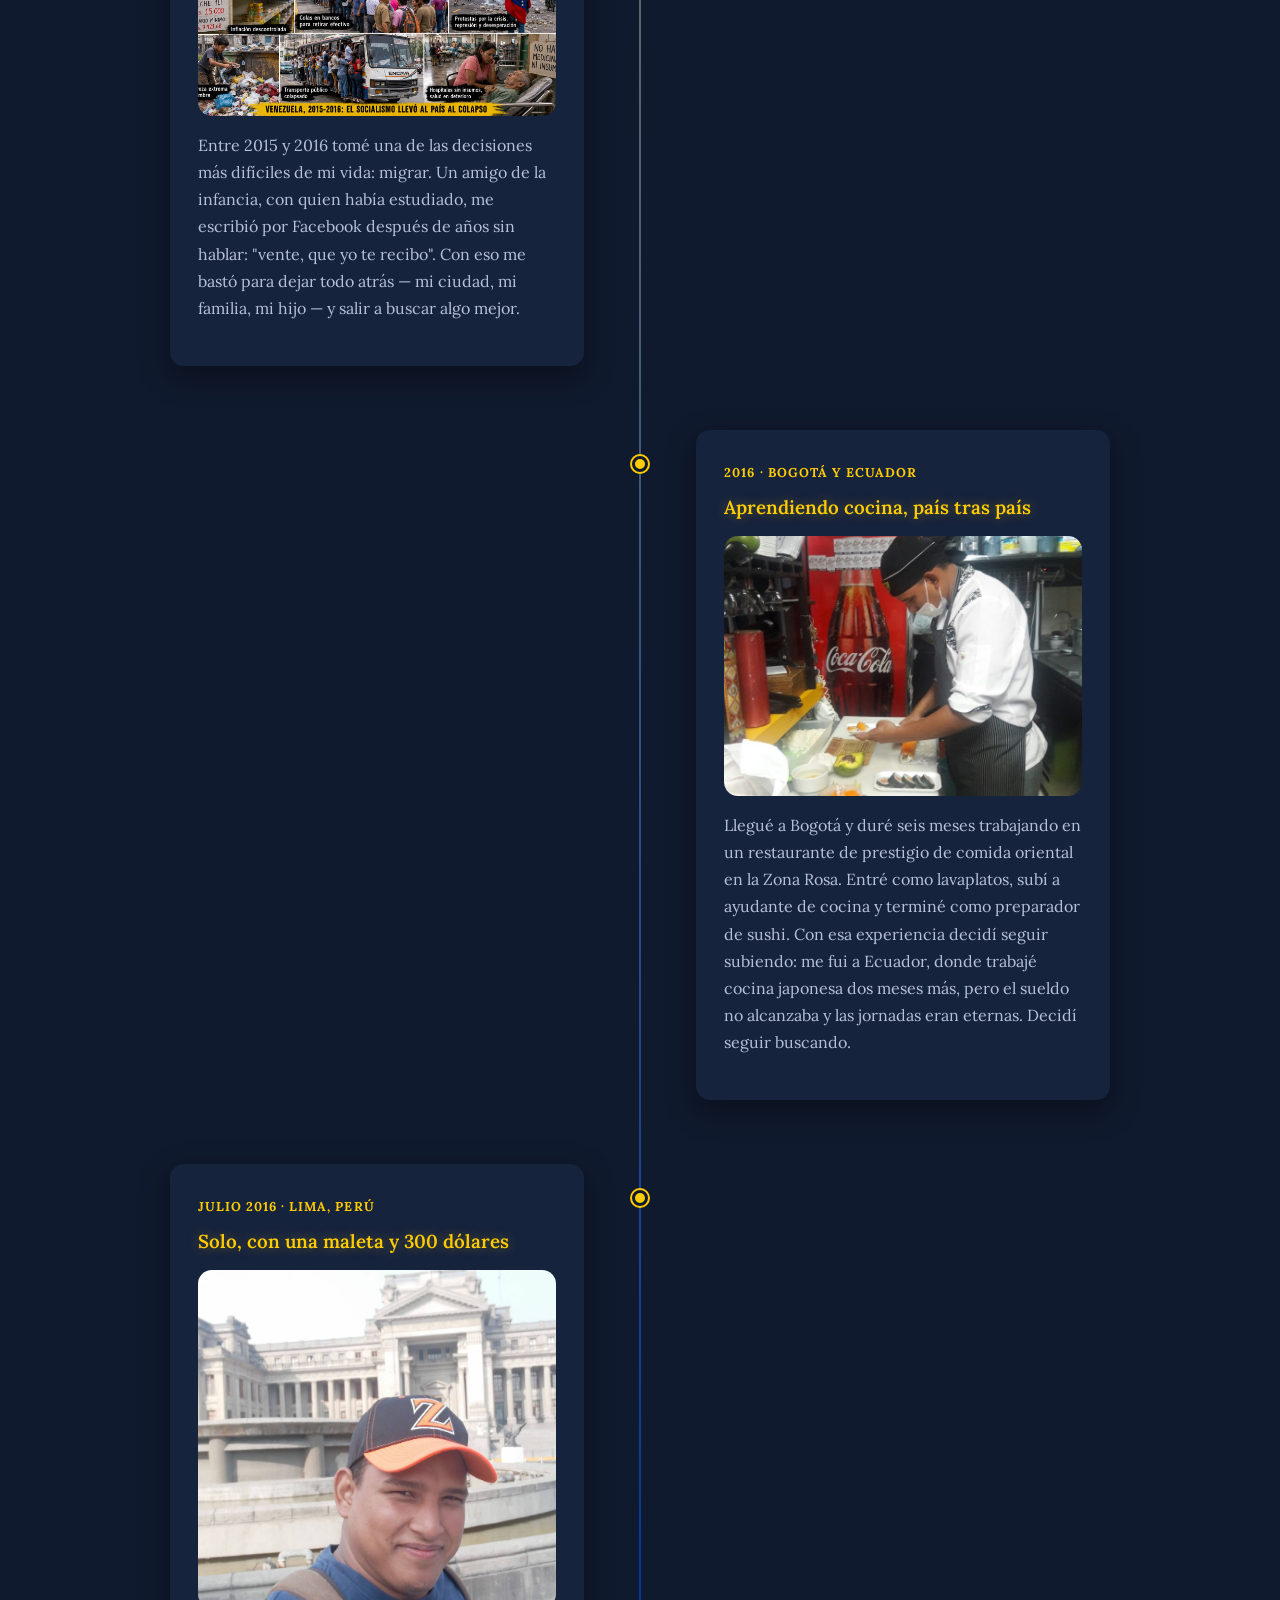
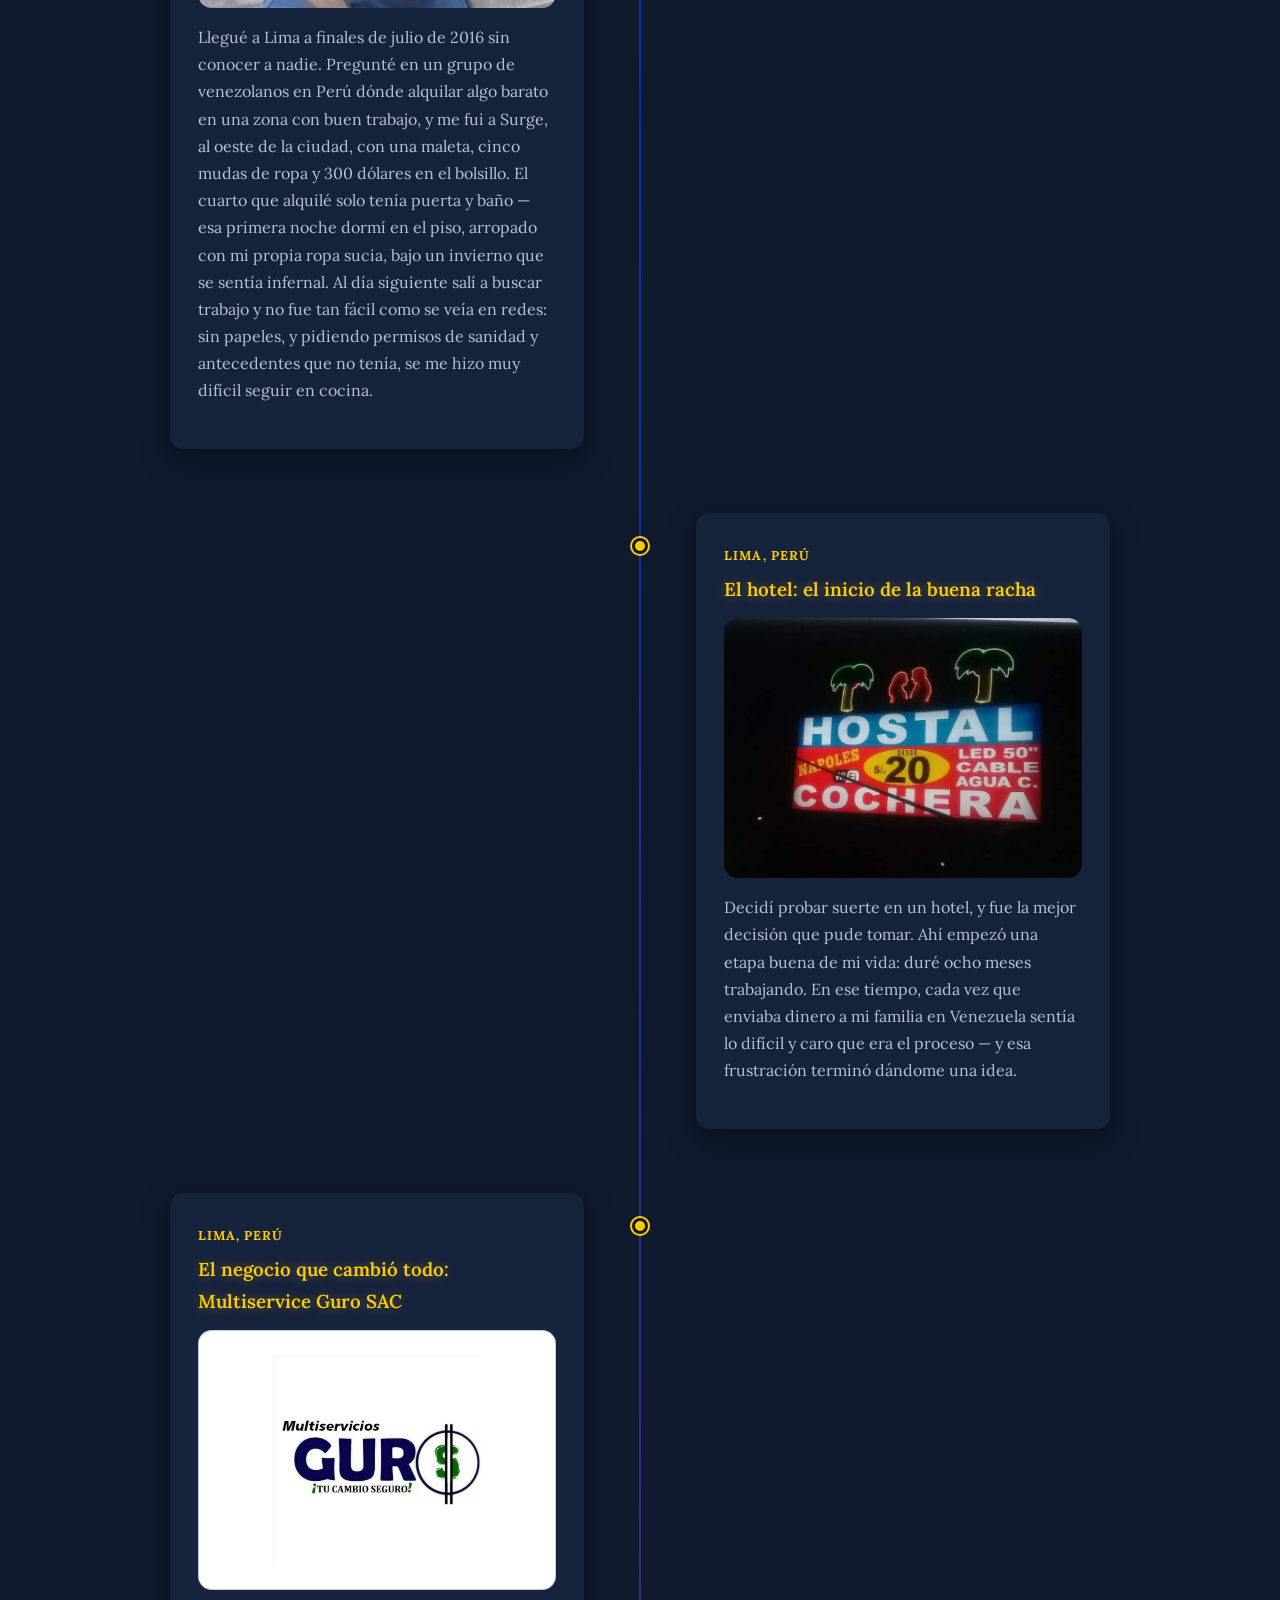
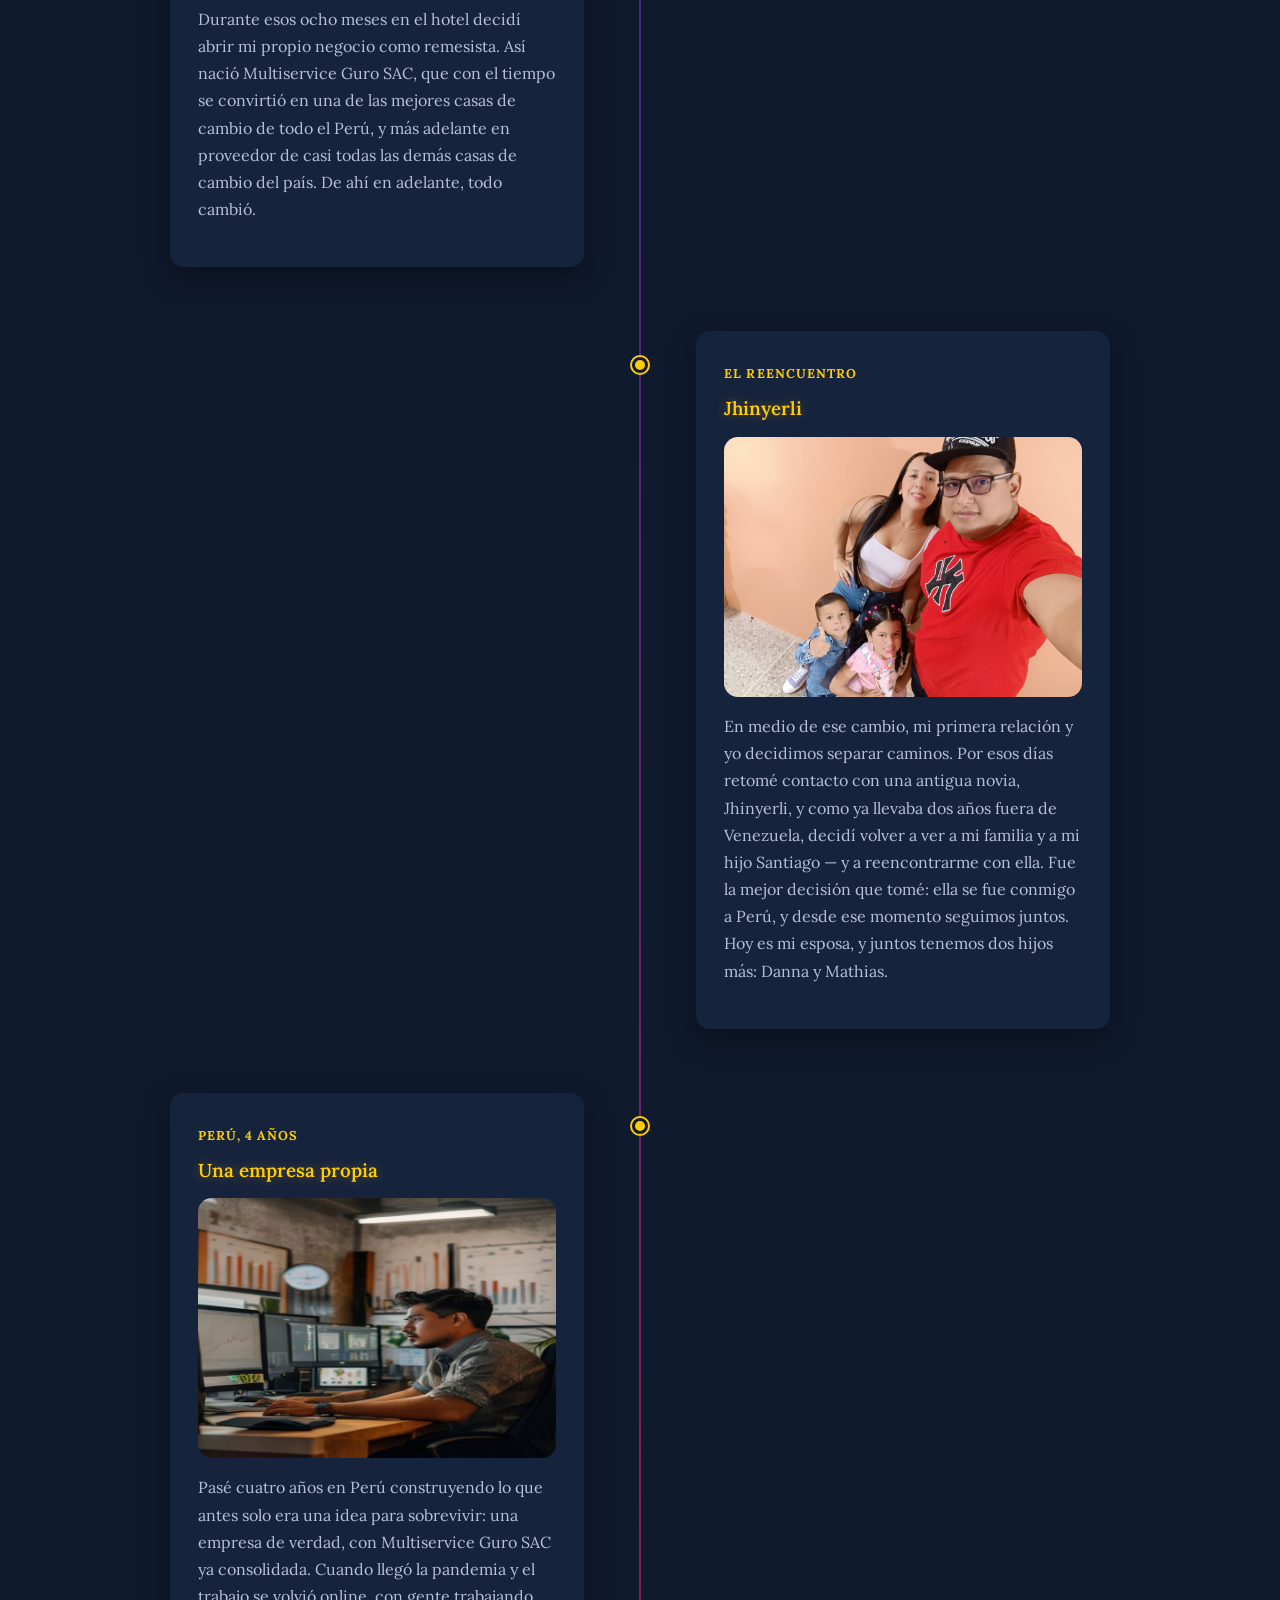
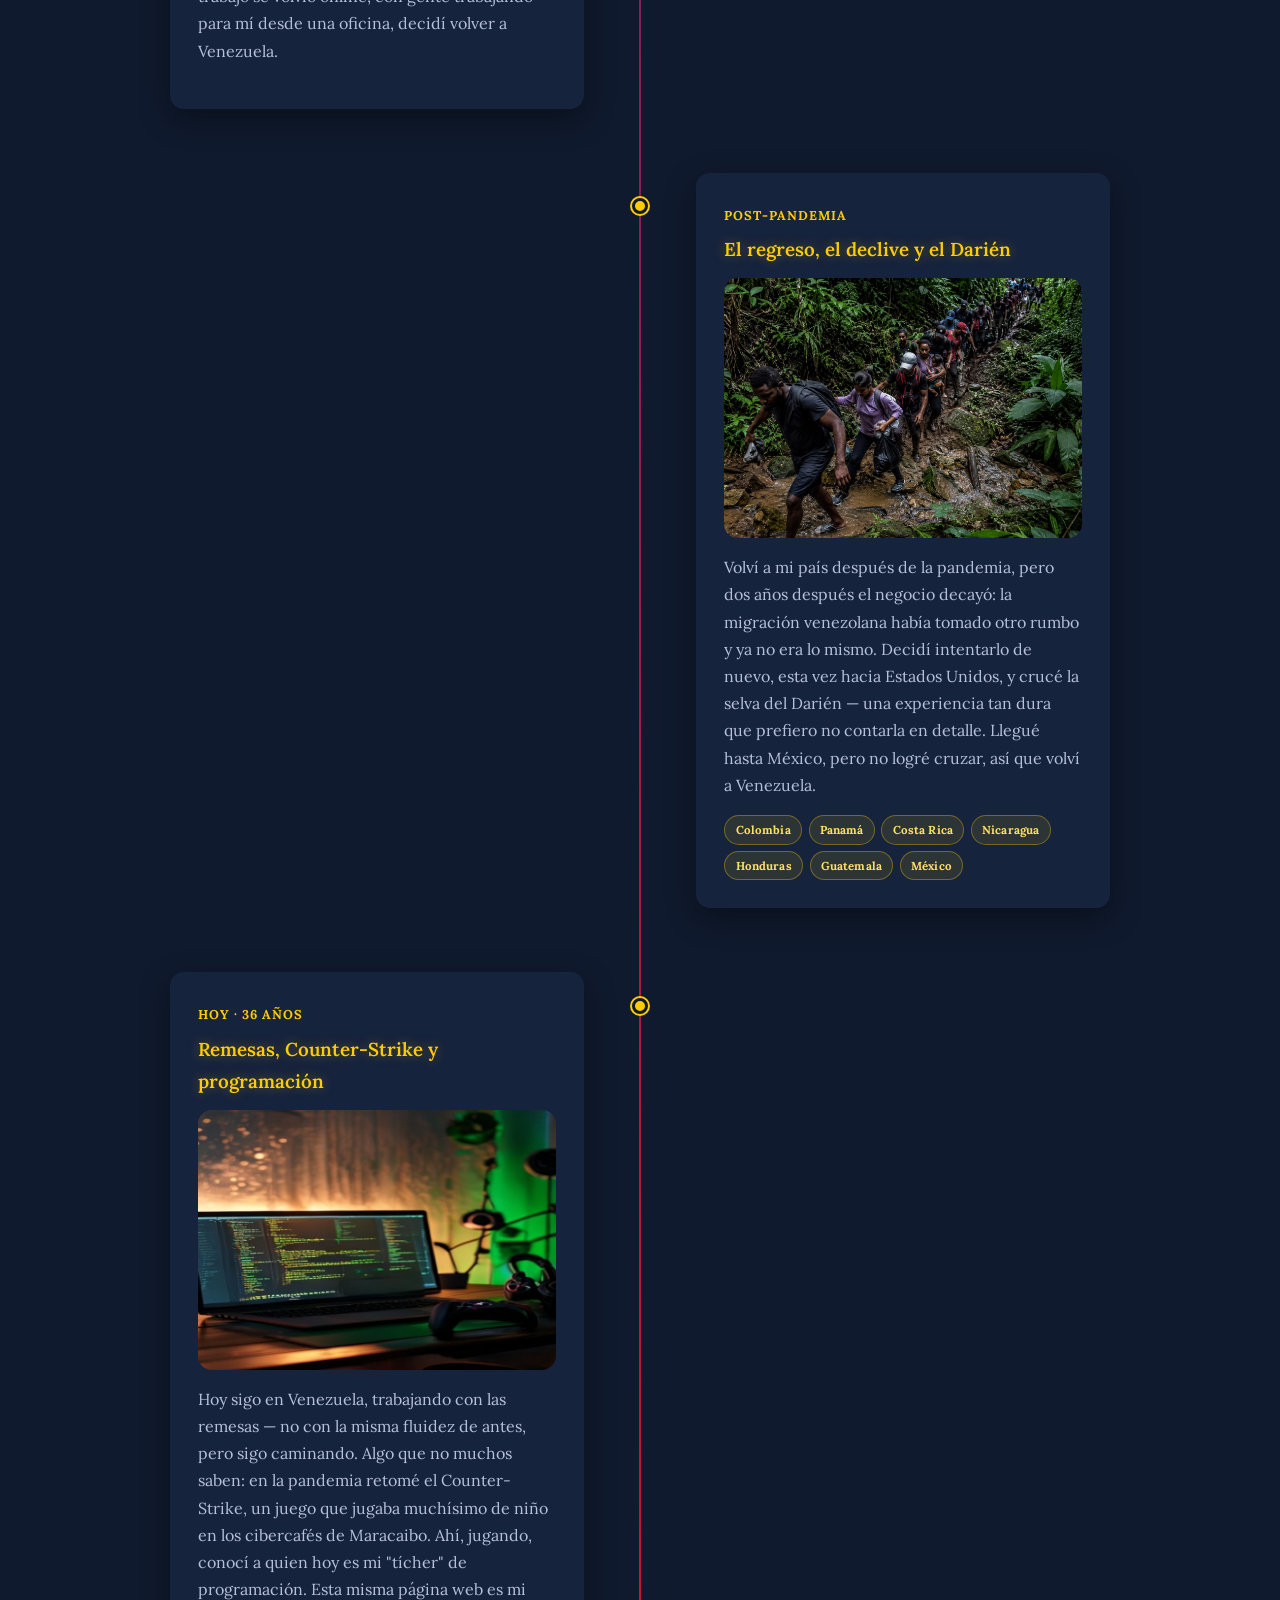
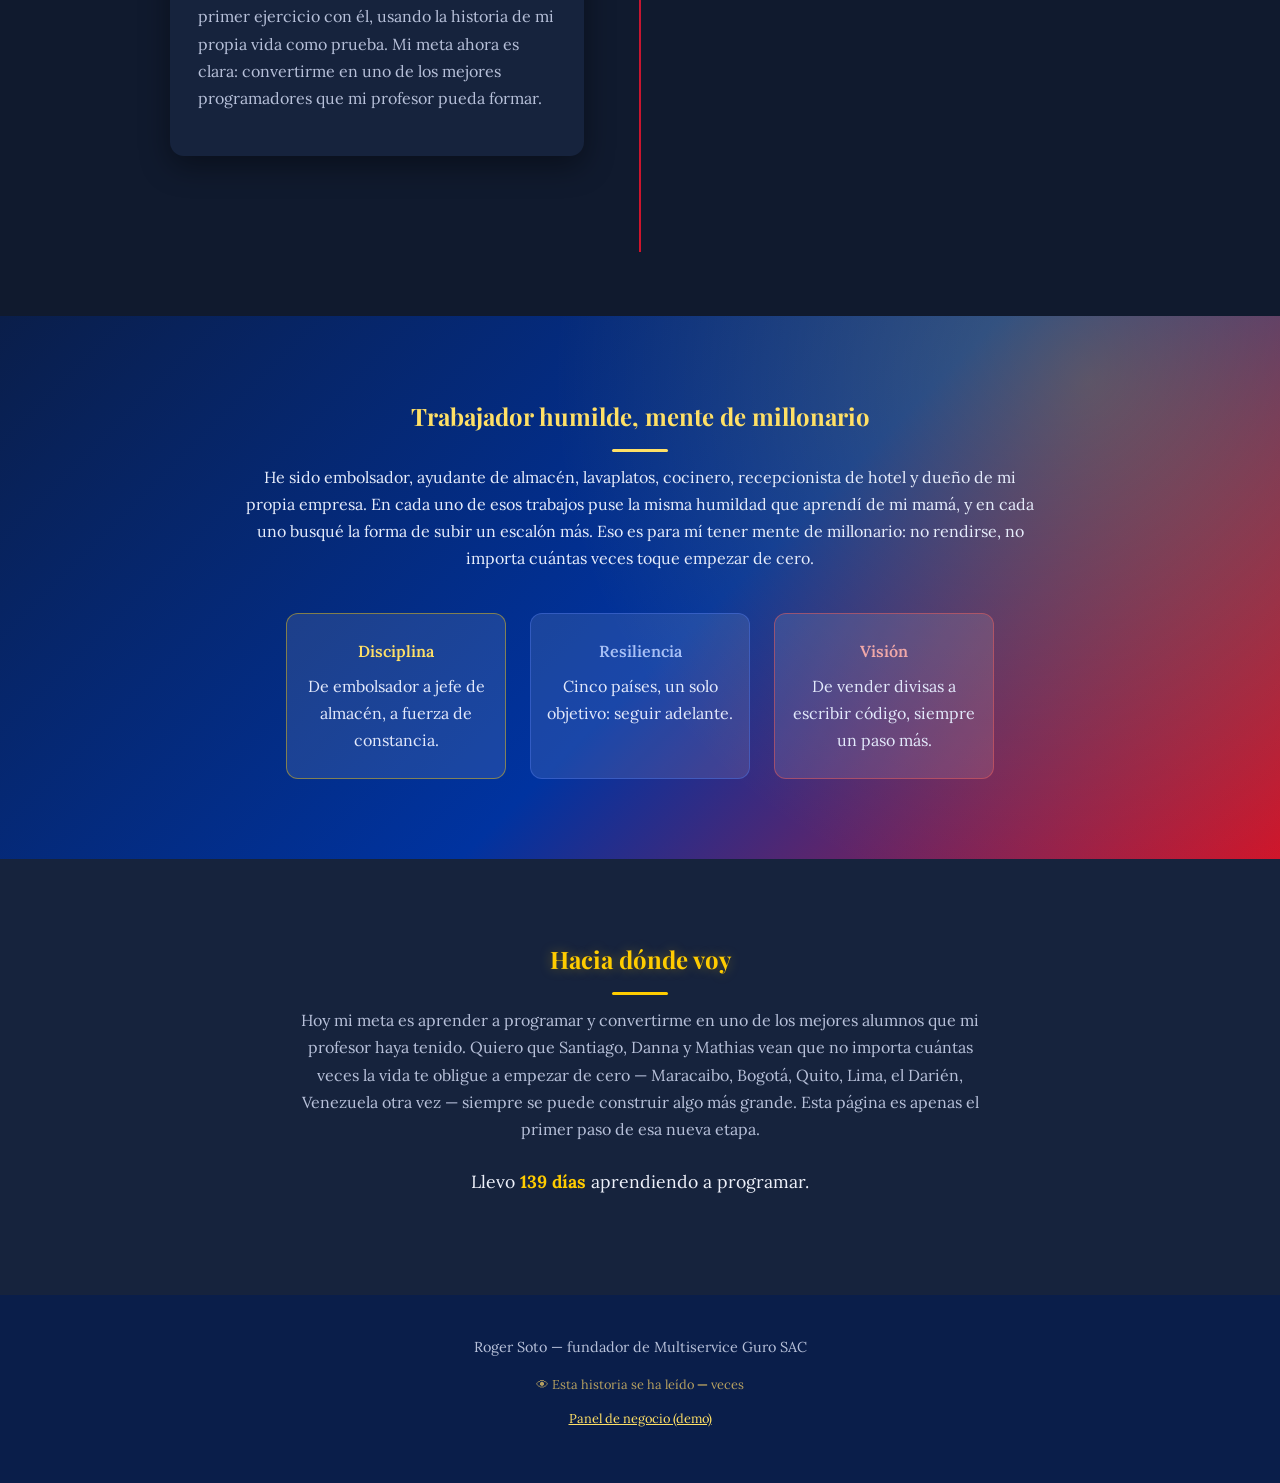
==== commit f59fac34: "Agrega panel de negocio de demostración con login Nueva página panel.html con acceso por usuario/con" ====
--- a/index.html
+++ b/index.html
@@ -398,6 +398,7 @@
 <footer class="footer">
   <p>Roger Soto — fundador de Multiservice Guro SAC</p>
   <p class="contador-visitas">👁 Esta historia se ha leído <strong id="contador-visitas">–</strong> veces</p>
+  <p class="enlace-panel"><a href="panel.html">Panel de negocio (demo)</a></p>
 </footer>
 
 <script src="script.js"></script>
--- a/style.css
+++ b/style.css
@@ -709,6 +709,16 @@
   margin-top: 0.5rem;
   font-size: 0.8rem;
   color: rgba(255, 215, 106, 0.7);
+}
+
+.enlace-panel {
+  margin-top: 0.75rem;
+  font-size: 0.8rem;
+}
+
+.enlace-panel a {
+  color: var(--dorado-claro);
+  text-decoration: underline;
 }
 
 /* RESPONSIVE — mantiene la misma estructura (línea central, tarjetas
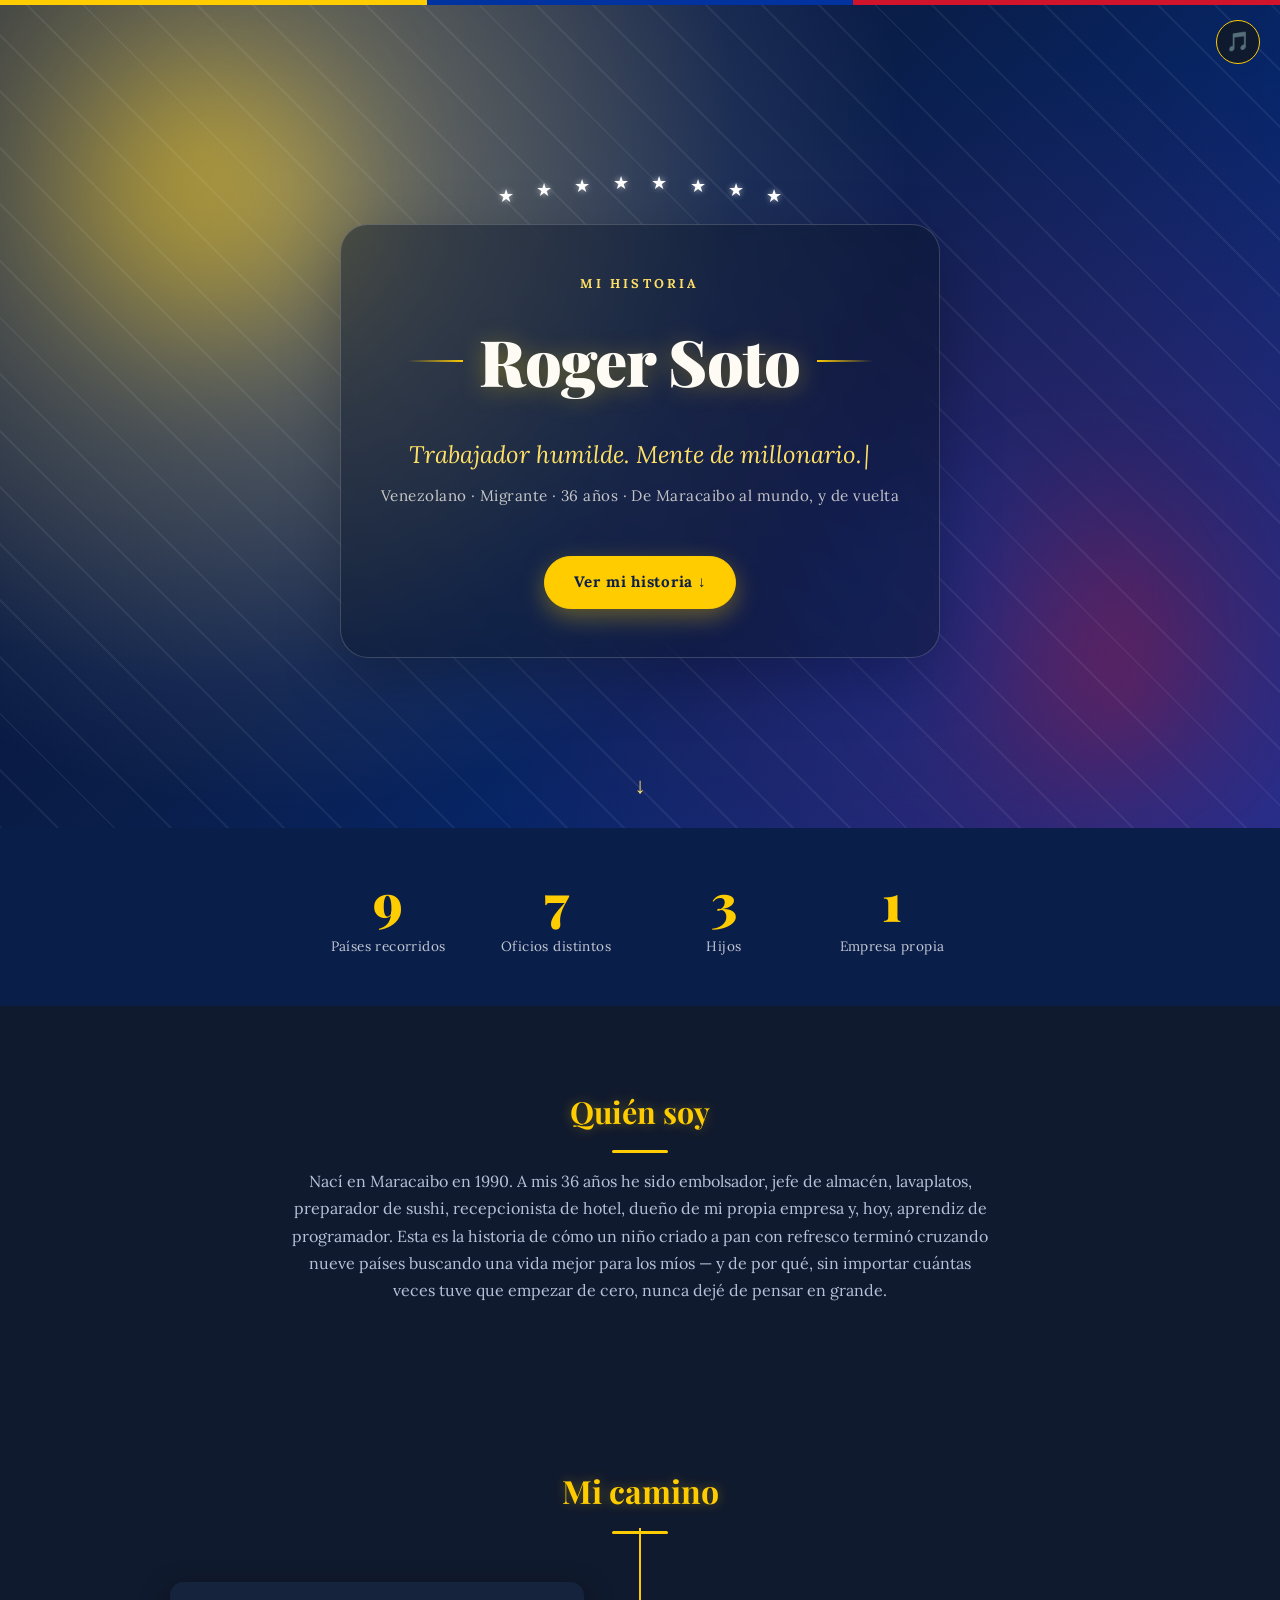
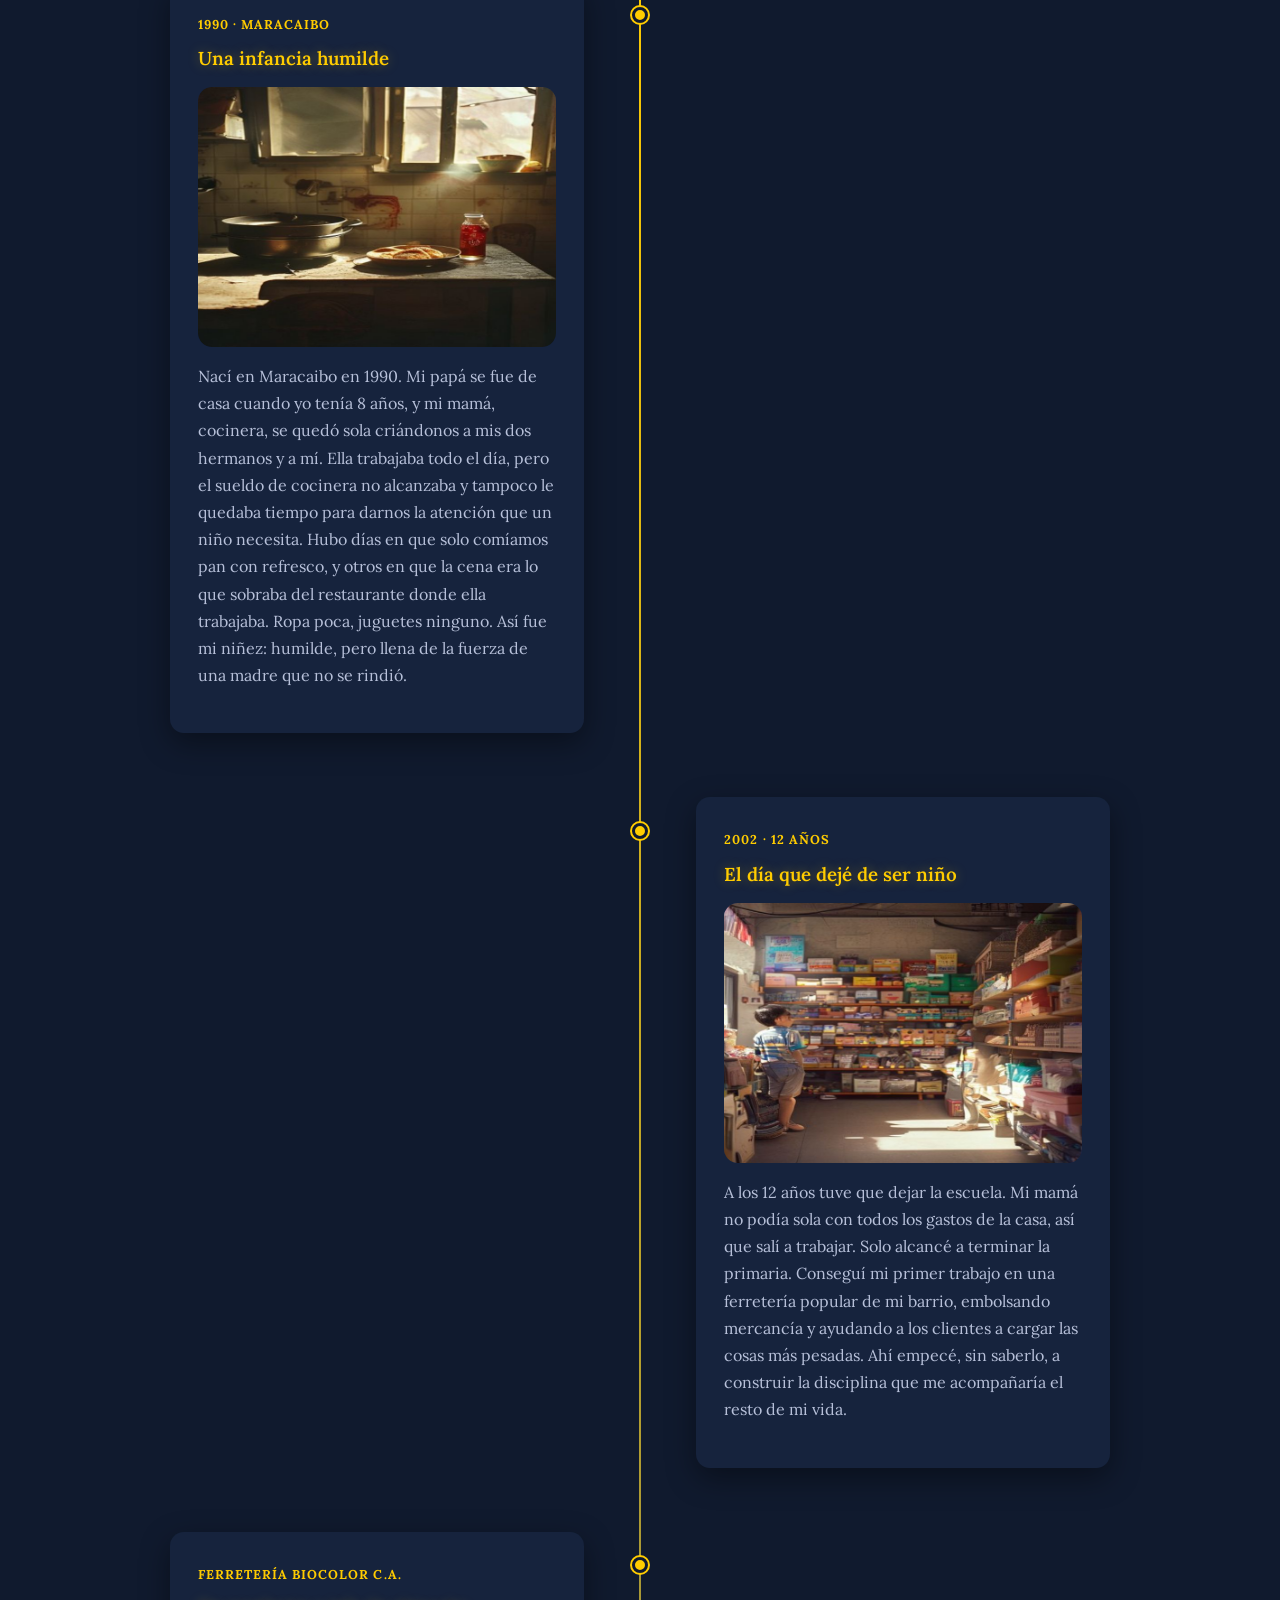
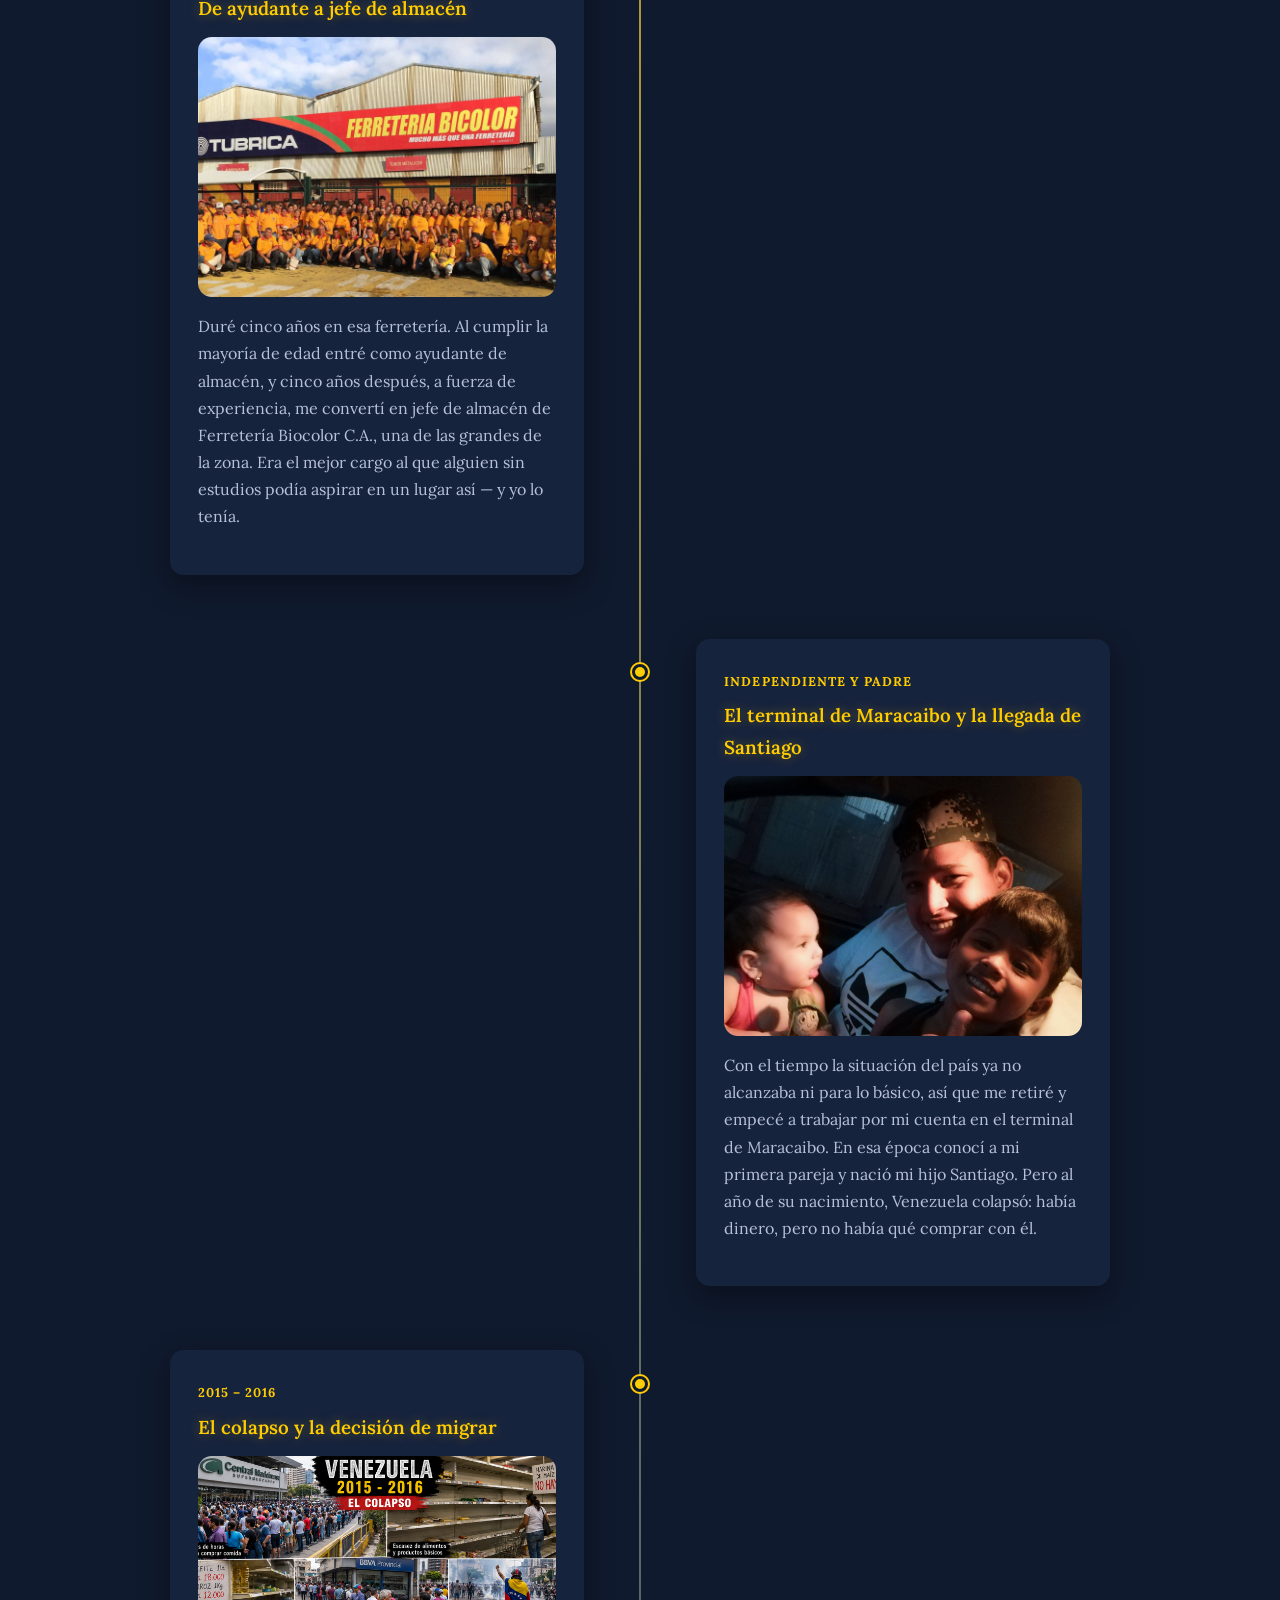
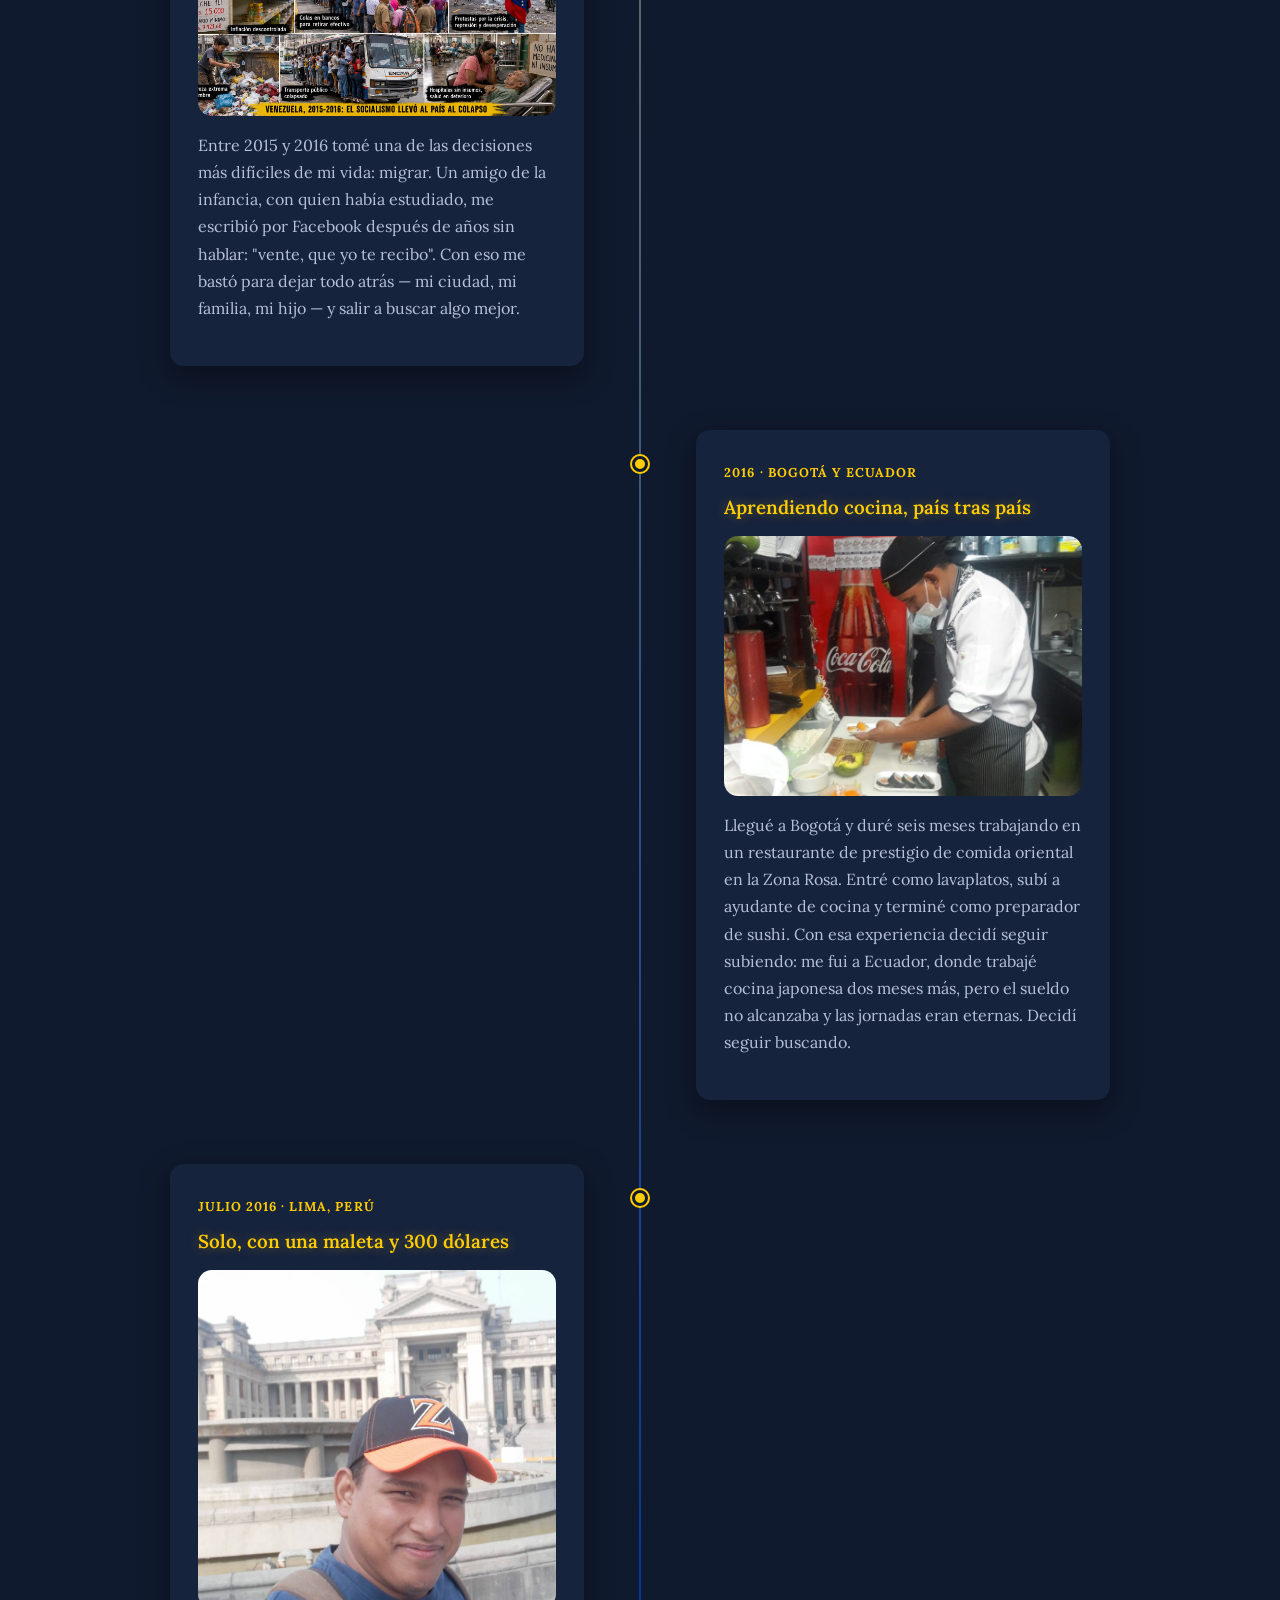
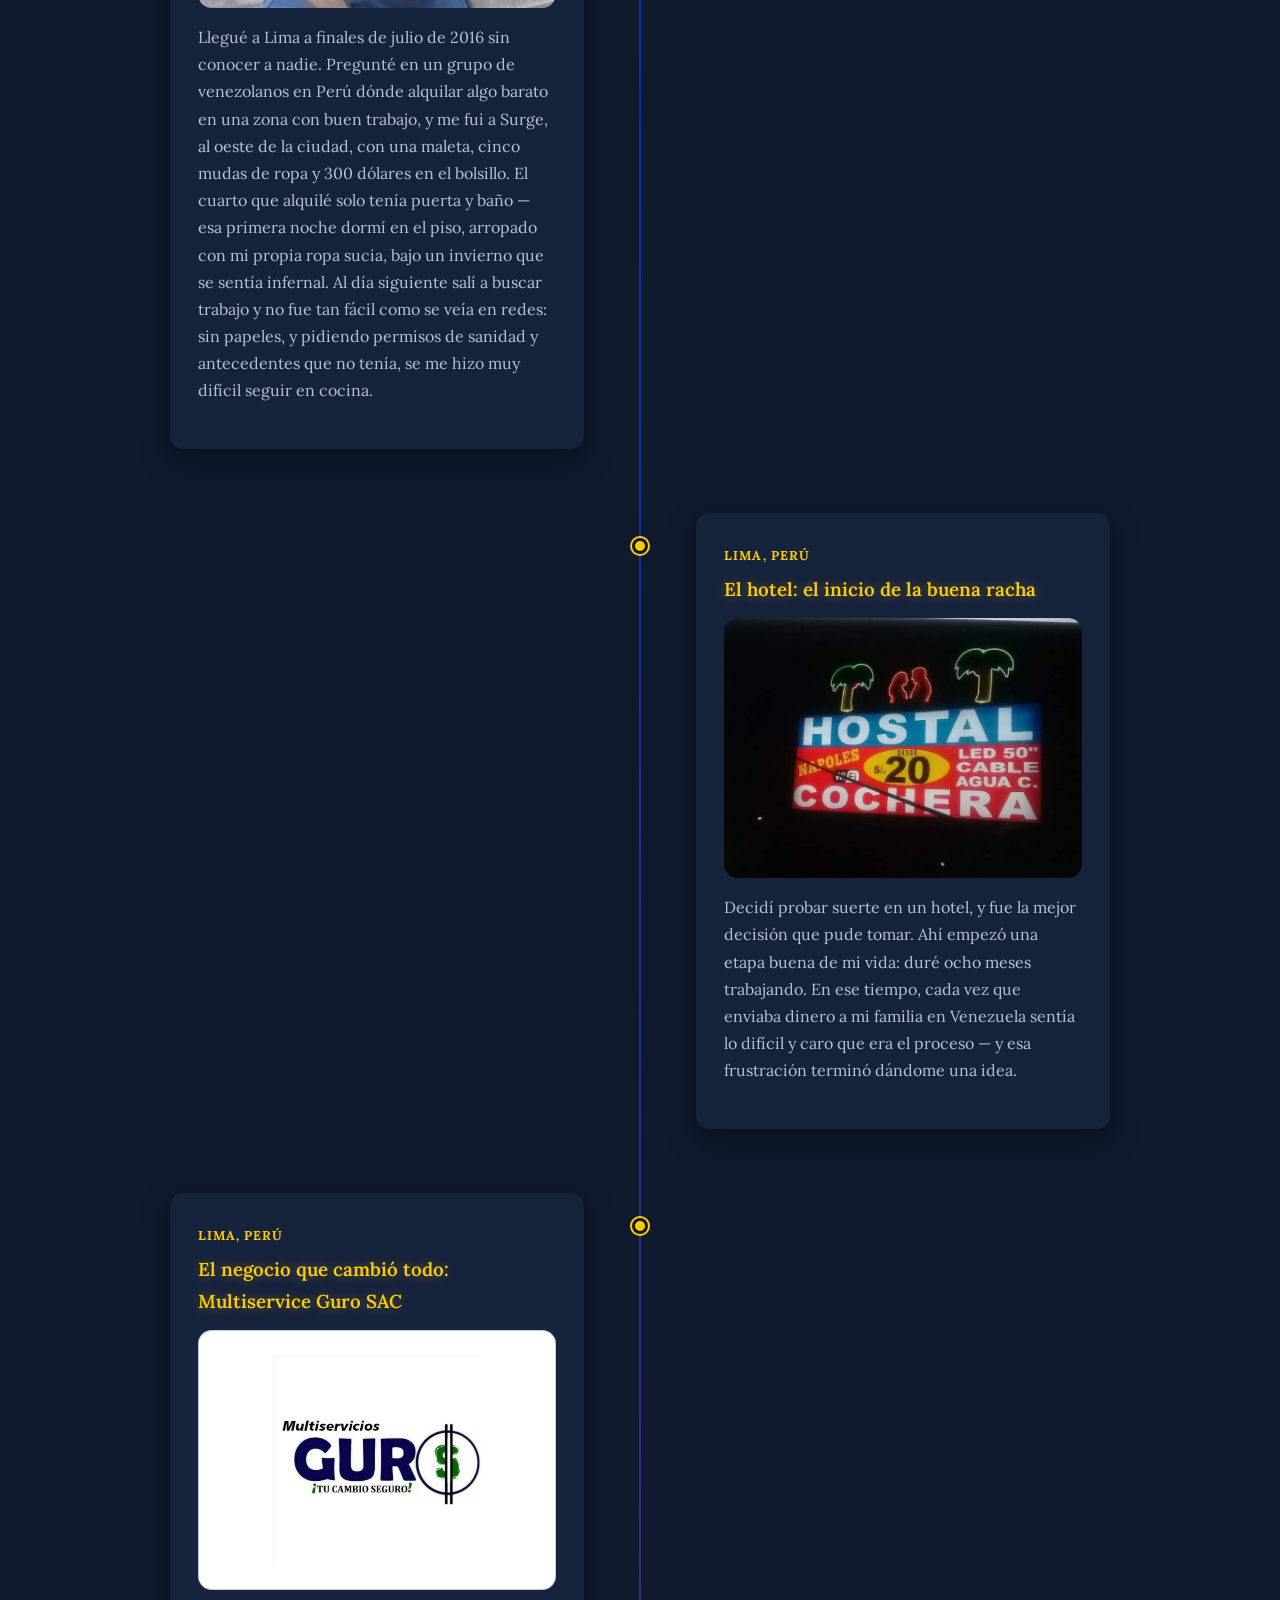
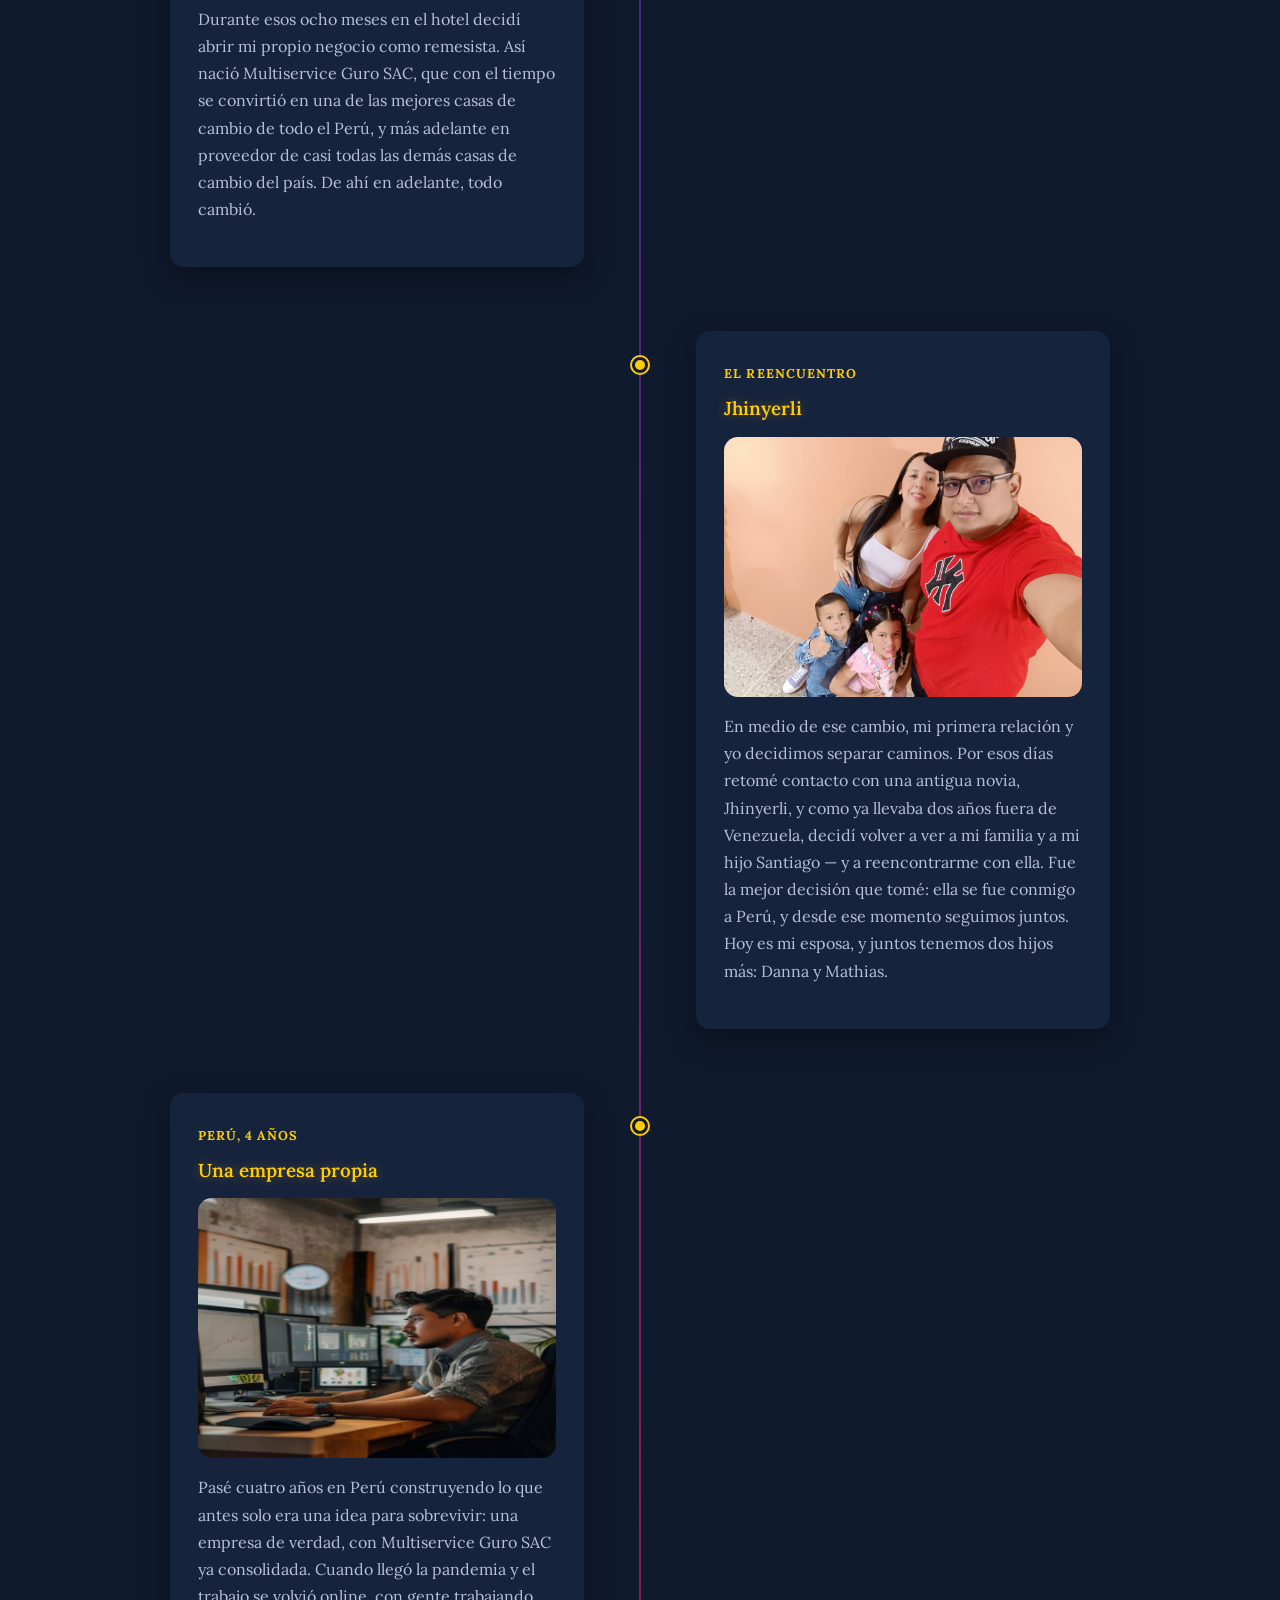
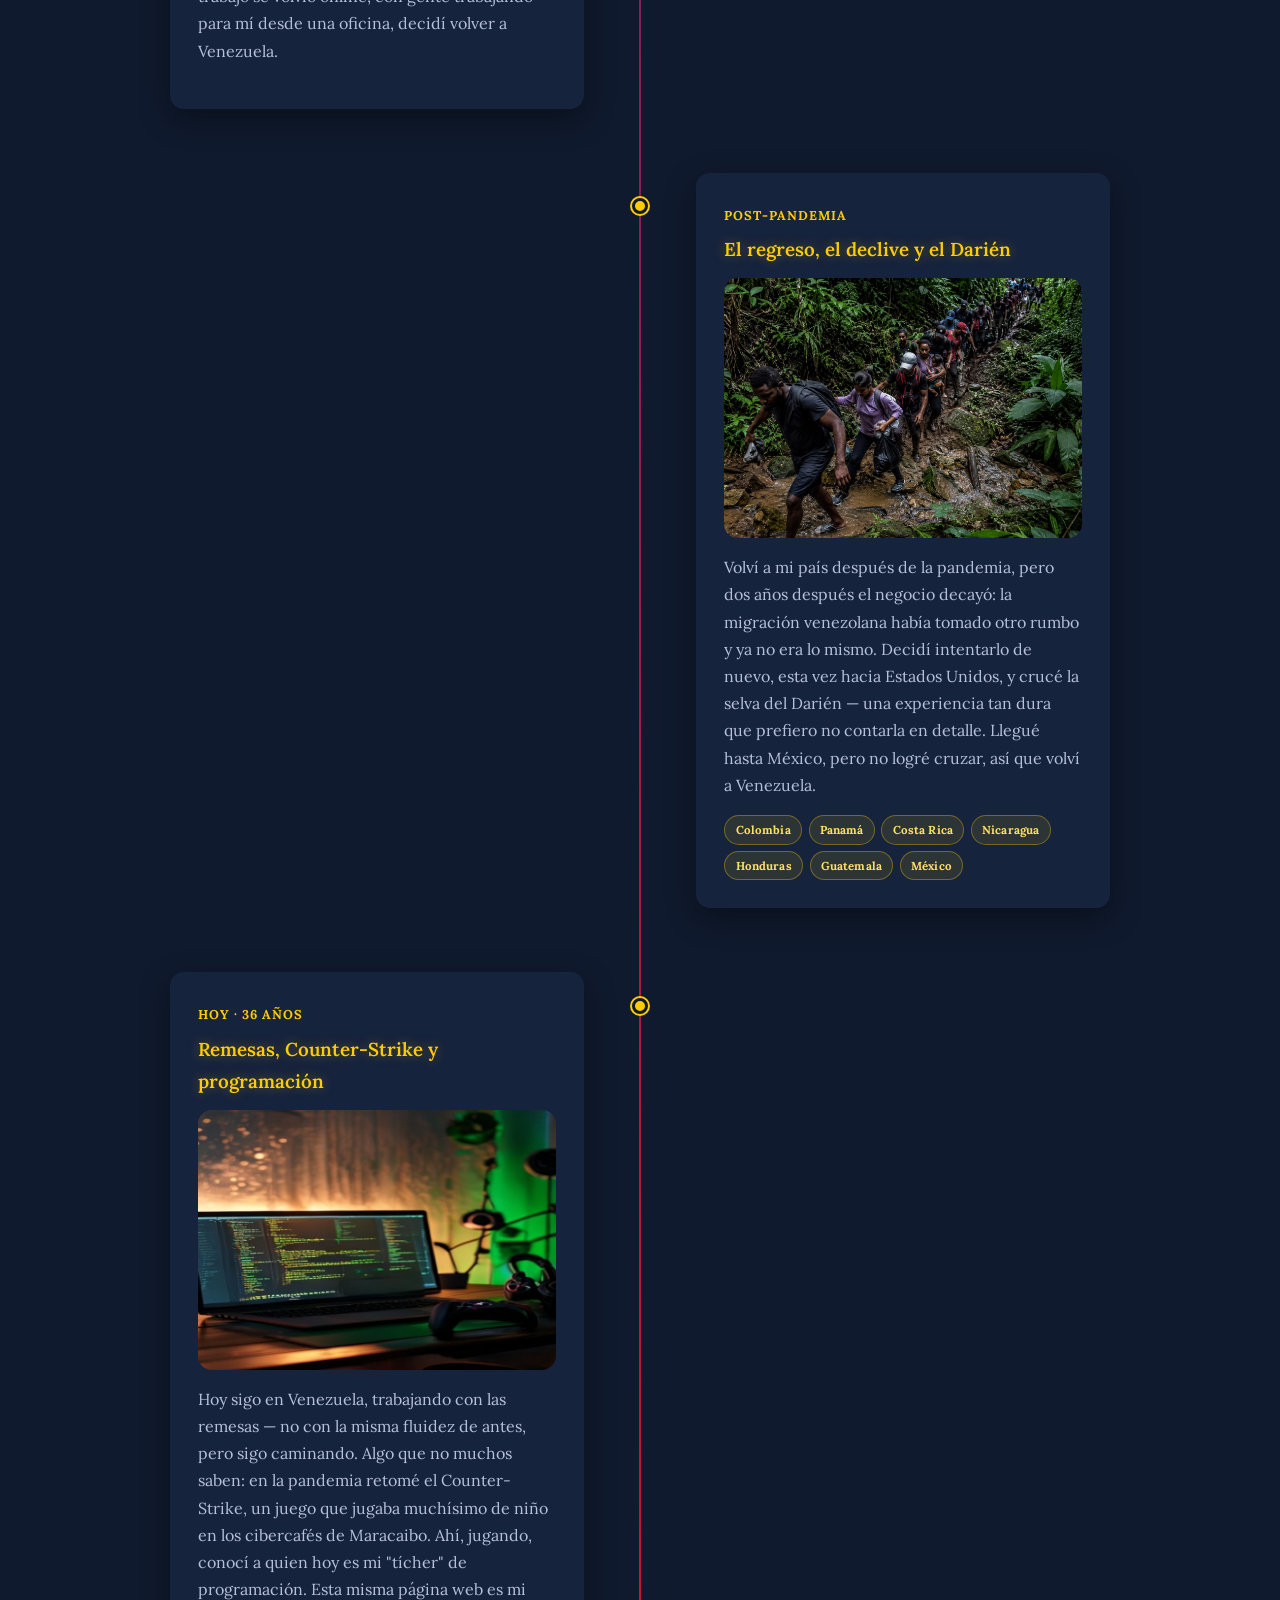
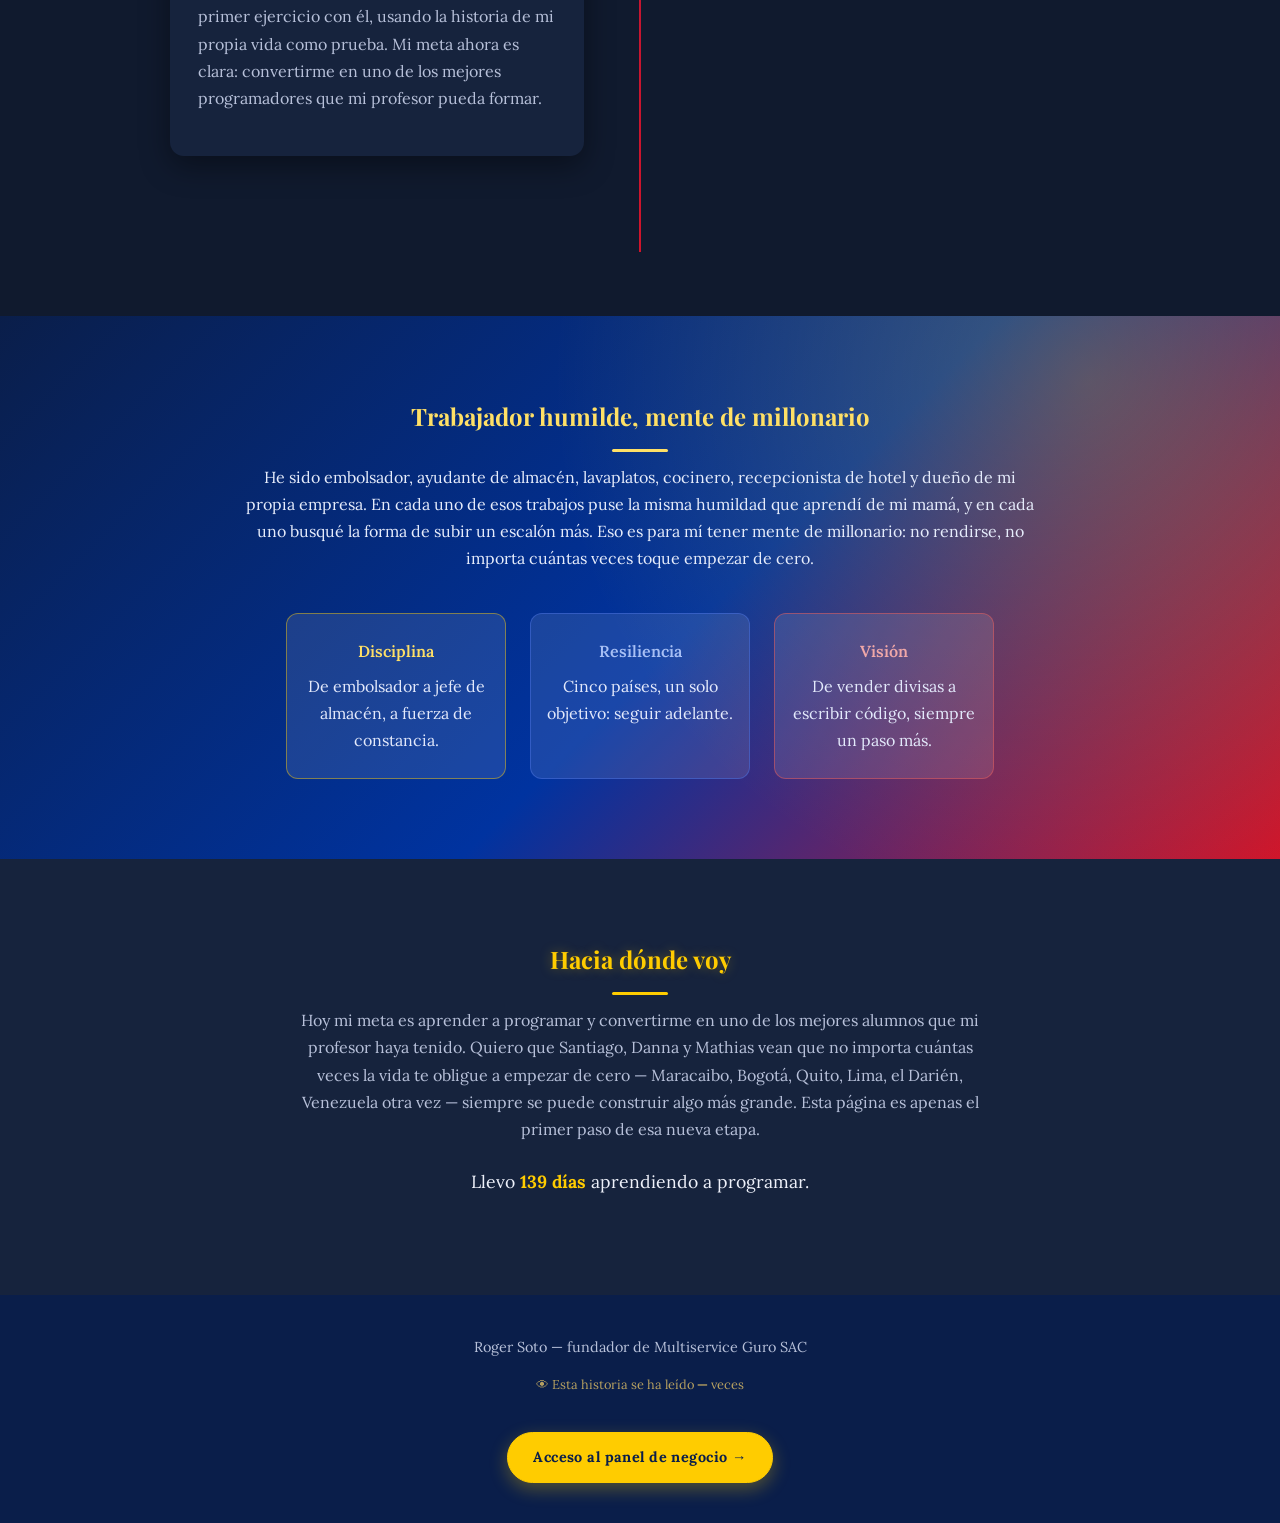
==== commit 57aa21ec: "Cambia el enlace del panel de negocio por un botón visible" ====
--- a/index.html
+++ b/index.html
@@ -398,7 +398,7 @@
 <footer class="footer">
   <p>Roger Soto — fundador de Multiservice Guro SAC</p>
   <p class="contador-visitas">👁 Esta historia se ha leído <strong id="contador-visitas">–</strong> veces</p>
-  <p class="enlace-panel"><a href="panel.html">Panel de negocio (demo)</a></p>
+  <a href="panel.html" class="btn-panel">Acceso al panel de negocio →</a>
 </footer>
 
 <script src="script.js"></script>
--- a/style.css
+++ b/style.css
@@ -711,14 +711,26 @@
   color: rgba(255, 215, 106, 0.7);
 }
 
-.enlace-panel {
-  margin-top: 0.75rem;
-  font-size: 0.8rem;
-}
-
-.enlace-panel a {
-  color: var(--dorado-claro);
-  text-decoration: underline;
+.btn-panel {
+  display: inline-block;
+  margin-top: 1.5rem;
+  padding: 0.75rem 1.6rem;
+  border: 1px solid var(--dorado);
+  border-radius: 999px;
+  background: var(--dorado);
+  color: var(--azul-osc);
+  text-decoration: none;
+  font-weight: bold;
+  font-size: 0.9rem;
+  letter-spacing: 0.03em;
+  transition: background 0.2s ease, transform 0.2s ease, box-shadow 0.2s ease;
+  box-shadow: 0 6px 18px rgba(255, 204, 0, 0.3);
+}
+
+.btn-panel:hover {
+  background: var(--dorado-claro);
+  transform: translateY(-2px);
+  box-shadow: 0 10px 24px rgba(255, 204, 0, 0.4);
 }
 
 /* RESPONSIVE — mantiene la misma estructura (línea central, tarjetas
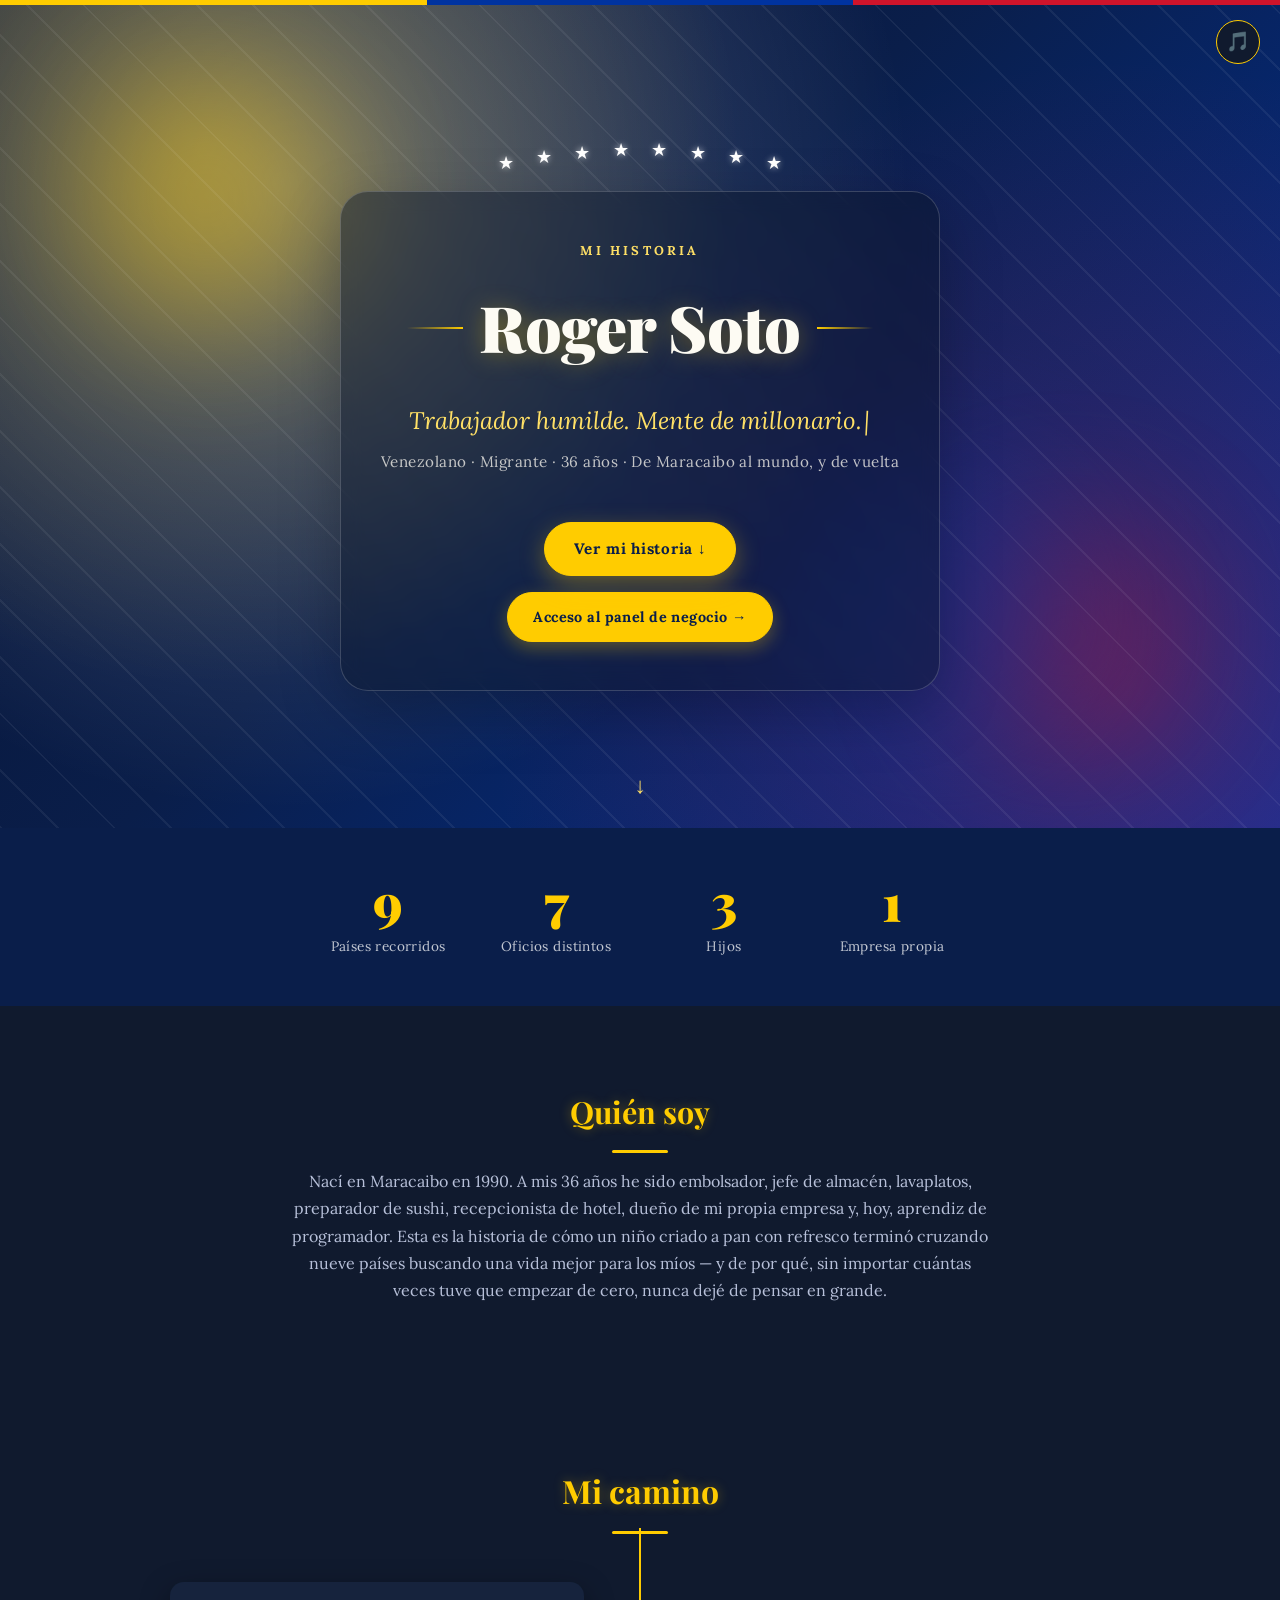
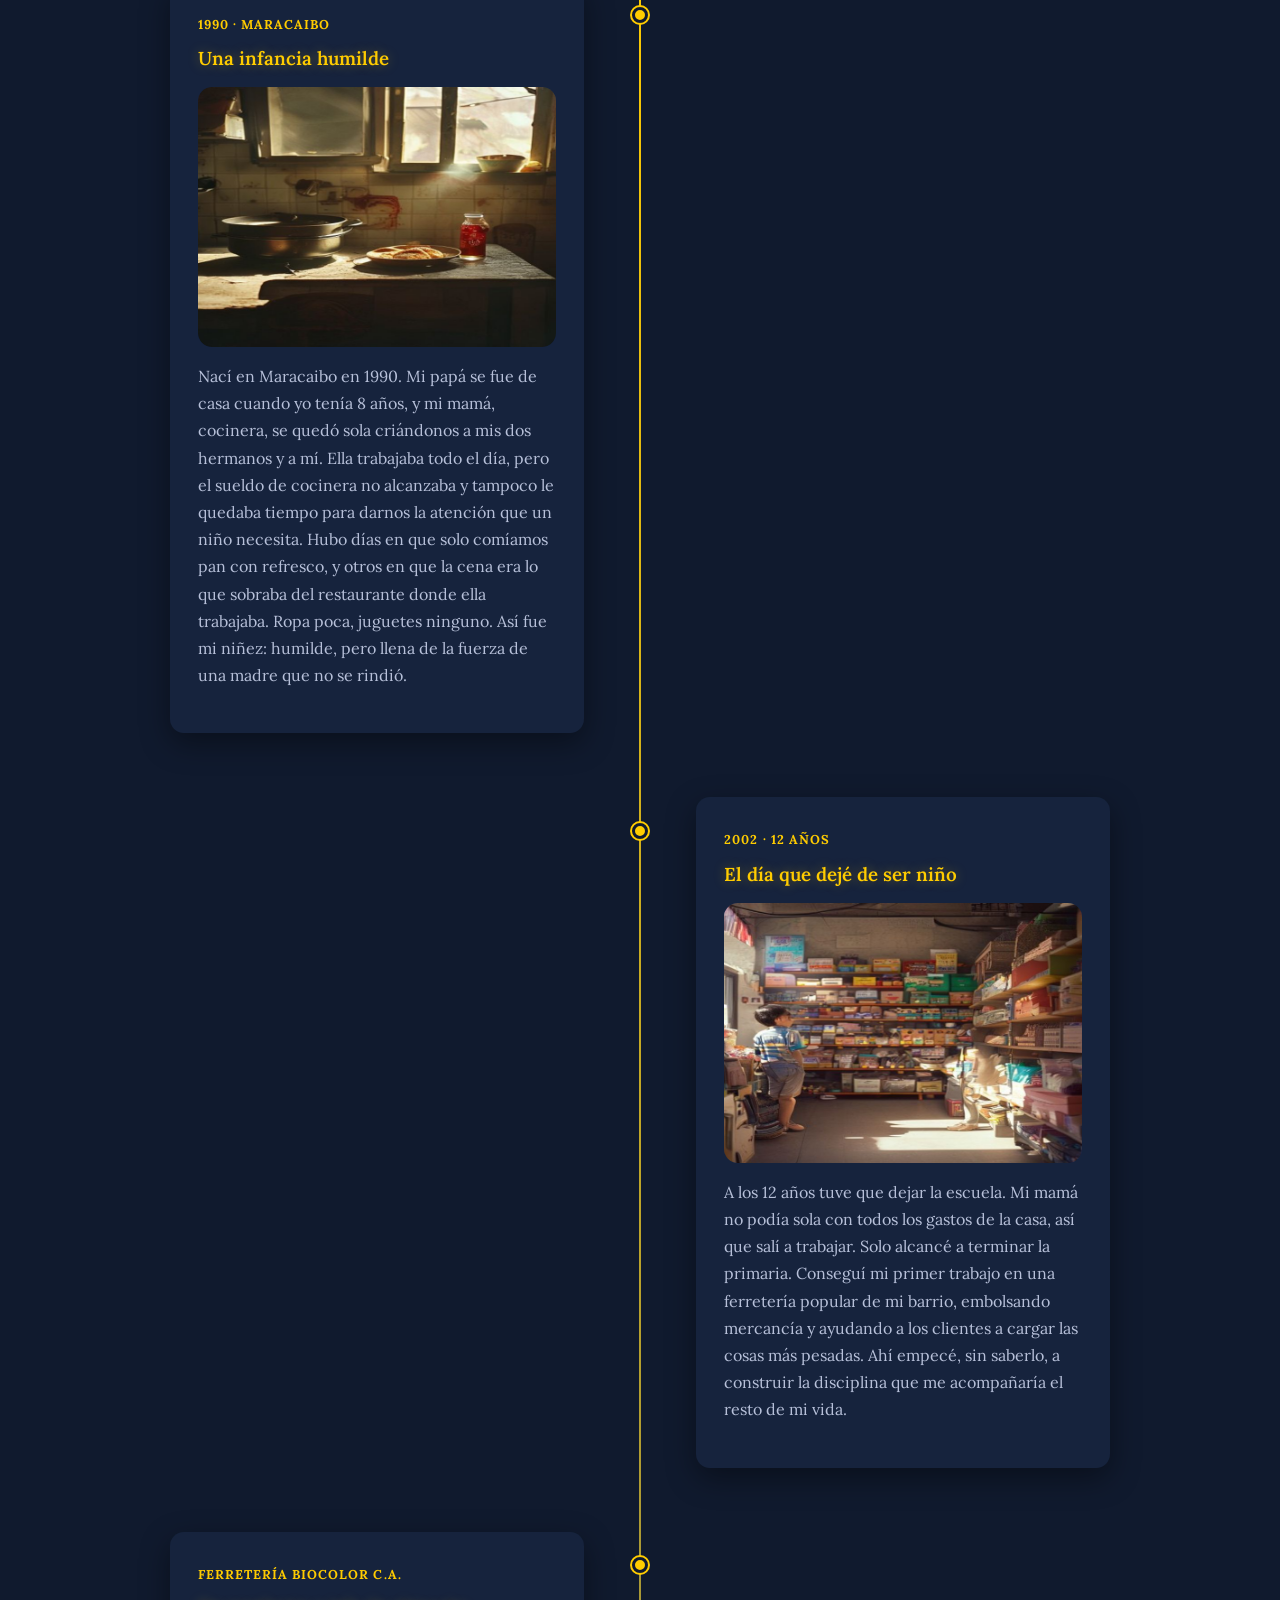
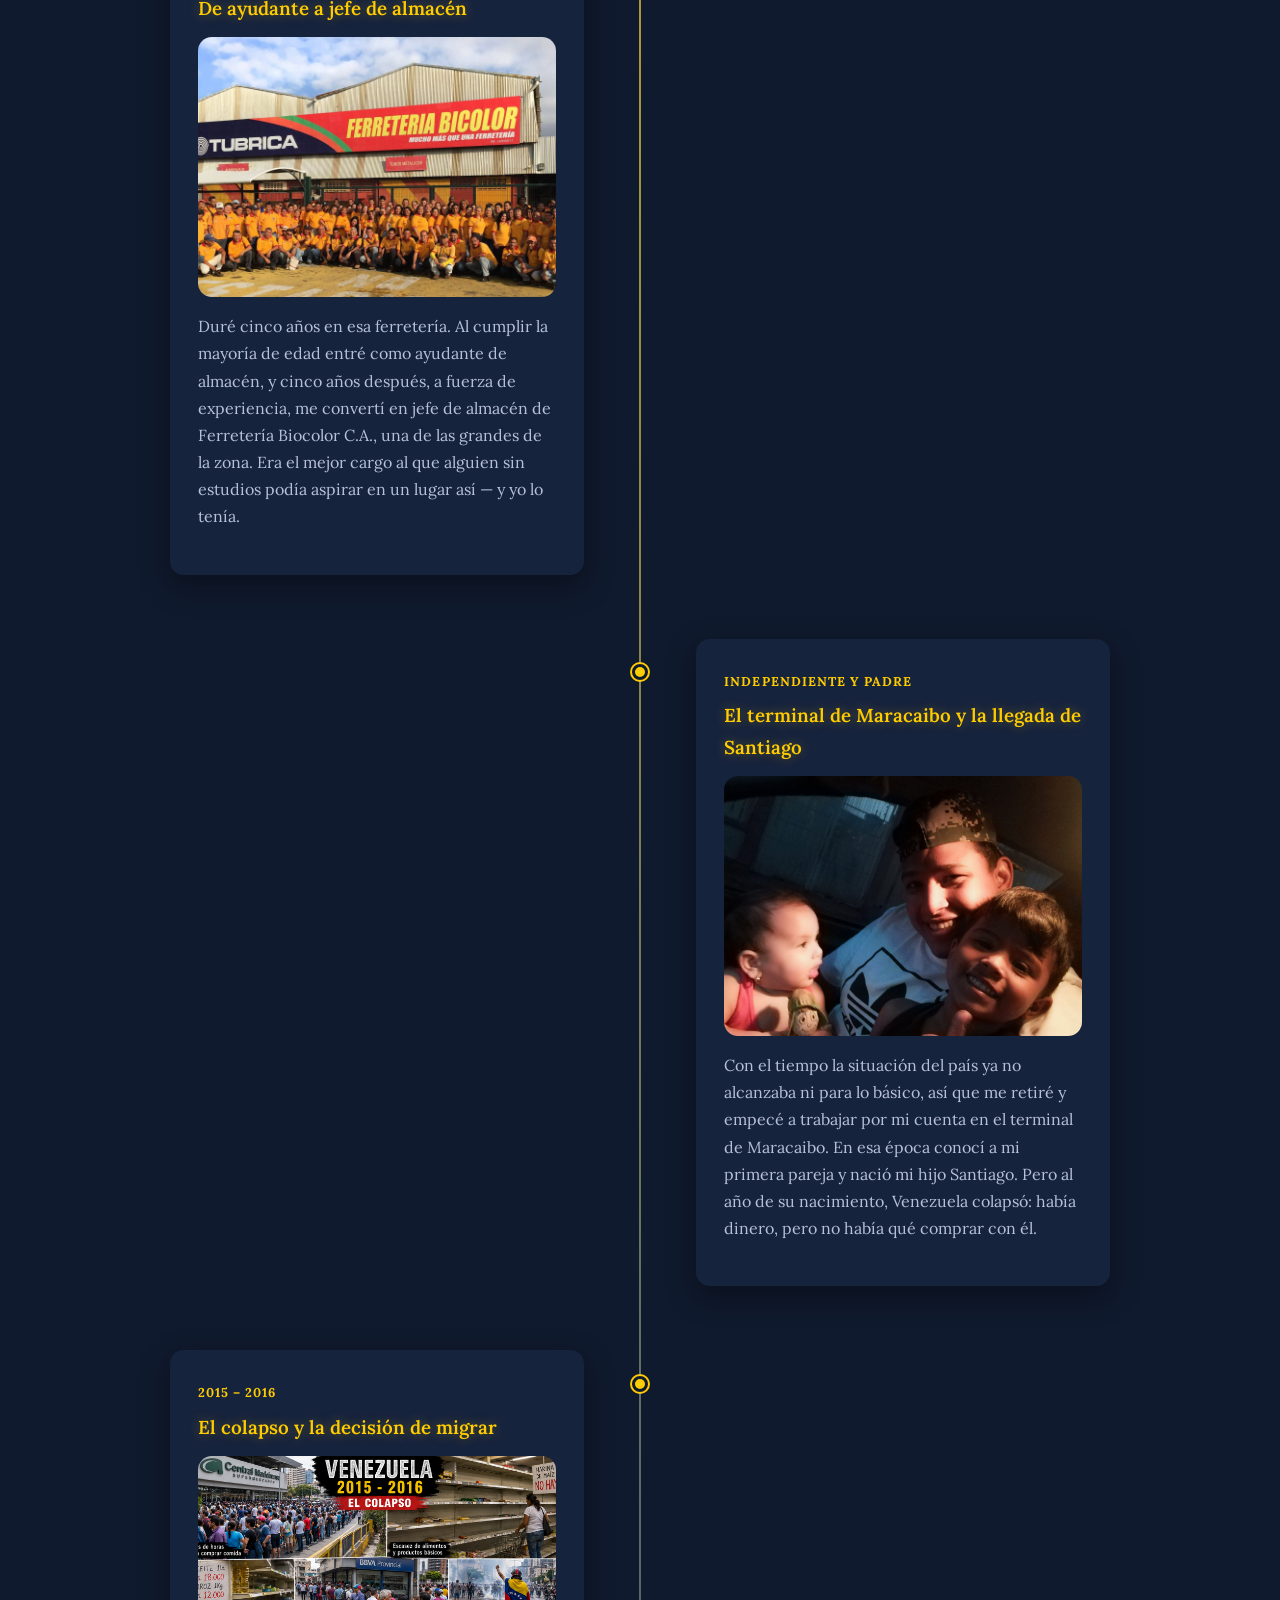
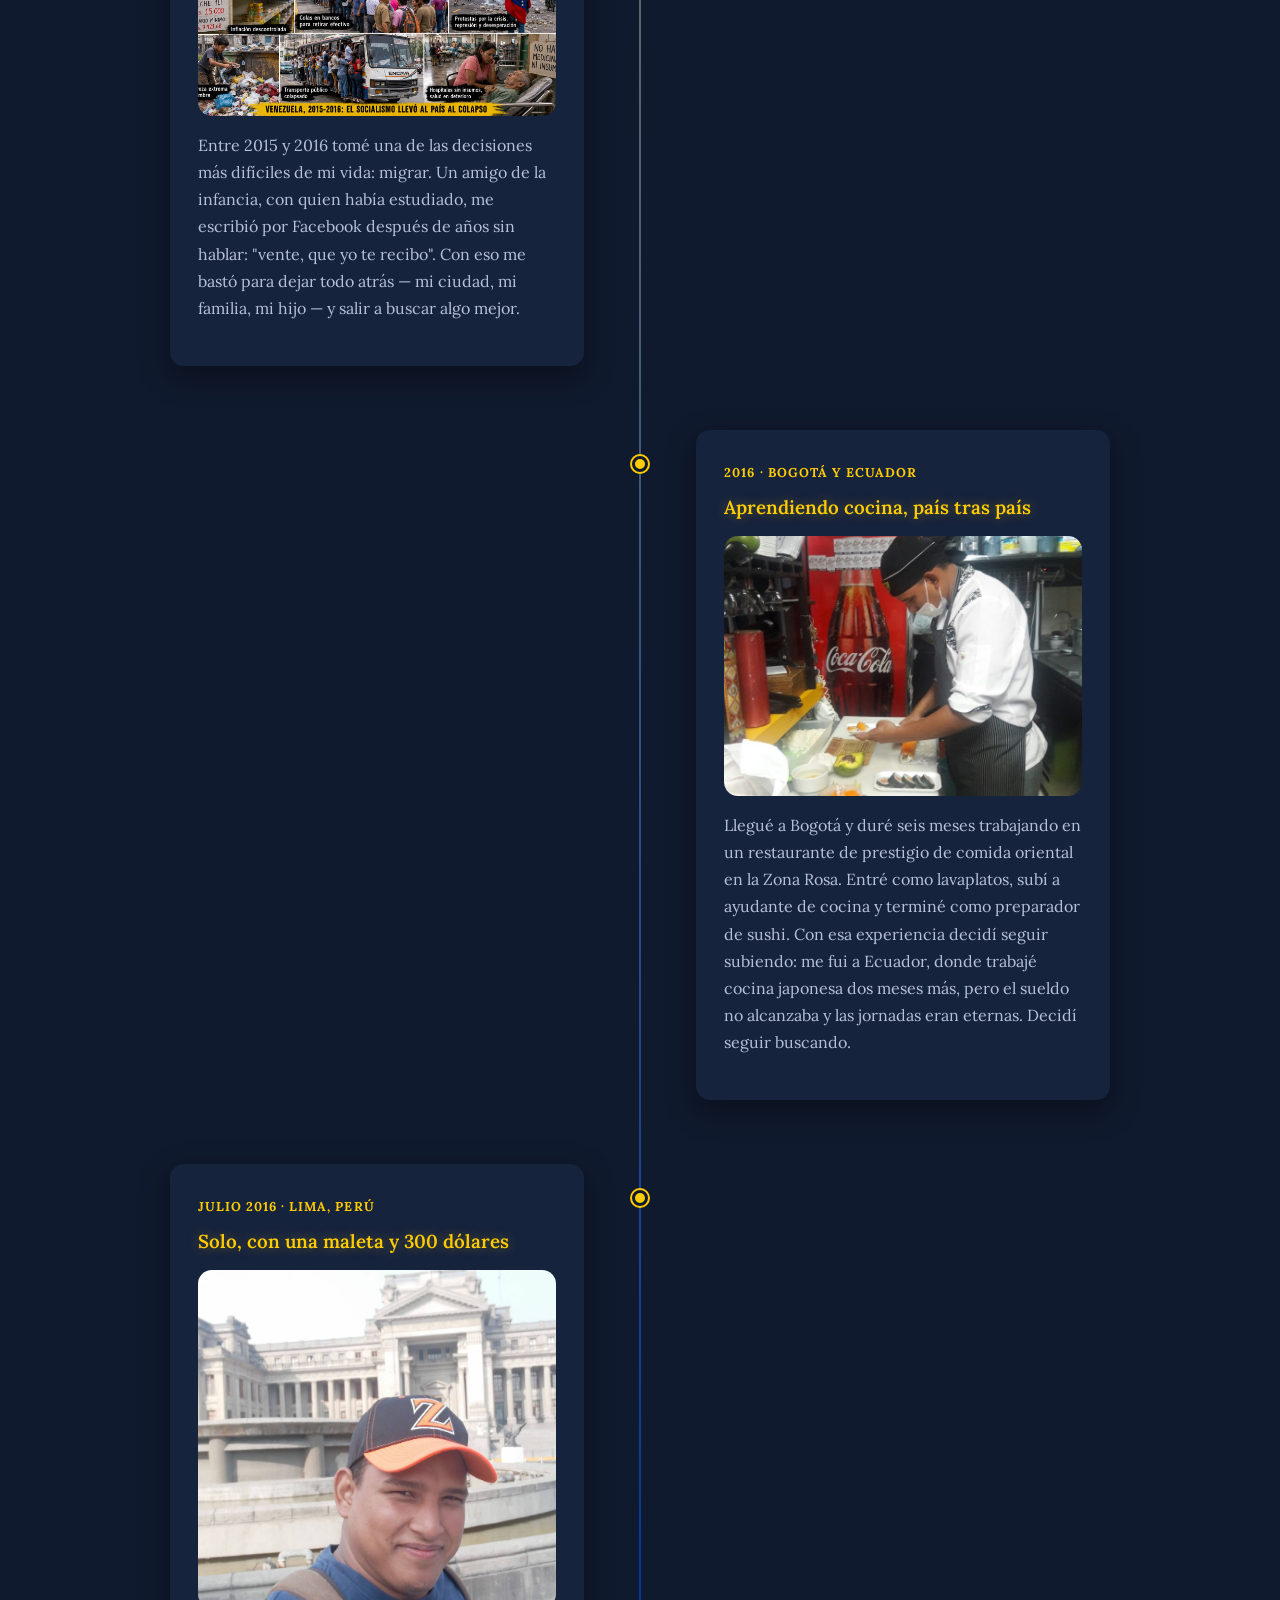
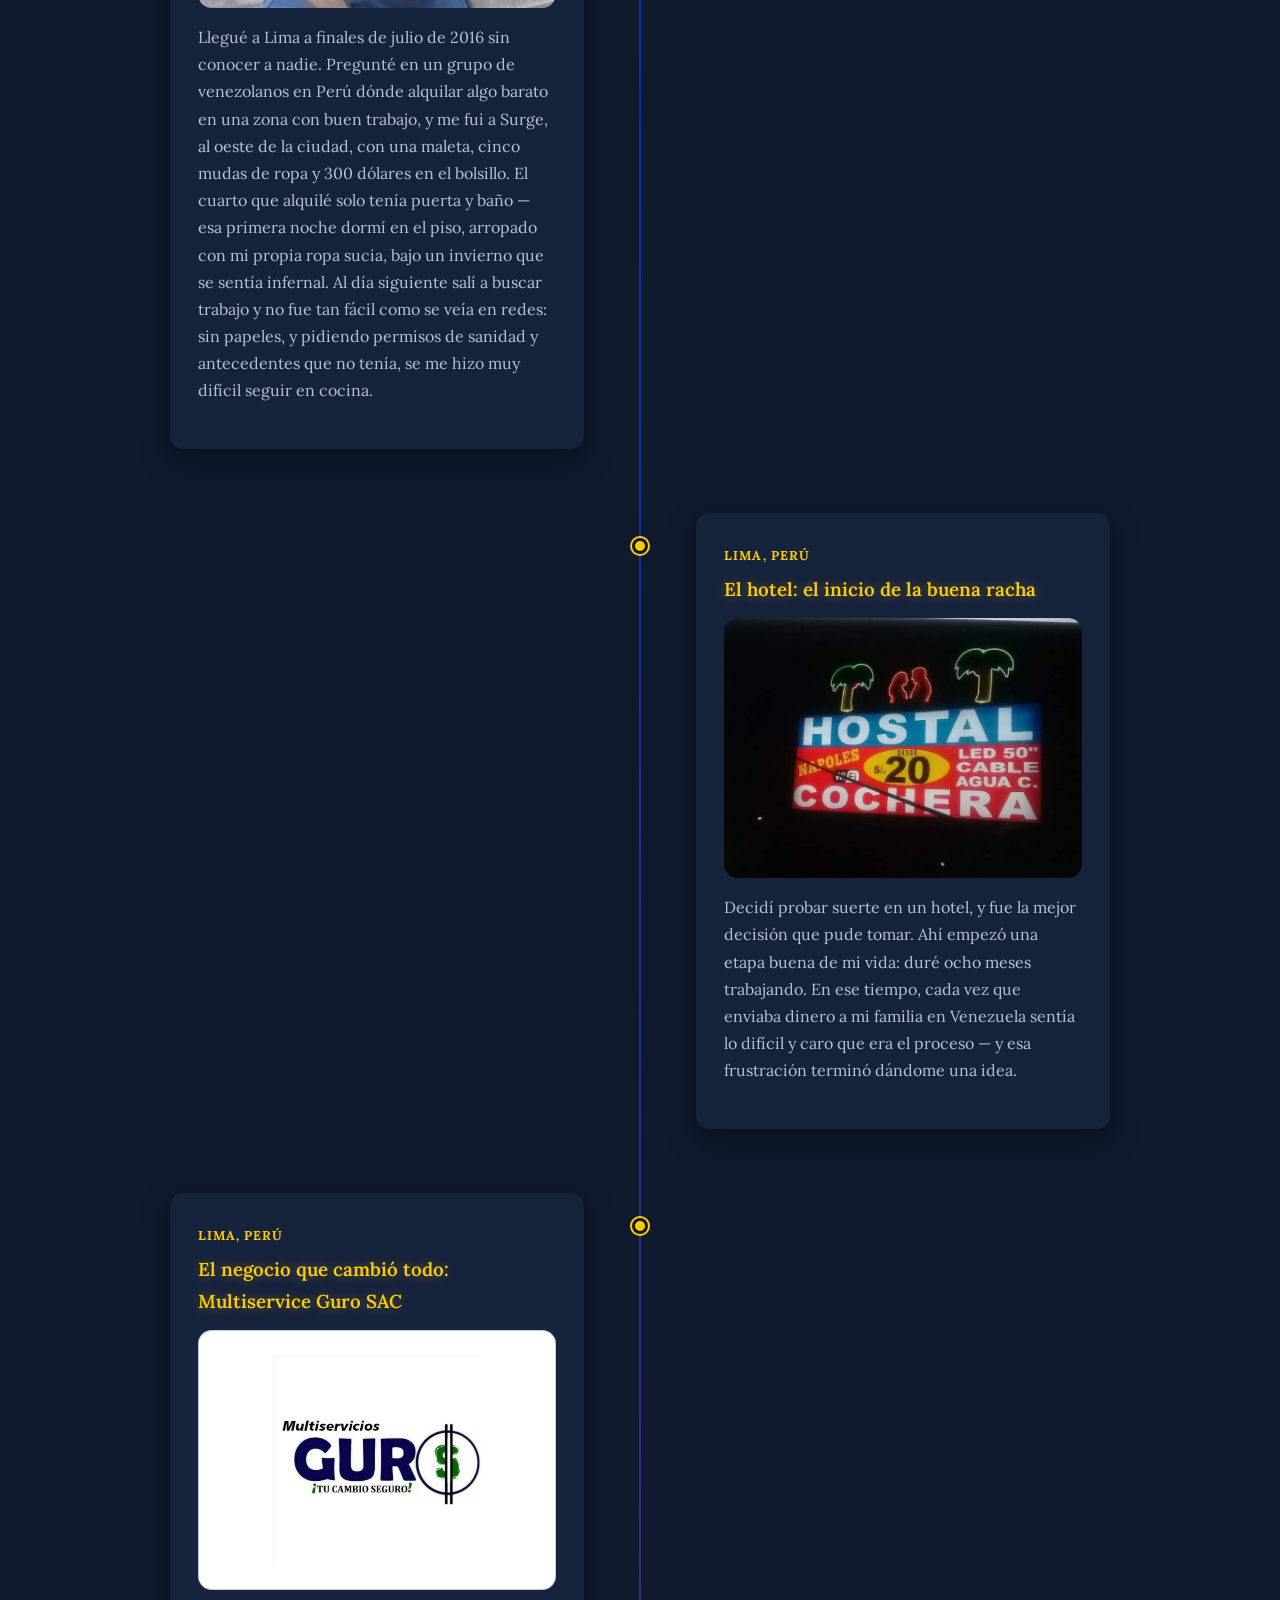
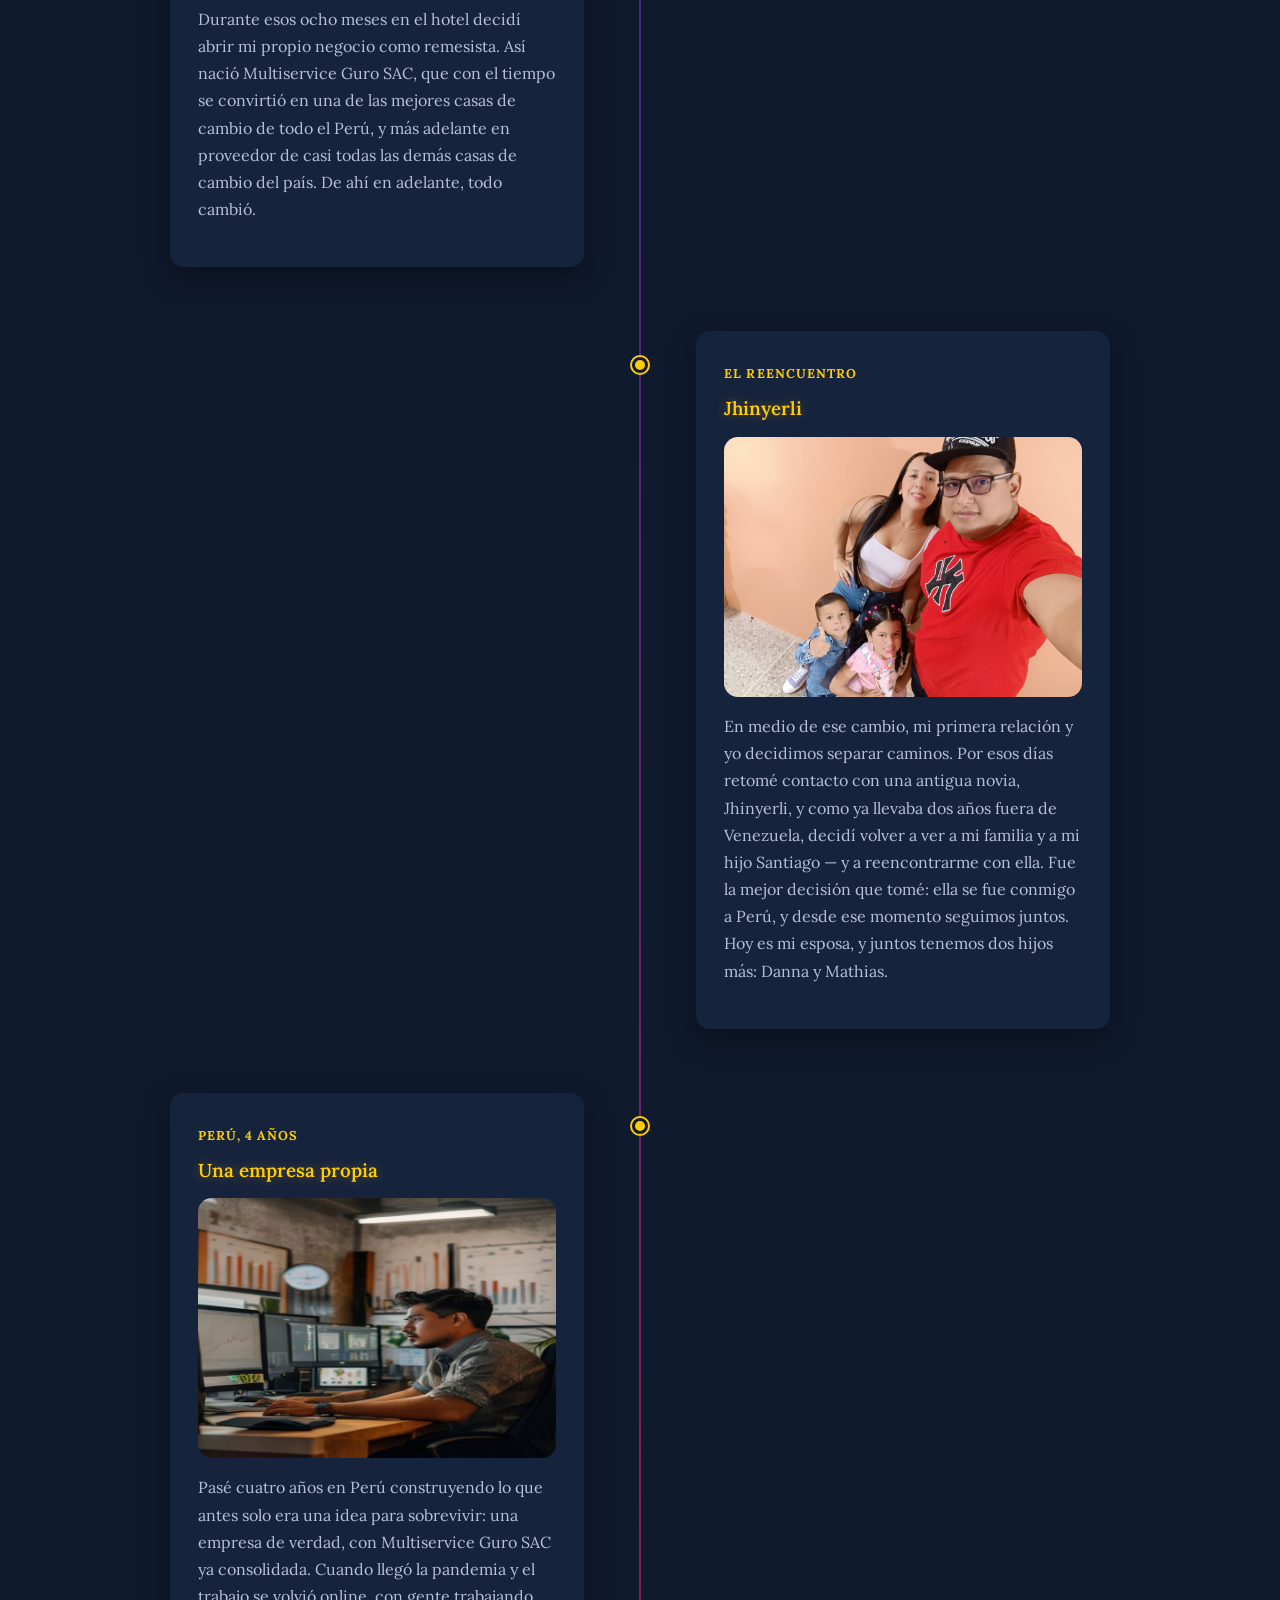
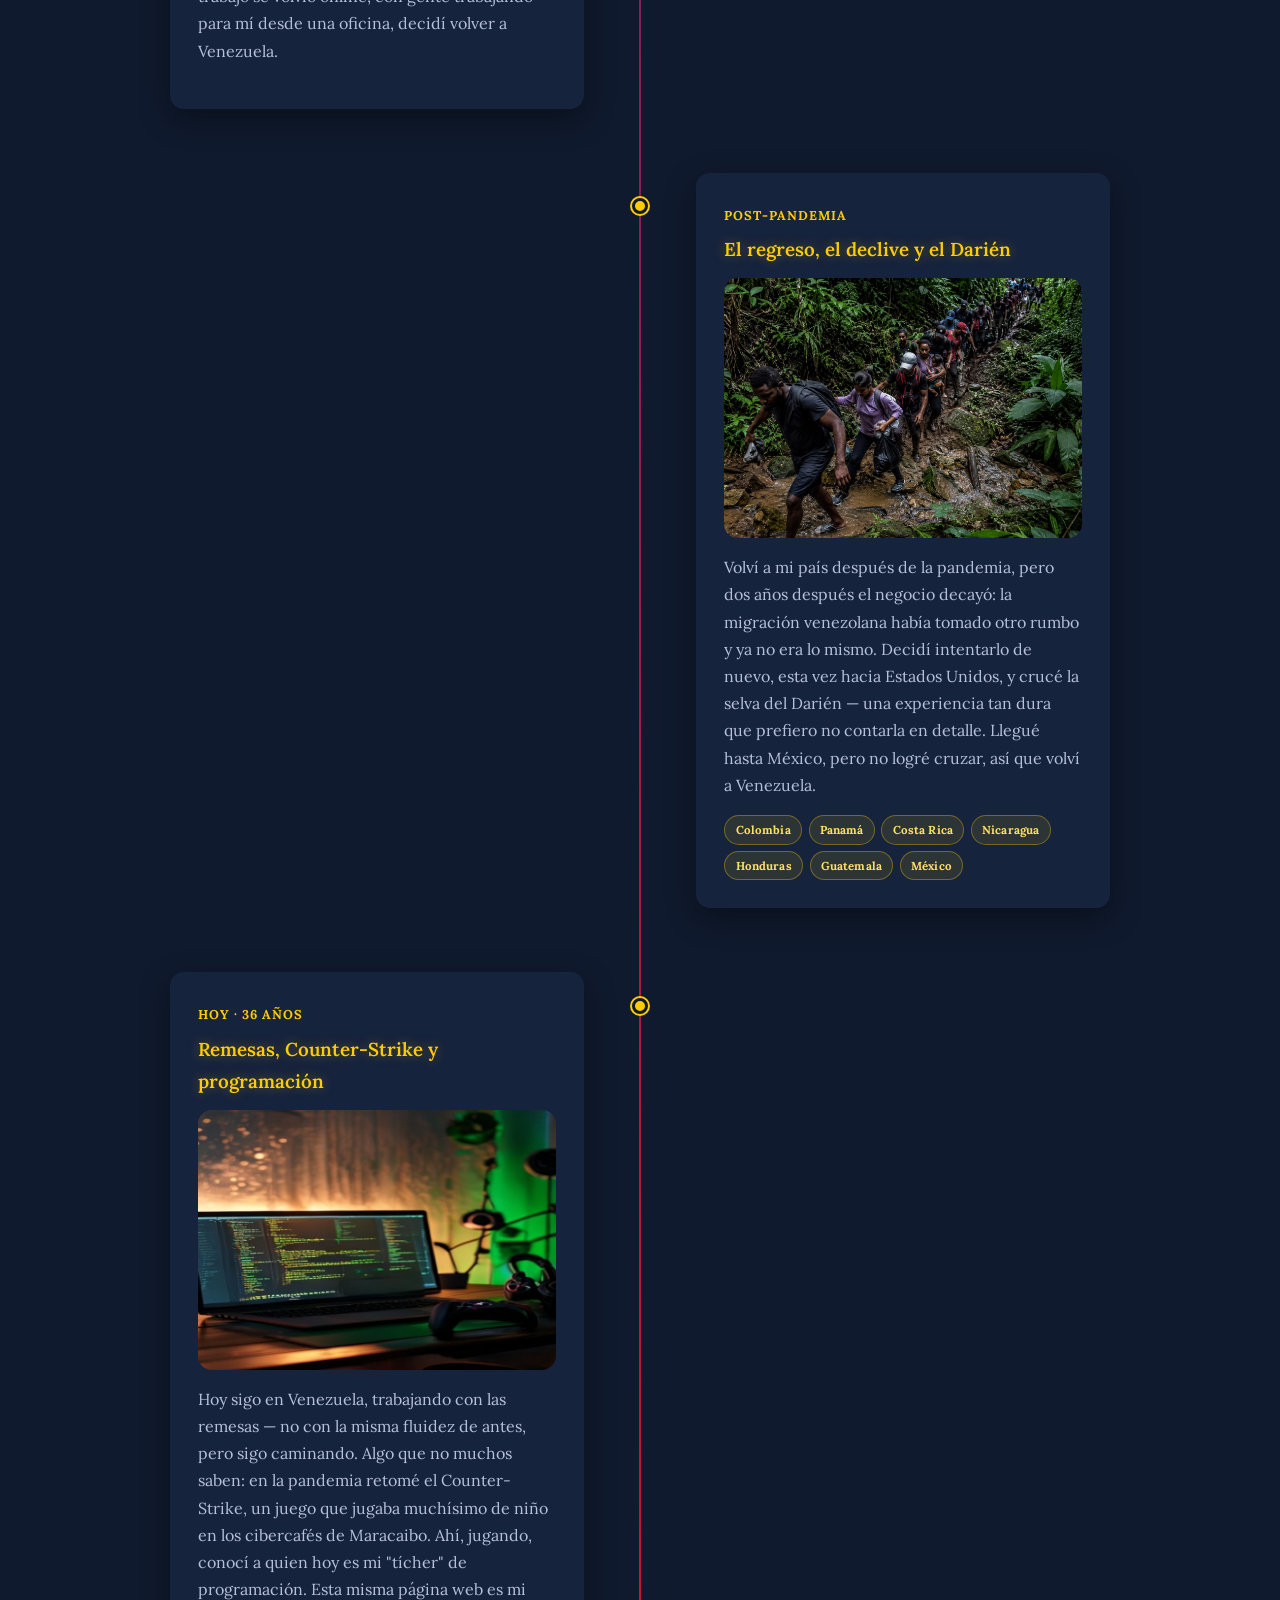
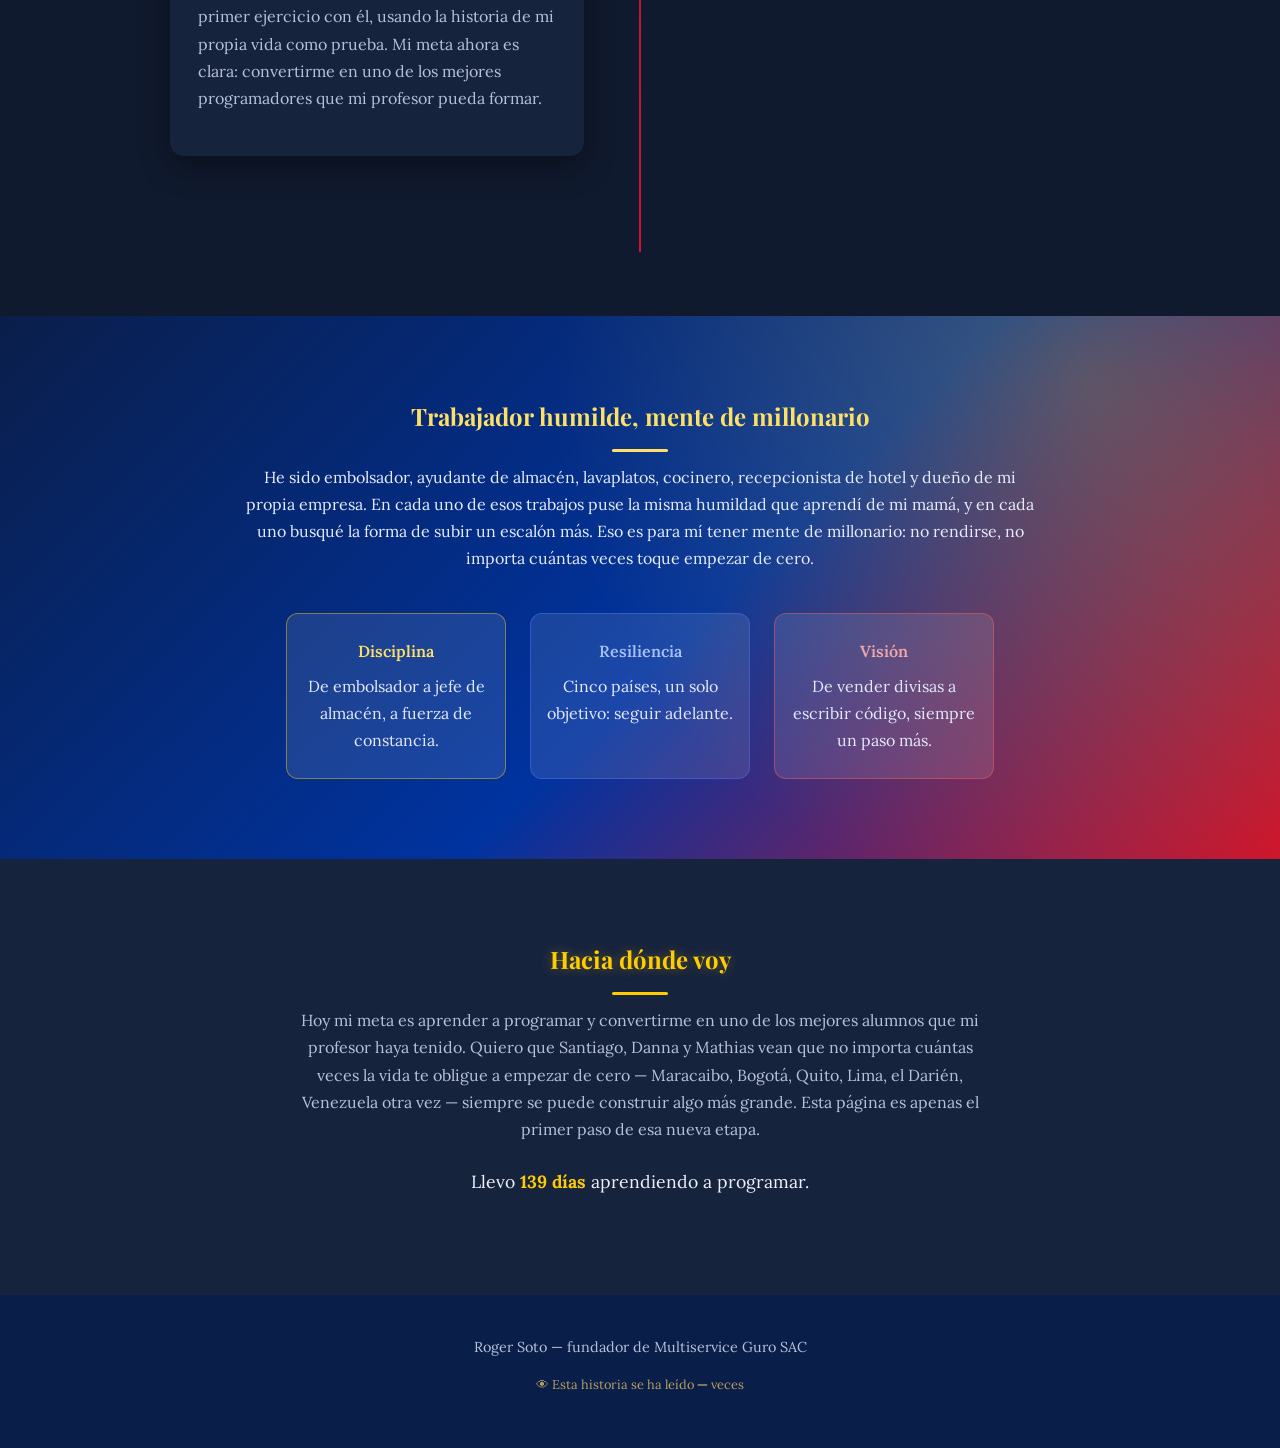
==== commit 8e6d950b: "Mueve el botón de acceso al panel de negocio al hero, debajo de "Ver mi historia"" ====
--- a/index.html
+++ b/index.html
@@ -69,6 +69,7 @@
     <p class="hero-tagline">Trabajador humilde. Mente de millonario.</p>
     <p class="hero-sub">Venezolano · Migrante · 36 años · De Maracaibo al mundo, y de vuelta</p>
     <a href="#timeline" class="btn-scroll">Ver mi historia ↓</a>
+    <a href="panel.html" class="btn-panel">Acceso al panel de negocio →</a>
   </div>
   <span class="scroll-cue" aria-hidden="true">↓</span>
 </header>
@@ -398,7 +399,6 @@
 <footer class="footer">
   <p>Roger Soto — fundador de Multiservice Guro SAC</p>
   <p class="contador-visitas">👁 Esta historia se ha leído <strong id="contador-visitas">–</strong> veces</p>
-  <a href="panel.html" class="btn-panel">Acceso al panel de negocio →</a>
 </footer>
 
 <script src="script.js"></script>
--- a/style.css
+++ b/style.css
@@ -712,8 +712,9 @@
 }
 
 .btn-panel {
-  display: inline-block;
-  margin-top: 1.5rem;
+  display: block;
+  width: fit-content;
+  margin: 1rem auto 0;
   padding: 0.75rem 1.6rem;
   border: 1px solid var(--dorado);
   border-radius: 999px;
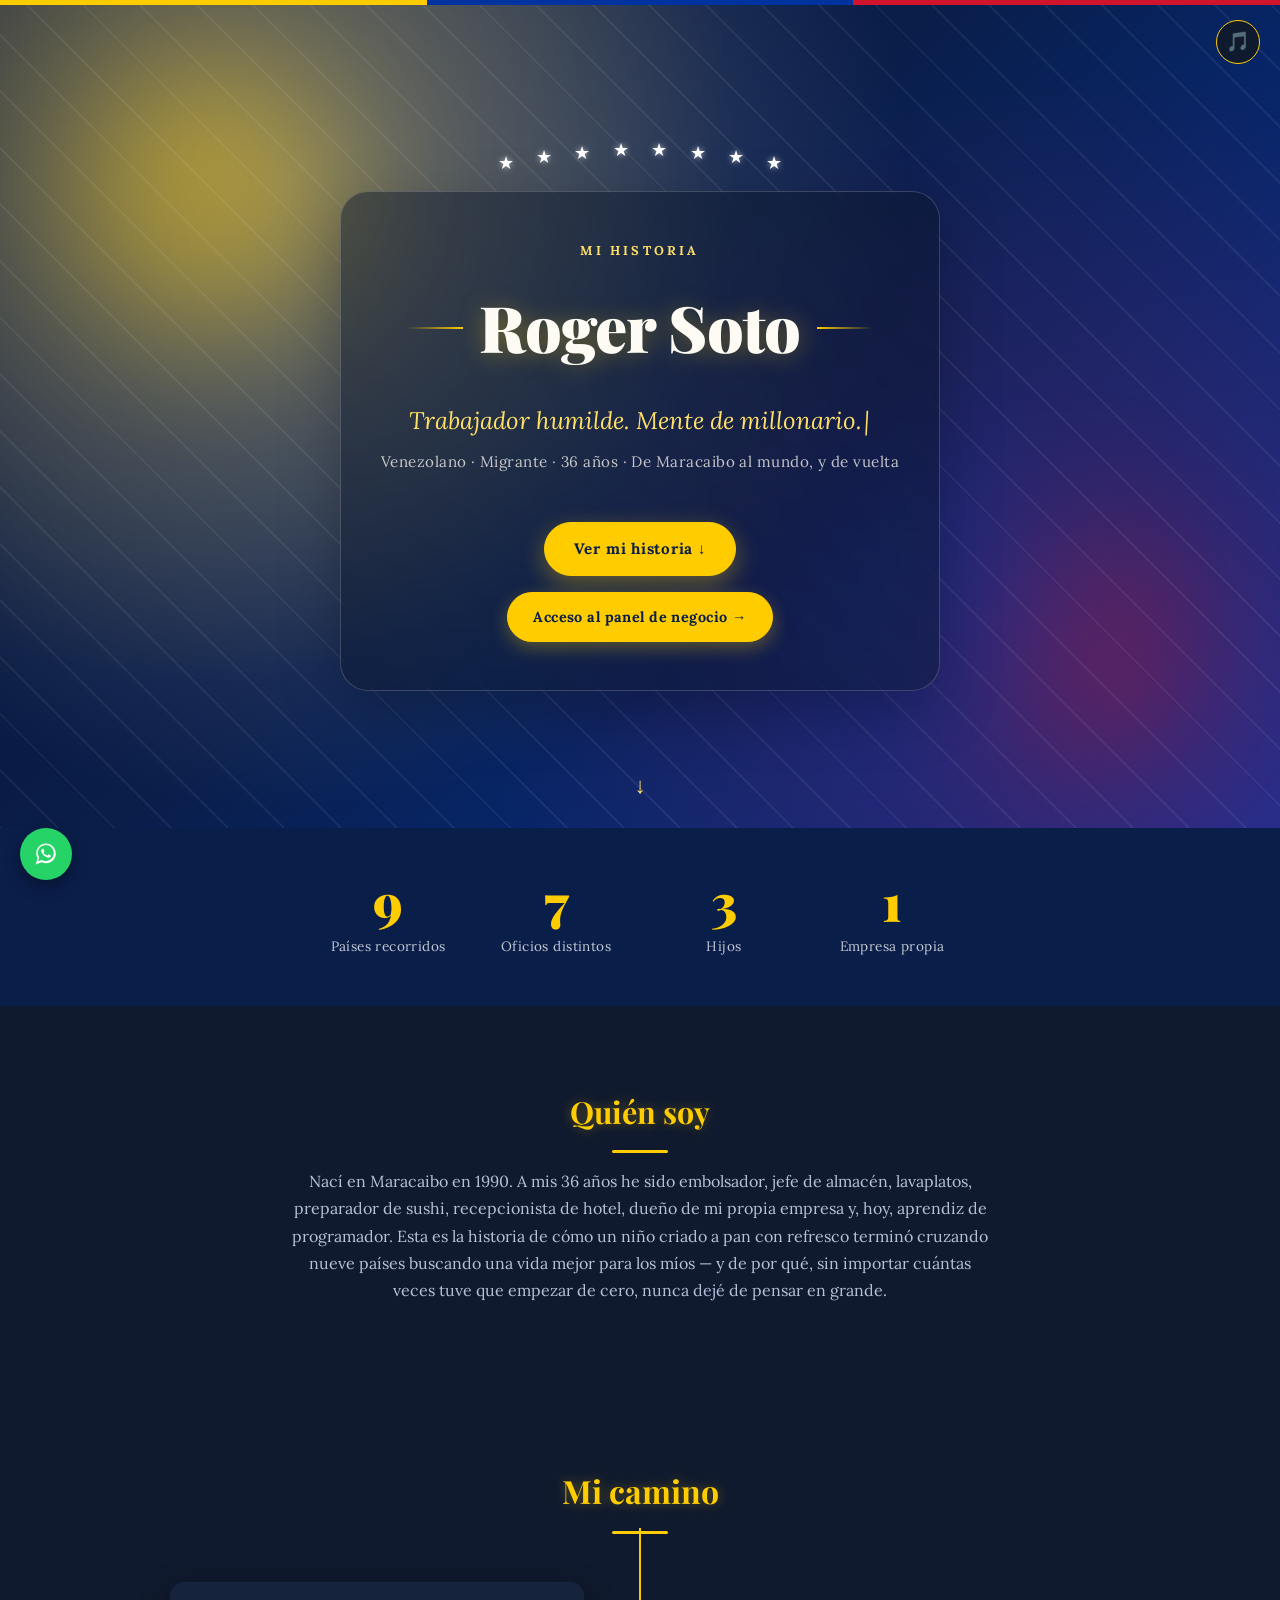
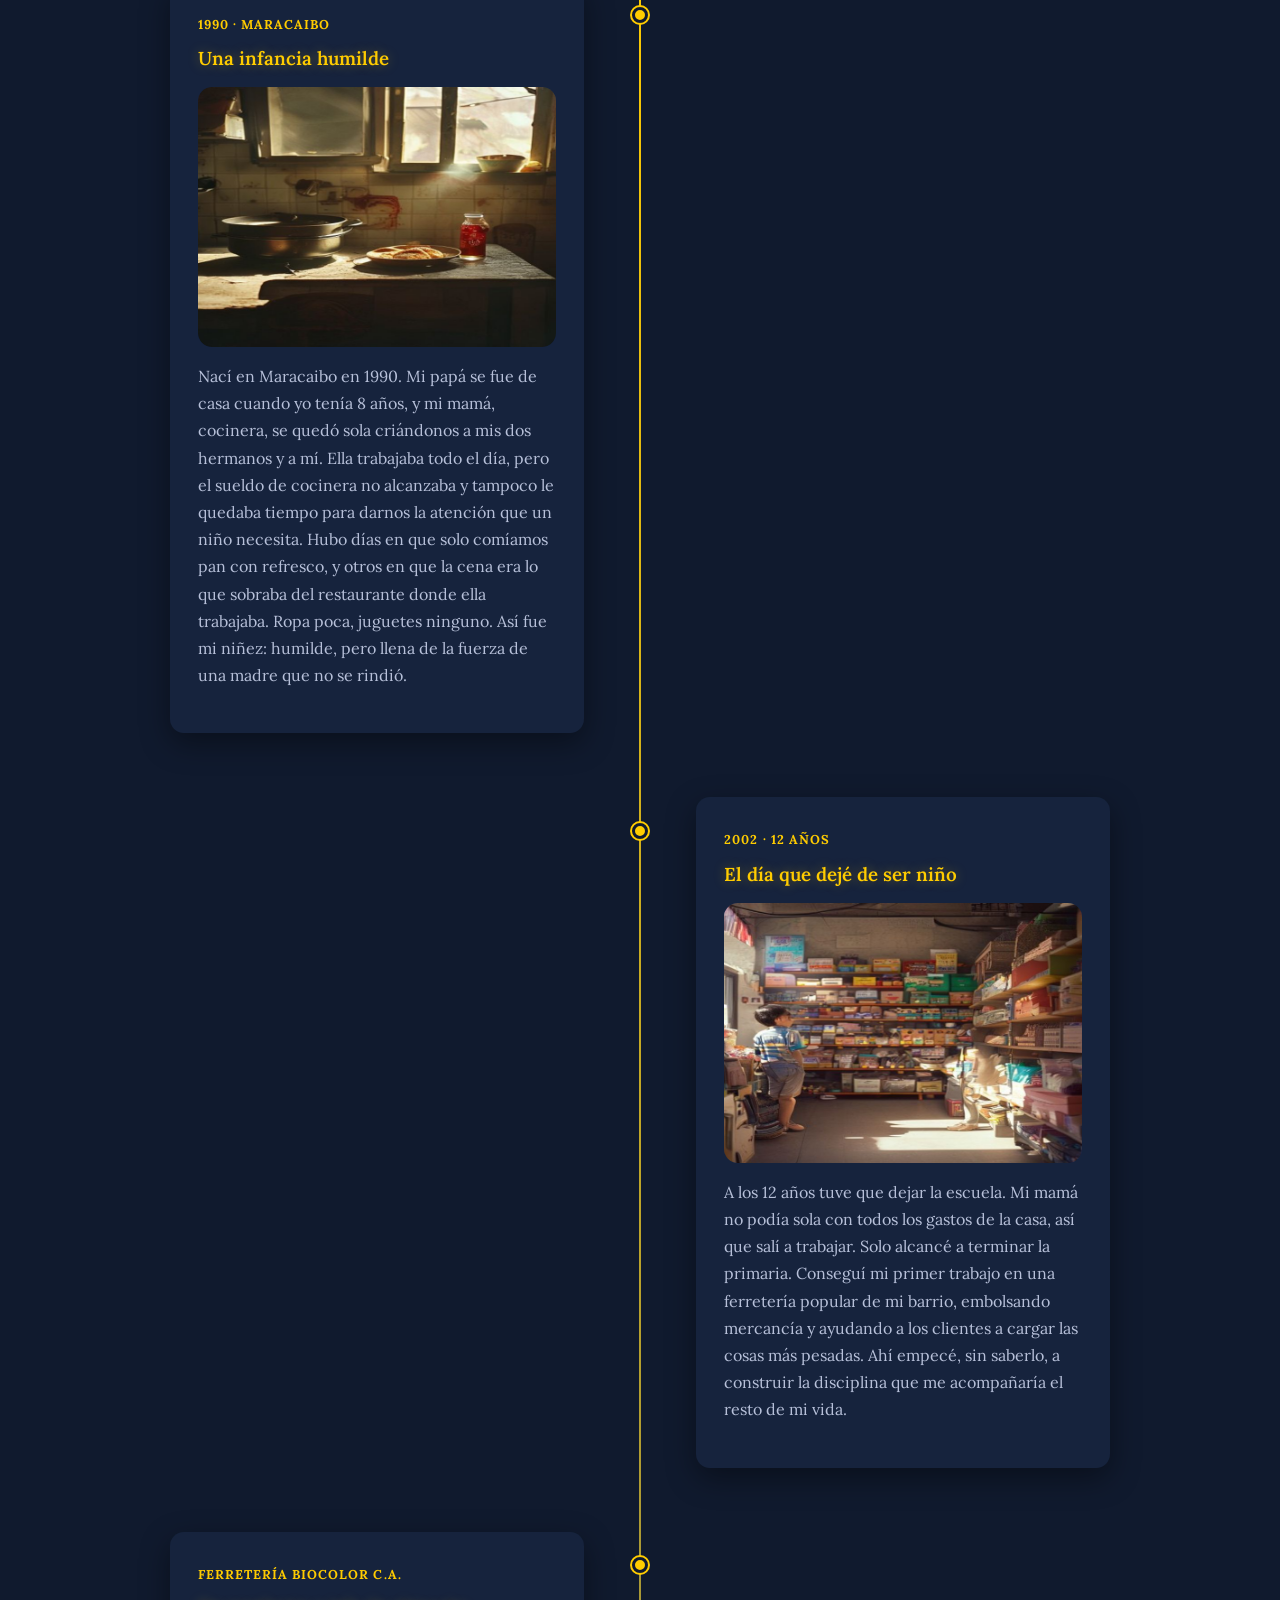
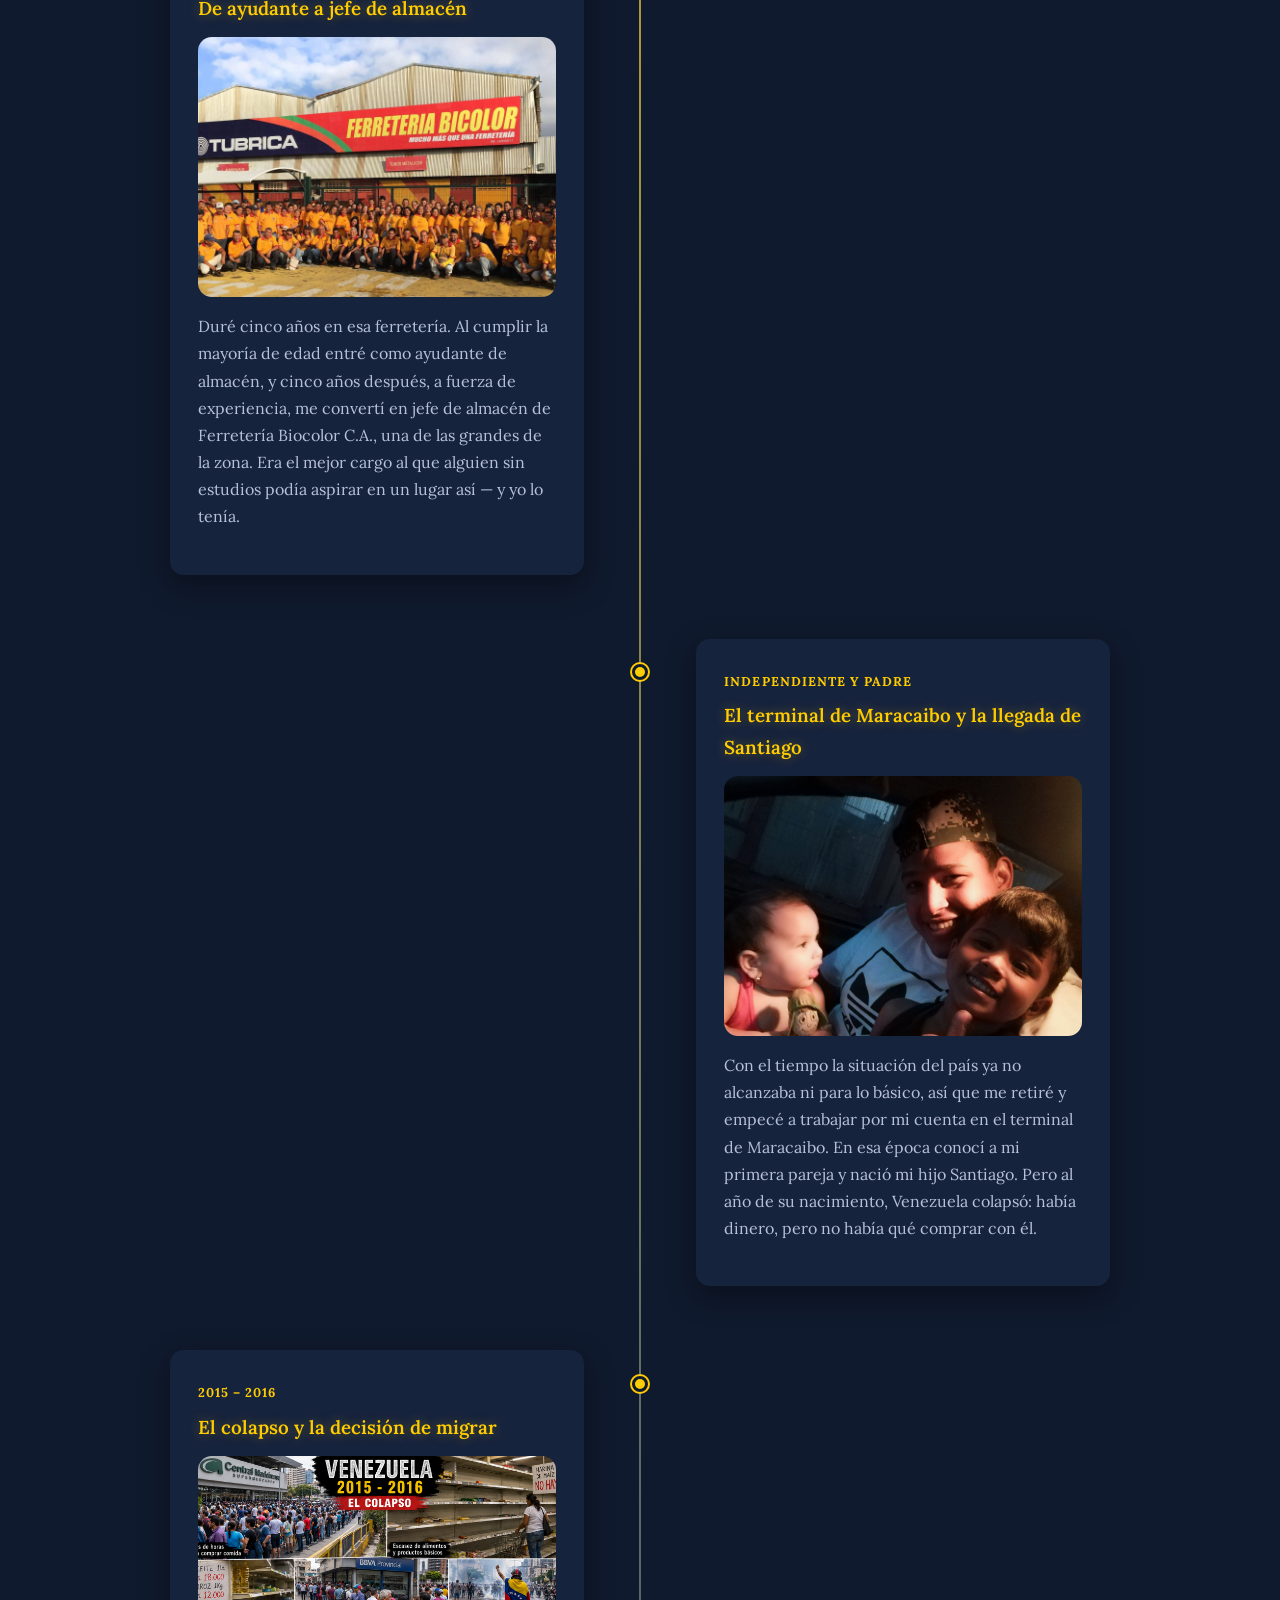
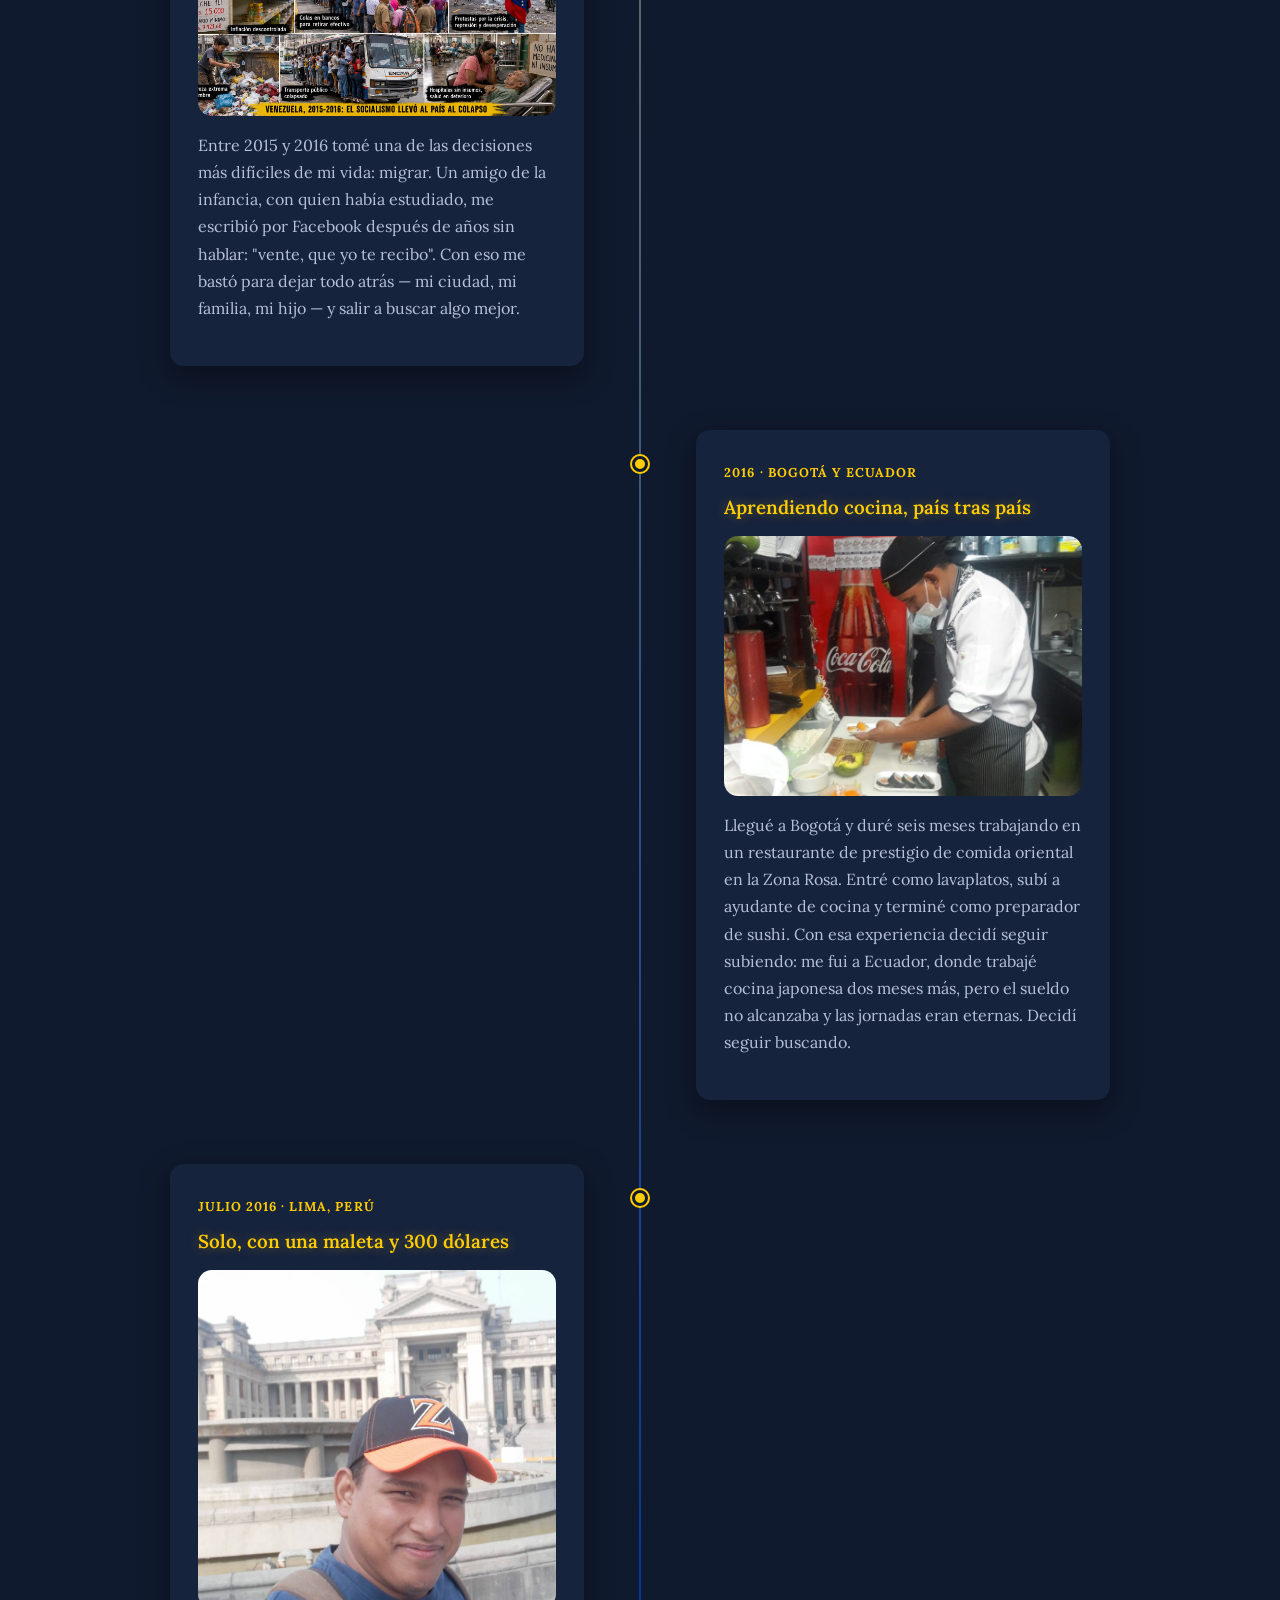
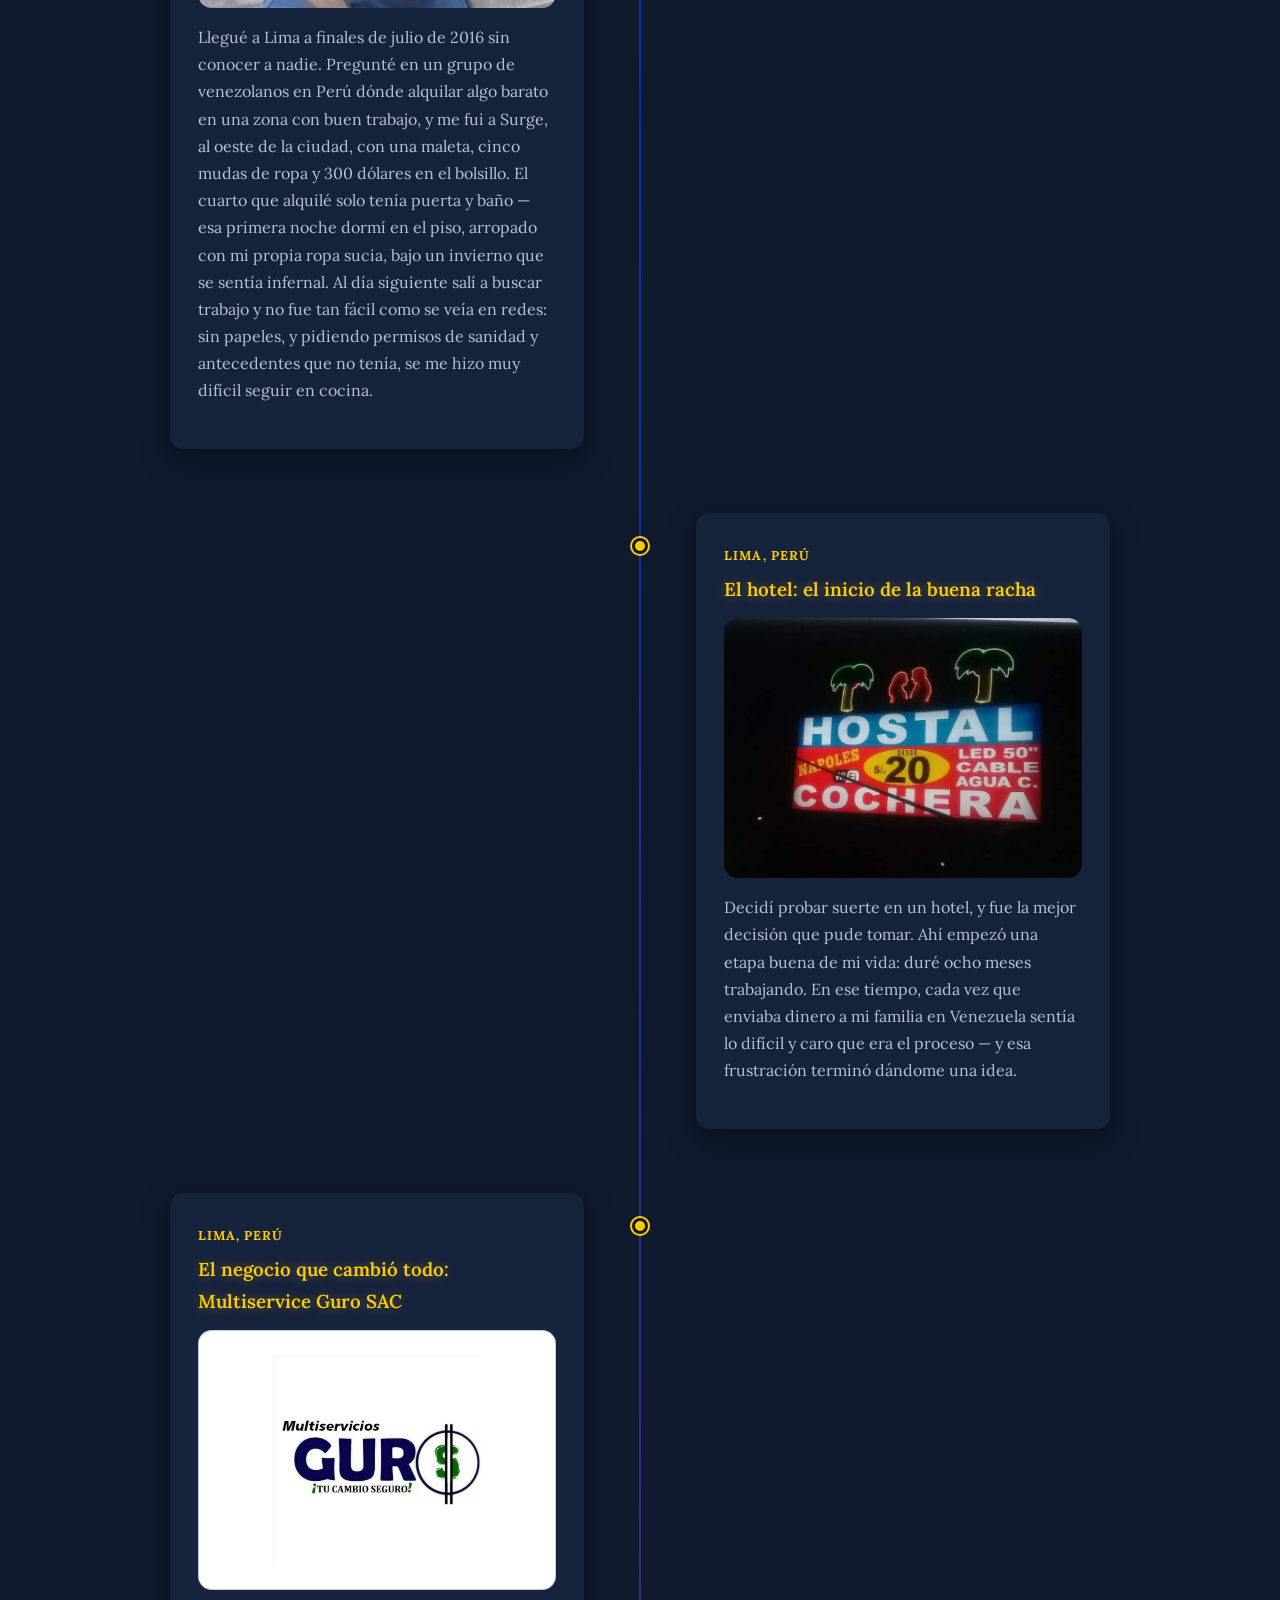
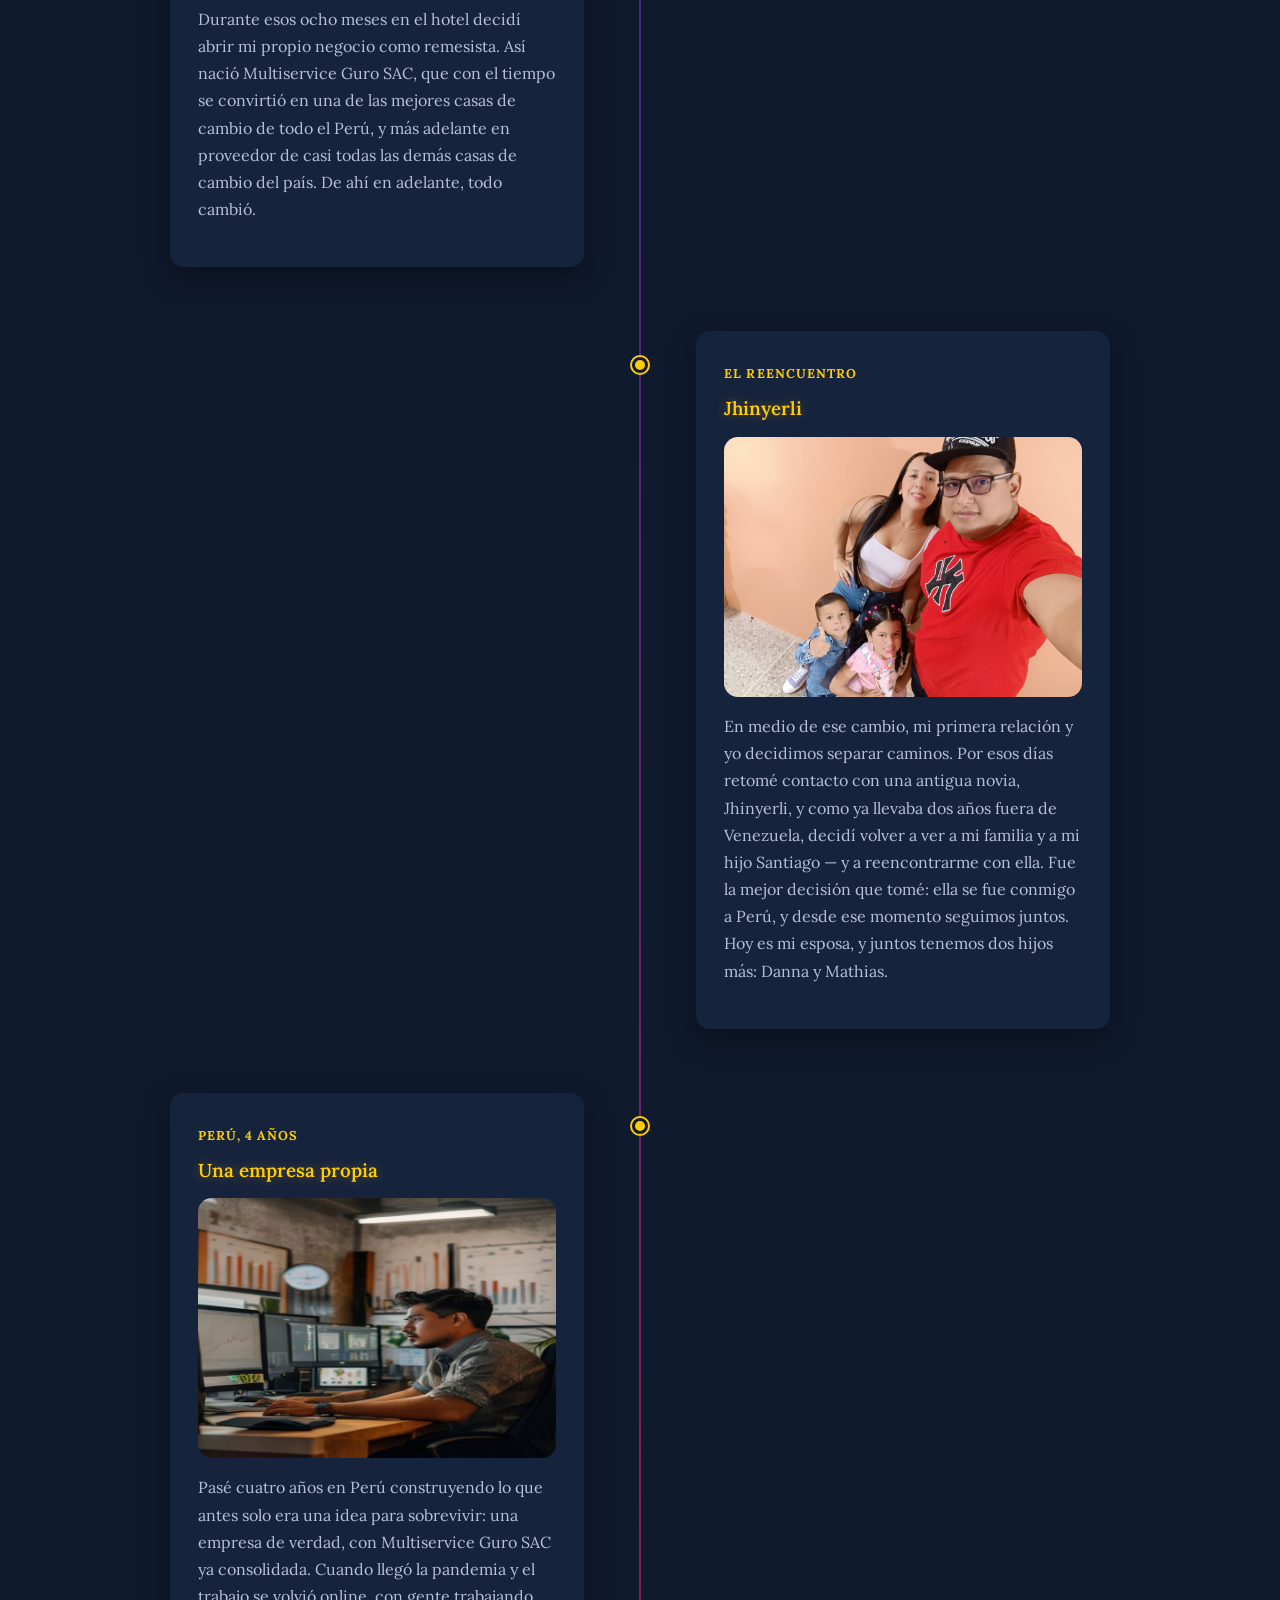
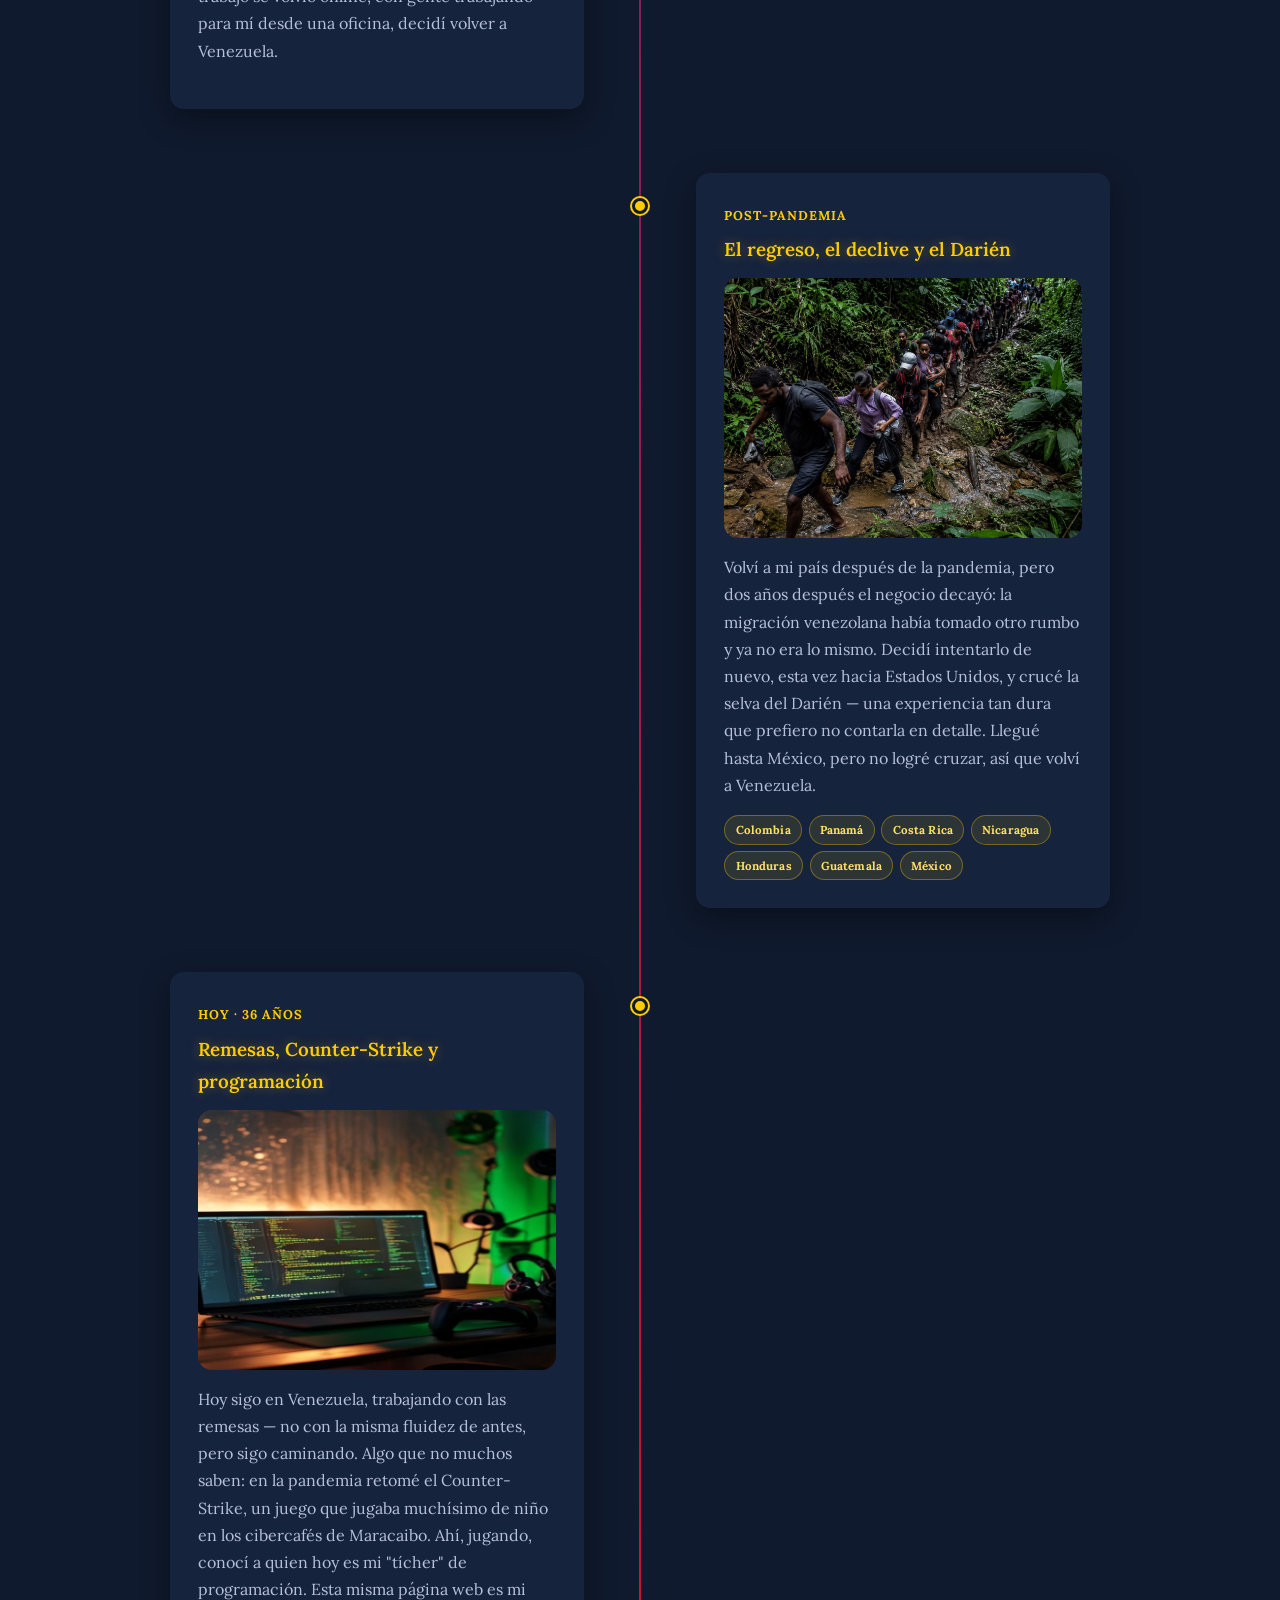
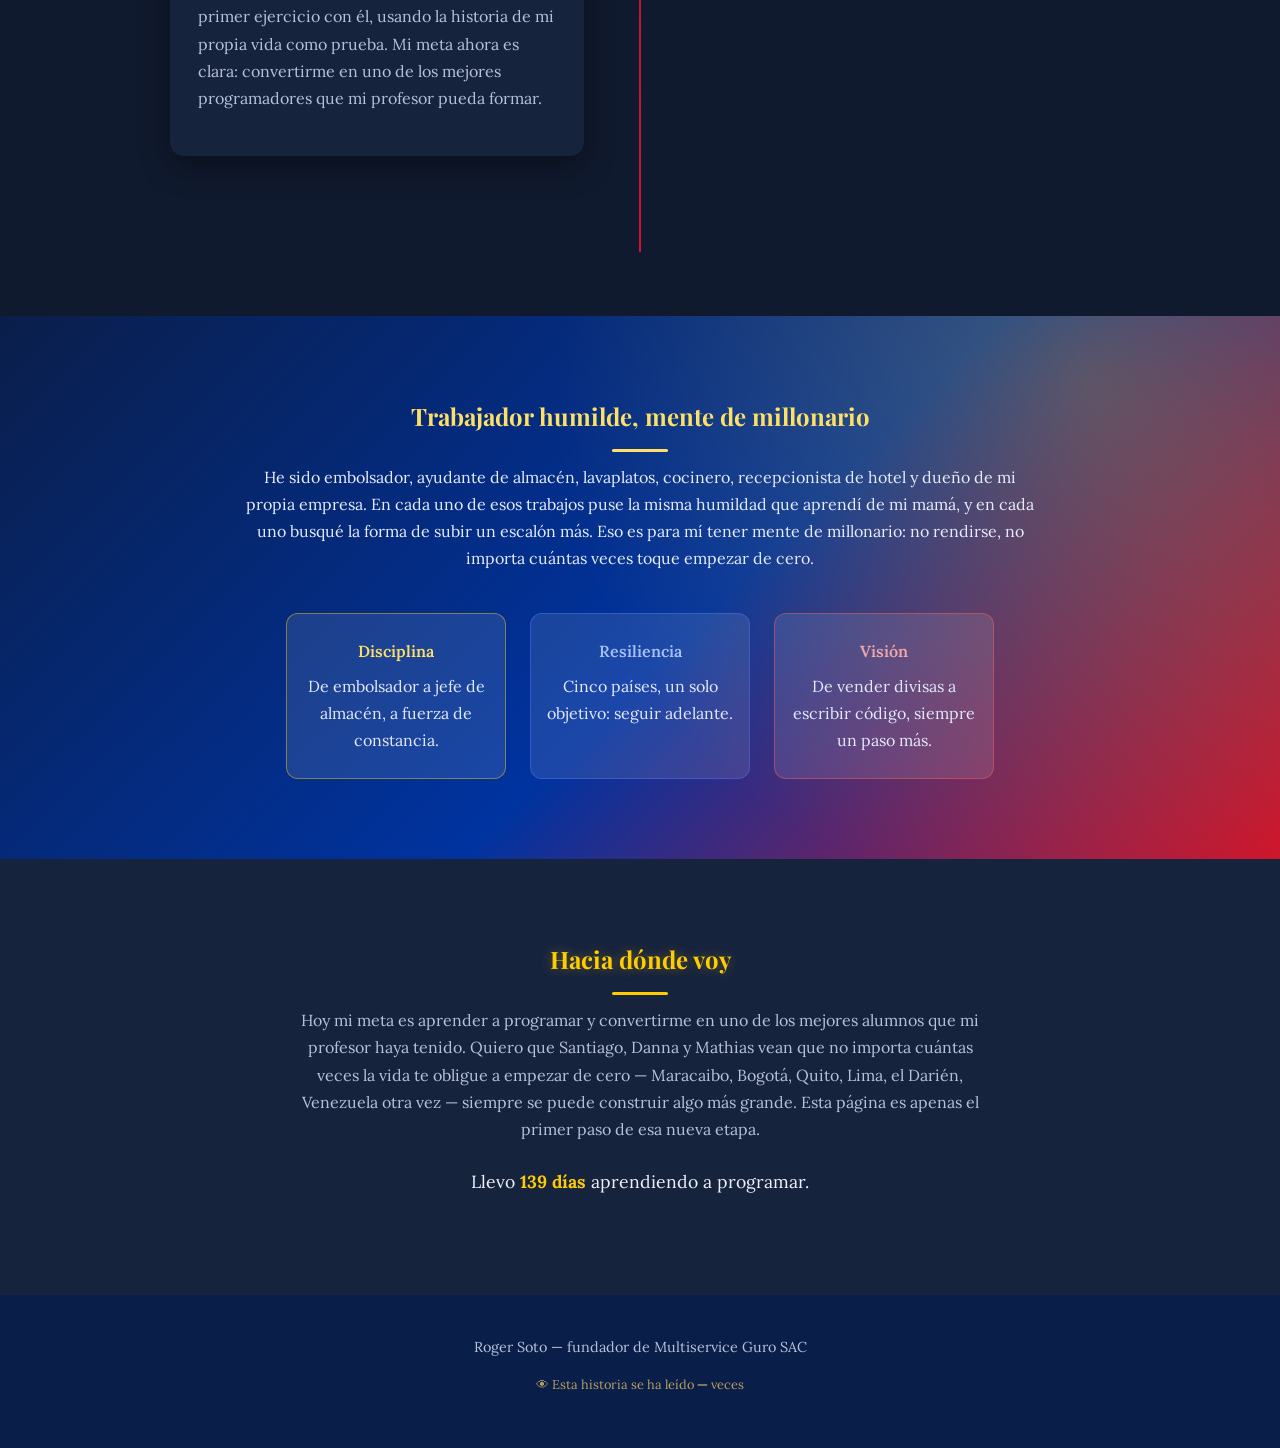
==== commit 576d348e: "Agrega boton flotante de WhatsApp en la pagina principal para contacto de remesas" ====
--- a/index.html
+++ b/index.html
@@ -37,6 +37,10 @@
 <button id="musica-toggle" class="btn-musica" aria-label="Reproducir música de fondo" title="Música">🎵</button>
 <audio id="musica-fondo" src="audio/musica.mp3" loop preload="none"></audio>
 <button id="volver-arriba" class="btn-arriba" aria-label="Volver arriba" title="Volver arriba">↑</button>
+
+<a href="https://wa.me/51926220785?text=Hola%2C%20quiero%20enviar%20una%20remesa%20contigo" class="btn-whatsapp" target="_blank" rel="noopener" aria-label="Escríbeme por WhatsApp" title="Escríbeme por WhatsApp">
+  <svg viewBox="0 0 32 32" width="26" height="26" fill="currentColor"><path d="M16.02 3C9.4 3 4 8.4 4 15.02c0 2.35.65 4.55 1.78 6.43L3 29l7.73-2.7a11.98 11.98 0 0 0 5.29 1.23h.01c6.62 0 12.02-5.4 12.02-12.02C28.05 8.4 22.65 3 16.02 3zm0 21.8h-.01a9.7 9.7 0 0 1-4.94-1.35l-.35-.21-4.59 1.6 1.63-4.47-.23-.36a9.7 9.7 0 0 1-1.5-5.19c0-5.4 4.4-9.79 9.8-9.79 2.62 0 5.08 1.02 6.93 2.87a9.72 9.72 0 0 1 2.87 6.92c0 5.4-4.4 9.79-9.8 9.79zm5.37-7.34c-.29-.15-1.73-.86-2-.95-.27-.1-.46-.15-.66.14-.2.29-.76.95-.93 1.15-.17.19-.34.22-.63.07-.29-.15-1.24-.46-2.36-1.46-.87-.78-1.46-1.74-1.63-2.03-.17-.29-.02-.45.13-.6.13-.13.29-.34.44-.51.15-.17.19-.29.29-.48.1-.19.05-.36-.02-.51-.07-.15-.66-1.59-.9-2.18-.24-.57-.48-.5-.66-.5-.17 0-.36-.02-.56-.02s-.51.07-.78.36c-.27.29-1.02 1-1.02 2.44s1.05 2.83 1.19 3.03c.15.19 2.06 3.15 5 4.42.7.3 1.24.48 1.67.61.7.22 1.34.19 1.84.12.56-.08 1.73-.71 1.97-1.39.24-.68.24-1.27.17-1.39-.07-.12-.26-.19-.55-.34z"/></svg>
+</a>
 
 <!--
   ============================================================
--- a/style.css
+++ b/style.css
@@ -811,6 +811,28 @@
   transition: opacity 0.3s ease, transform 0.3s ease;
 }
 
+.btn-whatsapp {
+  position: fixed;
+  bottom: 1.25rem;
+  left: 1.25rem;
+  z-index: 10;
+  width: 52px;
+  height: 52px;
+  border-radius: 50%;
+  background: #25D366;
+  color: #fff;
+  display: flex;
+  align-items: center;
+  justify-content: center;
+  box-shadow: 0 6px 16px rgba(0, 0, 0, 0.35);
+  transition: transform 0.2s ease, box-shadow 0.2s ease;
+}
+
+.btn-whatsapp:hover {
+  transform: scale(1.08);
+  box-shadow: 0 8px 20px rgba(0, 0, 0, 0.45);
+}
+
 .btn-arriba.visible {
   opacity: 1;
   pointer-events: auto;
